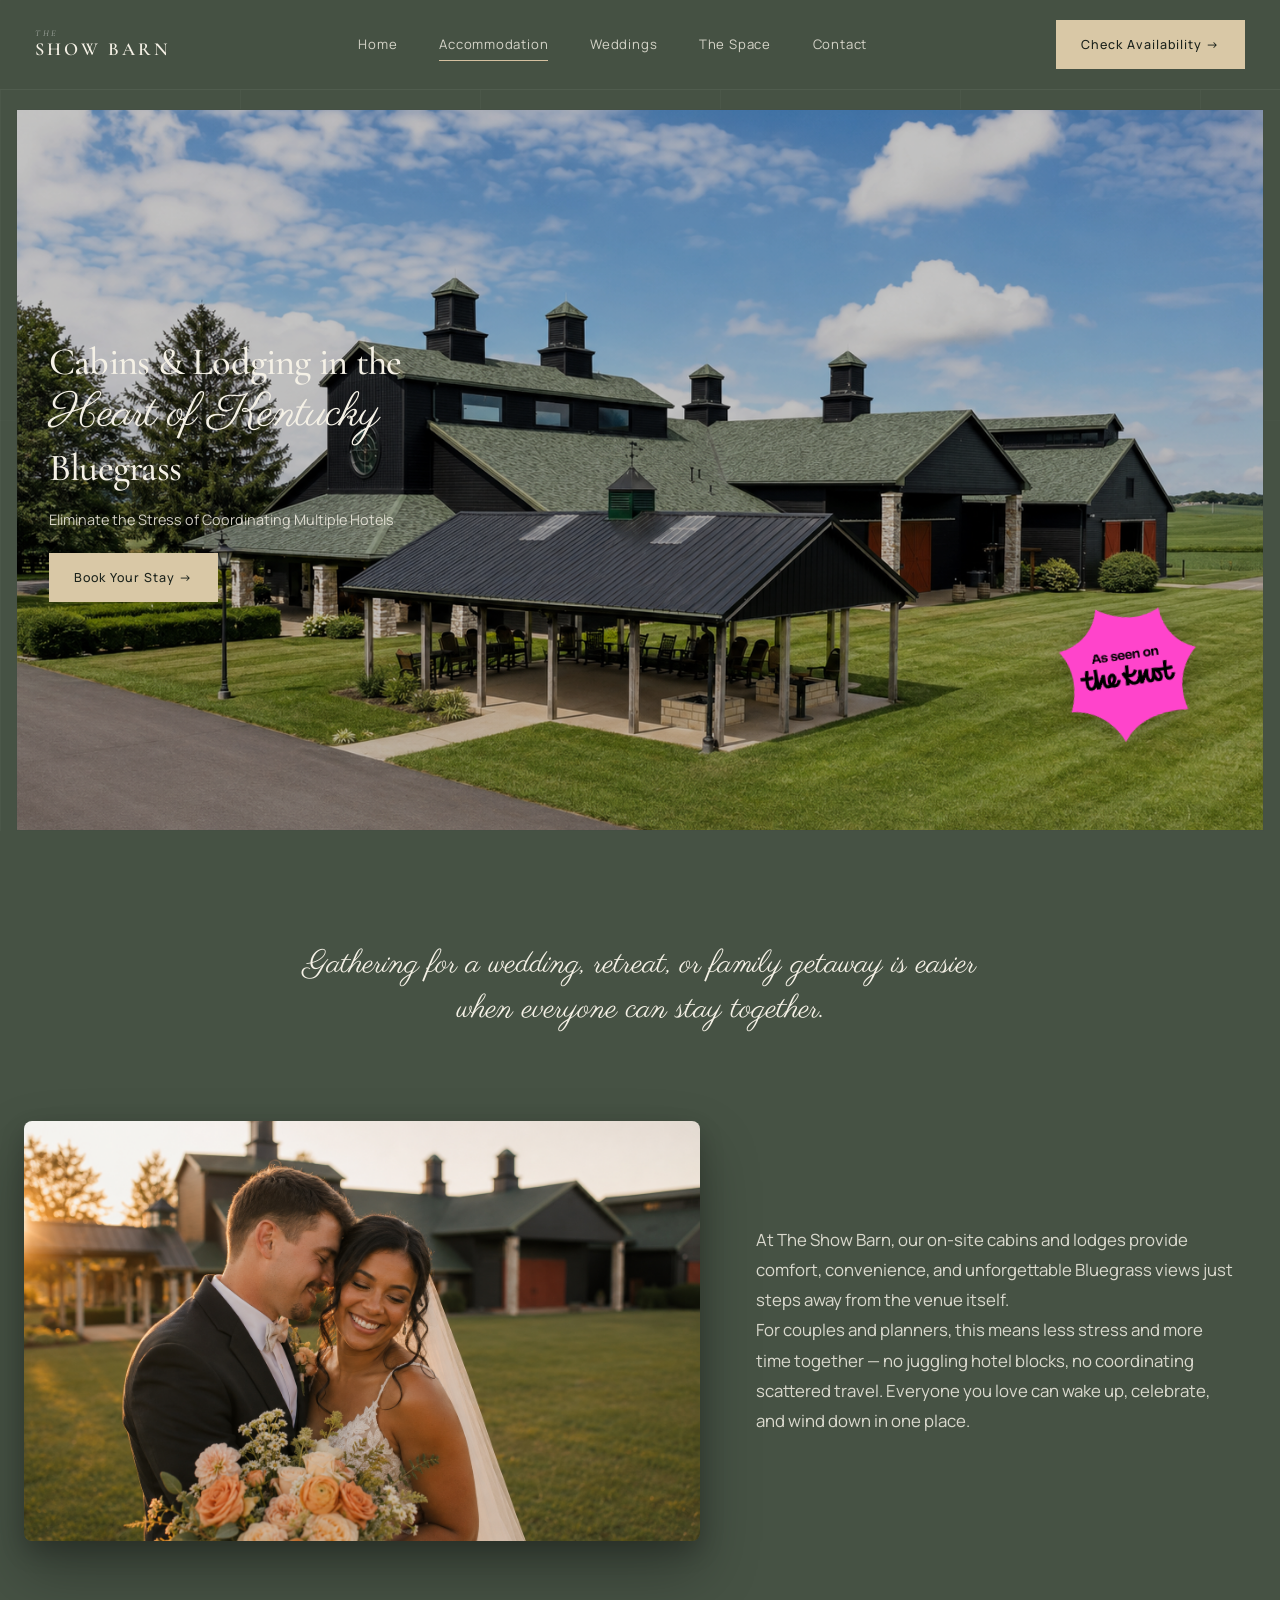
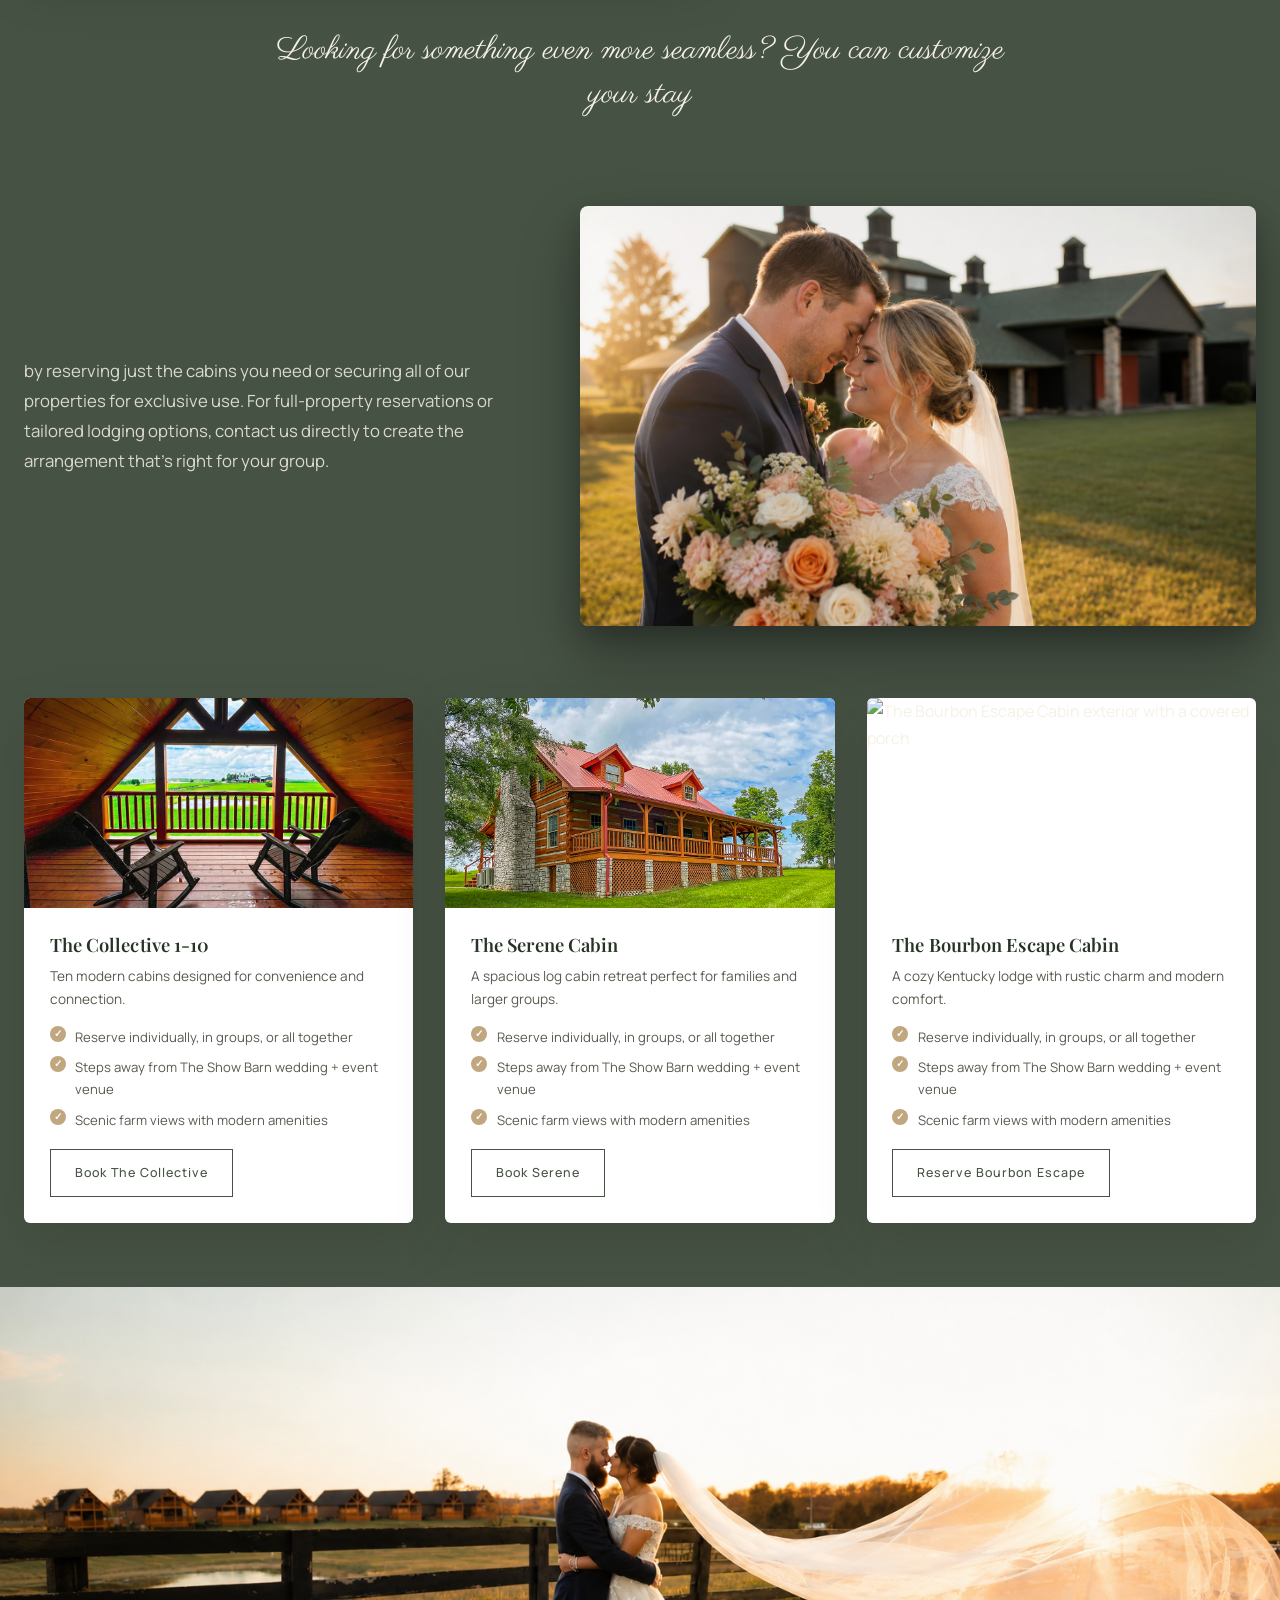
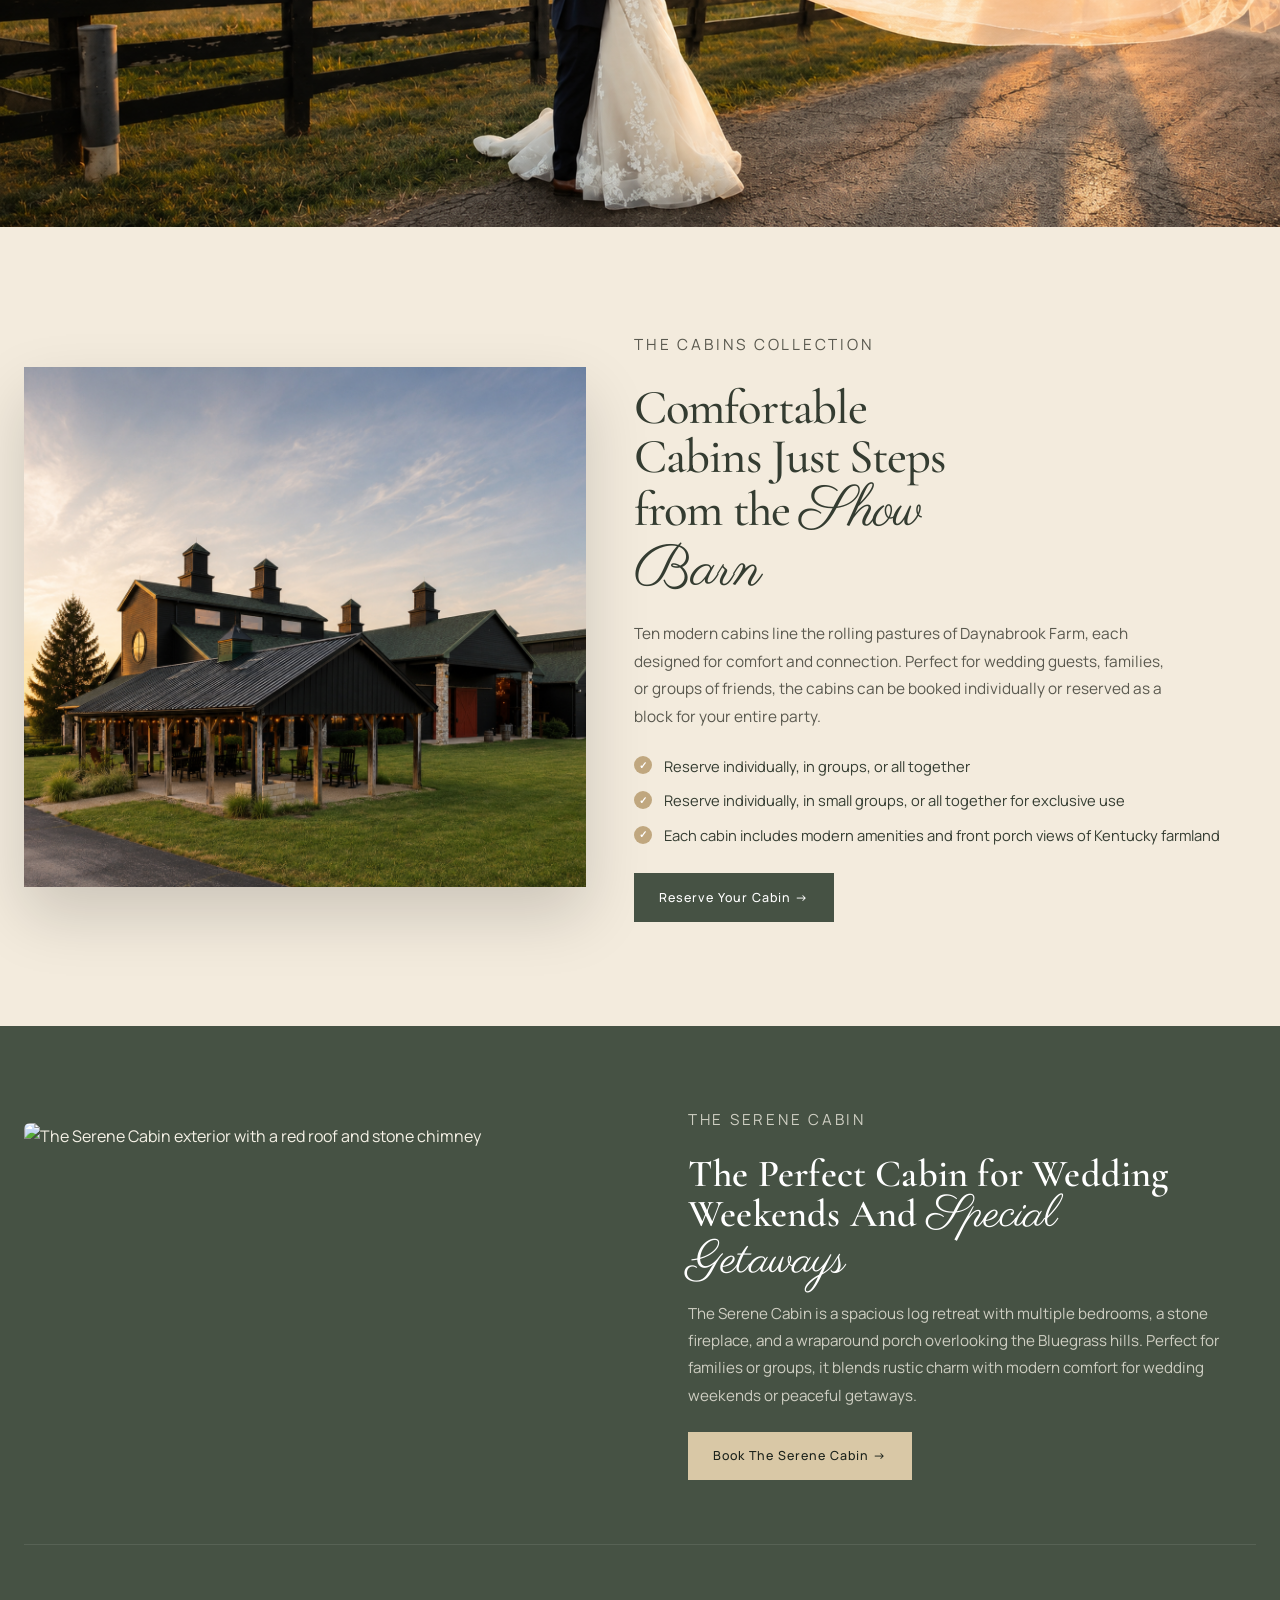
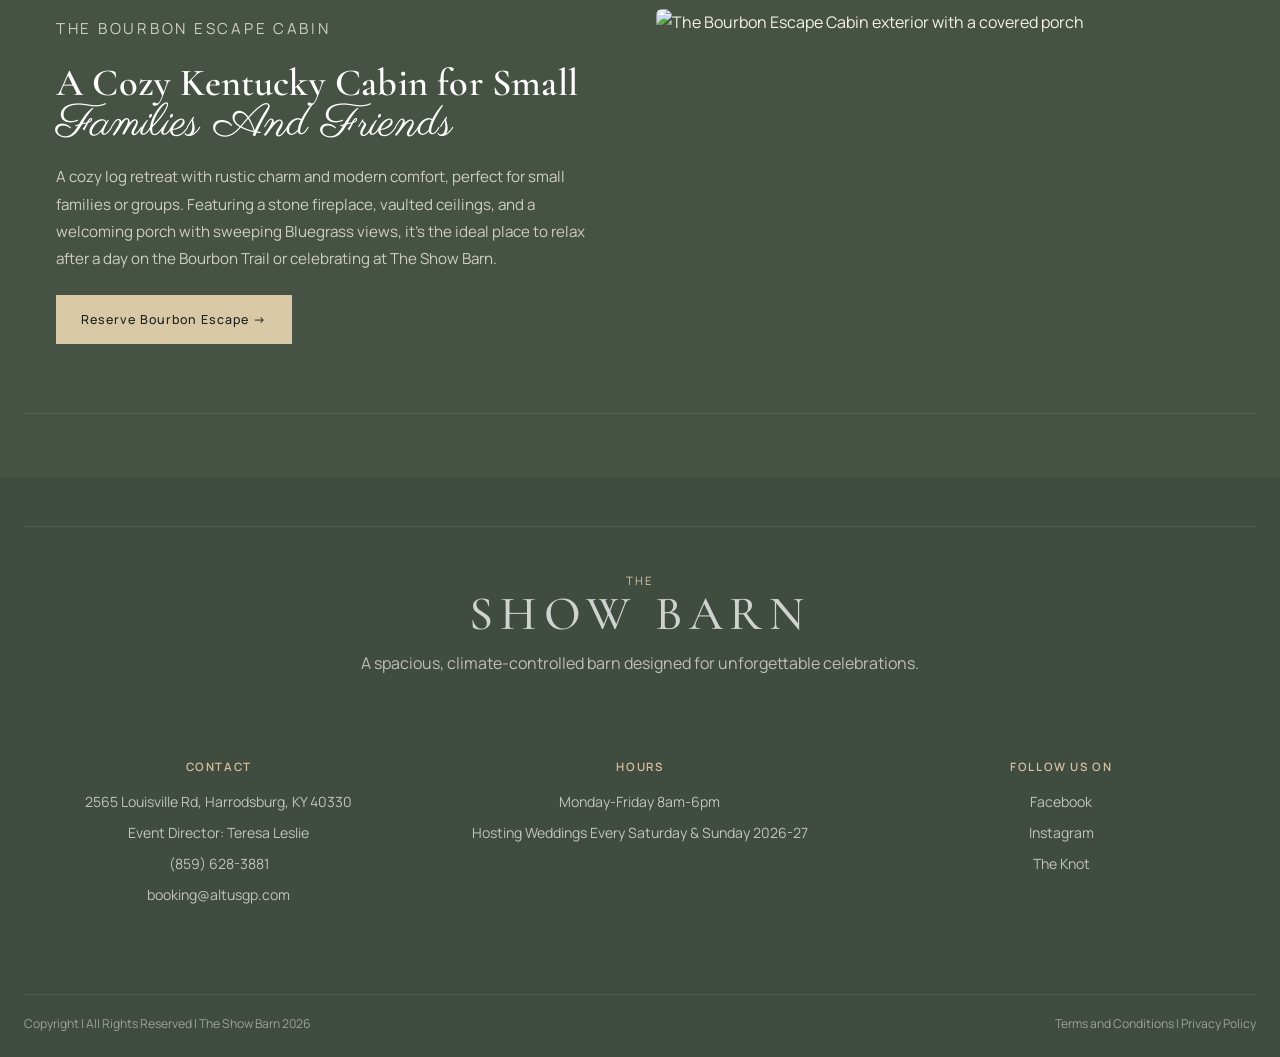
==== accommodation/index.html @ 7c01a834 "Merge PR #3: Add GTM to Accommodation page" ====
<!DOCTYPE html>
<html lang="en">
<head>
  <!-- Google Tag Manager -->
<script>(function(w,d,s,l,i){w[l]=w[l]||[];w[l].push({'gtm.start':
new Date().getTime(),event:'gtm.js'});var f=d.getElementsByTagName(s)[0],
j=d.createElement(s),dl=l!='dataLayer'?'&l='+l:'';j.async=true;j.src=
'https://www.googletagmanager.com/gtm.js?id='+i+dl;f.parentNode.insertBefore(j,f);
})(window,document,'script','dataLayer','GTM-NJSS52HJ');</script>
<!-- End Google Tag Manager -->
<meta charset="UTF-8">
<meta name="viewport" content="width=device-width, initial-scale=1.0">
<title>Accommodation | The Show Barn</title>
<meta name="description" content="On-site cabins and lodging at The Show Barn in Harrodsburg, Kentucky. Reserve the collective cabins, the Serene Cabin, or the Bourbon Escape for weddings and group getaways.">
<link rel="preconnect" href="https://fonts.googleapis.com">
<link rel="preconnect" href="https://fonts.gstatic.com" crossorigin>
<link href="https://fonts.googleapis.com/css2?family=Cormorant+Garamond:wght@400;500;600;700&family=Manrope:wght@300;400;500;600;700&family=Playfair+Display:ital,wght@0,500;0,600;0,700;1,600&family=Parisienne&display=swap" rel="stylesheet">
<link rel="stylesheet" href="../style.css">
<link rel="icon" type="image/svg+xml" href="data:image/svg+xml,%3Csvg xmlns='http://www.w3.org/2000/svg' viewBox='0 0 100 100'%3E%3Crect width='100' height='100' rx='16' fill='%23465244'/%3E%3Ctext x='50' y='68' font-family='Georgia,serif' font-size='58' font-style='italic' fill='%23f5f1e6' text-anchor='middle'%3ES%3C/text%3E%3C/svg%3E">
</head>
<body class="showbarn-page">
  <!-- Google Tag Manager (noscript) -->
<noscript><iframe src="https://www.googletagmanager.com/ns.html?id=GTM-NJSS52HJ"
height="0" width="0" style="display:none;visibility:hidden"></iframe></noscript>
<!-- End Google Tag Manager (noscript) -->
<div class="page-grid-lines" aria-hidden="true"></div>

<header class="site-nav showbarn-nav">
  <div class="nav-inner nav-inner-home">
    <a href="/" class="nav-logo nav-logo-home">
      <span class="nav-logo-text">
        <span class="nav-logo-eyebrow">The</span>
        <b>SHOW BARN</b>
      </span>
    </a>
    <nav class="nav-links showbarn-links">
      <a href="/">Home</a>
      <a href="/accommodation/" class="active">Accommodation</a>
      <a href="/weddings/">Weddings</a>
      <a href="/the-space/">The Space</a>
      <a href="/contact/#contact-form">Contact</a>
    </nav>
    <div class="nav-cta-wrap">
      <a href="/contact/#contact-form" class="btn btn-tan">Check Availability &rarr;</a>
      <button class="nav-toggle" aria-label="Menu"><span></span><span></span><span></span></button>
    </div>
  </div>
</header>

<main>
  <section class="hero-shell">
    <div class="hero-frame">
      <img class="hero-image" src="../assets/accommodation/Accomdation page/hero.png" alt="Aerial view of The Show Barn venue and covered pavilion">
      <div class="hero-overlay">
        <div class="hero-copy">
          <h1>Cabins &amp; Lodging in the <em>Heart of Kentucky</em> Bluegrass</h1>
          <p class="hero-text">Eliminate the Stress of Coordinating Multiple Hotels</p>
          <div class="hero-actions">
            <a class="btn btn-tan" href="https://bourboncountrycabins.lodgify.com/" target="_blank" rel="noreferrer">Book Your Stay &rarr;</a>
          </div>
        </div>
        <a class="knot-badge" href="https://www.theknot.com/" target="_blank" rel="noreferrer">
          <img src="../assets/badge-the-knot.png" alt="As seen on The Knot">
        </a>
      </div>
    </div>
  </section>

  <section class="intro-rows-band">
    <div class="section-shell">
      <p class="cabin-quote">Gathering for a wedding, retreat, or family getaway is easier when everyone can stay together.</p>

      <div class="intro-row intro-row-reverse">
        <div class="intro-row-image">
          <img src="../assets/accommodation/Accomdation page/1.png" alt="Bride and groom embracing on the lawn with The Show Barn behind them">
        </div>
        <div class="intro-row-copy">
          <p>
            At The Show Barn, our on-site cabins and lodges provide comfort, convenience, and
            unforgettable Bluegrass views just steps away from the venue itself.
          </p>
          <p>
            For couples and planners, this means less stress and more time together &mdash; no
            juggling hotel blocks, no coordinating scattered travel. Everyone you love can wake up,
            celebrate, and wind down in one place.
          </p>
        </div>
      </div>

      <p class="cabin-quote">Looking for something even more seamless? You can customize your stay</p>

      <div class="intro-row">
        <div class="intro-row-copy">
          <p>
            by reserving just the cabins you need or securing all of our properties for exclusive
            use. For full-property reservations or tailored lodging options, contact us directly to
            create the arrangement that's right for your group.
          </p>
        </div>
        <div class="intro-row-image">
          <img src="../assets/accommodation/Accomdation page/2.png" alt="Bride and groom smiling together at golden hour">
        </div>
      </div>
    </div>
  </section>

  <section class="dark-plans" id="cabins" aria-label="Accommodation options">
    <div class="section-shell">
      <div class="cabin-grid">
        <article class="cabin-card">
          <img src="../assets/accommodation/Accomdation page/3.png" alt="Covered porch seating overlooking the Bluegrass pastures">
          <div class="cabin-card-body">
            <h3>The Collective 1-10</h3>
            <p class="desc">Ten modern cabins designed for convenience and connection.</p>
            <ul>
              <li>Reserve individually, in groups, or all together</li>
              <li>Steps away from The Show Barn wedding + event venue</li>
              <li>Scenic farm views with modern amenities</li>
            </ul>
            <a class="btn btn-outline-forest" href="https://bourboncountrycabins.lodgify.com/" target="_blank" rel="noreferrer">Book The Collective</a>
          </div>
        </article>

        <article class="cabin-card">
          <img src="../assets/accommodation/Accomdation page/4.jpg" alt="The Serene Cabin exterior with a red roof and wraparound porch">
          <div class="cabin-card-body">
            <h3>The Serene Cabin</h3>
            <p class="desc">A spacious log cabin retreat perfect for families and larger groups.</p>
            <ul>
              <li>Reserve individually, in groups, or all together</li>
              <li>Steps away from The Show Barn wedding + event venue</li>
              <li>Scenic farm views with modern amenities</li>
            </ul>
            <a class="btn btn-outline-forest" href="https://bourboncountrycabins.lodgify.com/" target="_blank" rel="noreferrer">Book Serene</a>
          </div>
        </article>

        <article class="cabin-card">
          <img src="../assets/accommodation/Accomdation page/5.png" alt="The Bourbon Escape Cabin exterior with a covered porch">
          <div class="cabin-card-body">
            <h3>The Bourbon Escape Cabin</h3>
            <p class="desc">A cozy Kentucky lodge with rustic charm and modern comfort.</p>
            <ul>
              <li>Reserve individually, in groups, or all together</li>
              <li>Steps away from The Show Barn wedding + event venue</li>
              <li>Scenic farm views with modern amenities</li>
            </ul>
            <a class="btn btn-outline-forest" href="https://bourboncountrycabins.lodgify.com/" target="_blank" rel="noreferrer">Reserve Bourbon Escape</a>
          </div>
        </article>
      </div>
    </div>
  </section>

  <img class="full-photo" src="../assets/accommodation/Accomdation page/6.png" alt="Bride and groom embracing by the fence with the cabins in the distance">

  <section class="cream-band">
    <div class="section-shell feature-cream">
      <div class="feature-cream-image">
        <img src="../assets/accommodation/Accomdation page/7.png" alt="The Show Barn pavilion lit up at dusk">
      </div>
      <div class="feature-cream-copy">
        <p class="eyebrow">The Cabins Collection</p>
        <h2>Comfortable Cabins Just Steps from the <em>Show Barn</em></h2>
        <p>
          Ten modern cabins line the rolling pastures of Daynabrook Farm, each designed for comfort
          and connection. Perfect for wedding guests, families, or groups of friends, the cabins can
          be booked individually or reserved as a block for your entire party.
        </p>
        <ul class="check-list">
          <li>Reserve individually, in groups, or all together</li>
          <li>Reserve individually, in small groups, or all together for exclusive use</li>
          <li>Each cabin includes modern amenities and front porch views of Kentucky farmland</li>
        </ul>
        <a class="btn btn-forest" href="https://bourboncountrycabins.lodgify.com/" target="_blank" rel="noreferrer">Reserve Your Cabin &rarr;</a>
      </div>
    </div>
  </section>

  <section class="dark-plans">
    <div class="section-shell">
      <div class="plan-row">
        <img src="../assets/accommodation/Accomdation page/8.png" alt="The Serene Cabin exterior with a red roof and stone chimney">
        <div class="plan-copy">
          <p class="eyebrow">The Serene Cabin</p>
          <h3>The Perfect Cabin for Wedding Weekends And <em>Special Getaways</em></h3>
          <p>
            The Serene Cabin is a spacious log retreat with multiple bedrooms, a stone fireplace, and
            a wraparound porch overlooking the Bluegrass hills. Perfect for families or groups, it
            blends rustic charm with modern comfort for wedding weekends or peaceful getaways.
          </p>
          <a class="btn btn-tan" href="https://bourboncountrycabins.lodgify.com/" target="_blank" rel="noreferrer">Book The Serene Cabin &rarr;</a>
        </div>
      </div>

      <div class="plan-row plan-row-reverse">
        <img src="../assets/accommodation/Accomdation page/9.png" alt="The Bourbon Escape Cabin exterior with a covered porch">
        <div class="plan-copy">
          <p class="eyebrow">The Bourbon Escape Cabin</p>
          <h3>A Cozy Kentucky Cabin for Small <em>Families And Friends</em></h3>
          <p>
            A cozy log retreat with rustic charm and modern comfort, perfect for small families or
            groups. Featuring a stone fireplace, vaulted ceilings, and a welcoming porch with sweeping
            Bluegrass views, it's the ideal place to relax after a day on the Bourbon Trail or
            celebrating at The Show Barn.
          </p>
          <a class="btn btn-tan" href="https://bourboncountrycabins.lodgify.com/" target="_blank" rel="noreferrer">Reserve Bourbon Escape &rarr;</a>
        </div>
      </div>
    </div>
  </section>

  <footer class="showbarn-footer">
    <div class="section-shell footer-shell">
      <div class="footer-mark">
        <span class="eyebrow">The</span>
        <strong>SHOW BARN</strong>
        <p>A spacious, climate-controlled barn designed for unforgettable celebrations.</p>
      </div>
      <div class="footer-cols">
        <div>
          <h4>Contact</h4>
          <p>2565 Louisville Rd, Harrodsburg, KY 40330</p>
          <p>Event Director: Teresa Leslie</p>
          <a href="tel:8596283881">(859) 628-3881</a>
          <a href="mailto:booking@altusgp.com">booking@altusgp.com</a>
        </div>
        <div>
          <h4>Hours</h4>
          <p>Monday-Friday 8am-6pm</p>
          <p>Hosting Weddings Every Saturday &amp; Sunday 2026-27</p>
        </div>
        <div>
          <h4>Follow Us On</h4>
          <a href="https://www.facebook.com/theshowbarnatdaynabrook/" target="_blank" rel="noreferrer">Facebook</a>
          <a href="https://www.instagram.com/theshowbarnky/" target="_blank" rel="noreferrer">Instagram</a>
          <a href="https://www.theknot.com/marketplace/the-show-barn-at-daynabrook-farms-harrodsburg-ky-2036414" target="_blank" rel="noreferrer">The Knot</a>
        </div>
      </div>
      <div class="footer-bottom">
        <span>Copyright | All Rights Reserved | The Show Barn 2026</span>
        <span>Terms and Conditions | Privacy Policy</span>
      </div>
    </div>
  </footer>
</main>

<script src="../main.js"></script>
</body>
</html>
---- style.css ----
/* ===========================================================
   THE SHOW BARN — shared stylesheet
   =========================================================== */

:root{
  --forest: #333c2c;
  --forest-deep: #262d20;
  --cream: #f5f0e3;
  --cream-2: #ede6d3;
  --white: #ffffff;
  --tan: #cbb994;
  --tan-dark: #b89f70;
  --text: #2b2b22;
  --muted: #6d6d5e;
  --muted-light: rgba(255,255,255,.68);
  --border: #e2dbc6;
  --shadow: 0 20px 50px rgba(38,45,32,.18);
  --radius: 4px;
}

*{ box-sizing:border-box; margin:0; padding:0; }

html{ scroll-behavior:smooth; }

body{
  font-family:'Jost', sans-serif;
  color:var(--text);
  background:var(--cream);
  line-height:1.7;
  -webkit-font-smoothing:antialiased;
  overflow-x:hidden;
}

img{ max-width:100%; display:block; }
a{ text-decoration:none; color:inherit; }
ul{ list-style:none; }
button{ font-family:inherit; cursor:pointer; }

h1,h2,h3,h4{
  font-family:'Playfair Display', serif;
  font-weight:600;
  line-height:1.18;
  letter-spacing:.005em;
}
em, .script{
  font-style:italic;
  font-weight:400;
}

.wrap{ max-width:1200px; margin:0 auto; padding:0 3rem; }
@media(max-width:900px){ .wrap{ padding:0 1.4rem; } }

.section-label{
  display:block;
  font-size:.72rem;
  font-weight:600;
  letter-spacing:.16em;
  text-transform:uppercase;
  color:var(--tan-dark);
  margin-bottom:.9rem;
}
.section-title{
  font-size:clamp(1.7rem,3vw,2.5rem);
  margin-bottom:1rem;
}
.section-sub{
  color:var(--muted);
  max-width:640px;
  margin:0 auto 2rem;
  font-size:.98rem;
}
.center{ text-align:center; }

/* ---------- Buttons ---------- */
.btn{
  display:inline-flex;
  align-items:center;
  gap:.5rem;
  padding:.85rem 1.6rem;
  font-size:.82rem;
  font-weight:500;
  letter-spacing:.03em;
  border-radius:var(--radius);
  border:1px solid transparent;
  transition:all .25s ease;
  white-space:nowrap;
}
.btn-tan{ background:var(--tan); color:var(--forest-deep); }
.btn-tan:hover{ background:var(--tan-dark); }
.btn-outline-white{ border-color:rgba(255,255,255,.5); color:var(--white); }
.btn-outline-white:hover{ background:rgba(255,255,255,.12); border-color:var(--white); }
.btn-outline-forest{ border-color:var(--forest); color:var(--forest); }
.btn-outline-forest:hover{ background:var(--forest); color:var(--white); }
.btn-forest{ background:var(--forest); color:var(--white); }
.btn-forest:hover{ background:var(--forest-deep); }

/* ---------- Nav ---------- */
header.site-nav{
  position:sticky; top:0; z-index:200;
  background:var(--forest);
  border-bottom:1px solid rgba(255,255,255,.08);
}
.nav-inner{
  max-width:1300px; margin:0 auto;
  display:flex; align-items:center; justify-content:space-between;
  padding:1rem 2.5rem;
}
.nav-logo{
  display:flex; align-items:center; gap:.5rem;
  font-family:'Playfair Display', serif;
  color:var(--white);
  font-size:1.05rem;
  letter-spacing:.14em;
}
.nav-logo .the{
  display:block; font-size:.6rem; letter-spacing:.3em; color:var(--tan); text-align:center;
}
.nav-logo .mark{ font-size:1.4rem; color:var(--tan); }
.nav-logo-text{ display:flex; flex-direction:column; align-items:flex-start; line-height:1.1; }
.nav-logo-text b{ font-size:1.25rem; letter-spacing:.16em; font-weight:600; }
.nav-logo-text span{ font-size:.55rem; letter-spacing:.28em; color:rgba(255,255,255,.55); text-transform:uppercase; }
.nav-logo-eyebrow{ font-size:.6rem; letter-spacing:.32em; color:var(--tan); font-style:italic; }

.nav-links{ display:flex; align-items:center; gap:2.1rem; }
.nav-links a{
  color:rgba(255,255,255,.82);
  font-size:.86rem;
  letter-spacing:.03em;
  padding:.3rem 0;
  border-bottom:1px solid transparent;
  transition:color .2s;
}
.nav-links a:hover, .nav-links a.active{ color:var(--tan); border-color:var(--tan); }
.nav-cta-wrap{ display:flex; align-items:center; gap:1.6rem; }

.nav-toggle{ display:none; flex-direction:column; gap:5px; background:none; border:none; padding:.4rem; }
.nav-toggle span{ width:24px; height:2px; background:var(--white); display:block; }

@media(max-width:960px){
  .nav-links{
    position:fixed; top:64px; left:0; right:0; height:calc(100vh - 64px);
    background:var(--forest); overflow-y:auto;
    flex-direction:column; padding:2rem; gap:1.4rem;
    transform:translateY(-110%); transition:transform .3s ease; z-index:150;
  }
  .nav-links.open{ transform:translateY(0); }
  .nav-toggle{ display:flex; }
  .nav-cta-wrap .btn{ display:none; }
  .nav-cta-wrap{ gap:0; }
}

/* ---------- Hero ---------- */
.hero{
  position:relative;
  min-height:88vh;
  display:flex; align-items:flex-end;
  background:var(--forest);
  overflow:hidden;
}
.hero-small{ min-height:60vh; }
.hero-bg{
  position:absolute; inset:0; width:100%; height:100%;
  object-fit:cover;
}
.hero::after{
  content:''; position:absolute; inset:0;
  background:linear-gradient(0deg, rgba(30,36,24,.85) 5%, rgba(30,36,24,.28) 55%, rgba(30,36,24,.15) 100%);
}
.hero-content{
  position:relative; z-index:2;
  padding:3.5rem 3rem 4rem;
  max-width:640px;
}
.hero-content .section-label{ color:var(--tan); }
.hero-content h1{
  color:var(--white);
  font-size:clamp(2rem,4.4vw,3.1rem);
  margin-bottom:1rem;
}
.hero-content p{
  color:rgba(255,255,255,.78);
  font-size:.98rem;
  max-width:520px;
  margin-bottom:1.6rem;
}
.hero-ctas{ display:flex; gap:1rem; flex-wrap:wrap; }

.knot-badge{
  position:absolute; z-index:3; right:6%; top:20%;
  width:118px; height:118px;
  display:flex; align-items:center; justify-content:center;
  transform:rotate(-8deg);
}
.knot-badge img{
  width:100%; height:100%; object-fit:contain;
  filter:drop-shadow(0 6px 14px rgba(0,0,0,.28));
}
@media(max-width:700px){ .knot-badge{ width:88px; height:88px; right:4%; top:12%; } }

/* ---------- Sections ---------- */
.section{ padding:5.5rem 0; }
.section.tight{ padding:3.5rem 0; }
.section-dark{ background:var(--forest); color:var(--white); }
.section-dark .section-title{ color:var(--white); }
.section-dark p{ color:rgba(255,255,255,.72); }
.section-cream{ background:var(--cream); }
.section-cream2{ background:var(--cream-2); }

/* two column feature row */
.feature-row{
  display:grid; grid-template-columns:1fr 1fr; gap:3.5rem; align-items:center;
}
.feature-row.reverse .ft-img{ order:2; }
.feature-row.reverse .ft-text{ order:1; }
.ft-img img{ border-radius:6px; box-shadow:var(--shadow); width:100%; height:420px; object-fit:cover; }
.ft-text .section-label{ color:var(--tan); }
.ft-text h2{ font-size:clamp(1.5rem,2.6vw,2.1rem); margin-bottom:1rem; }
.section-dark .ft-text .section-label{ color:var(--tan); }
@media(max-width:900px){
  .feature-row{ grid-template-columns:1fr; gap:2rem; }
  .feature-row.reverse .ft-img, .feature-row.reverse .ft-text{ order:unset; }
  .ft-img img{ height:280px; }
}

/* full bleed image */
.full-photo{ width:100%; height:60vh; object-fit:cover; display:block; }
.full-photo.short{ height:38vh; }

/* Matterport tour */
.tour-embed-wrap{ position:relative; border-radius:6px; overflow:hidden; box-shadow:var(--shadow); }
.tour-embed{ position:relative; padding-top:56.25%; height:0; }
.tour-embed iframe{ position:absolute; inset:0; width:100%; height:100%; border:0; }
.tour-caption{ text-align:center; margin-top:1.5rem; font-family:'Playfair Display',serif; font-style:italic; color:var(--tan); }

/* Big italic statement w/ image overlay */
.statement{
  position:relative; text-align:center;
  padding:6rem 2rem;
}
.statement h2{
  font-size:clamp(2rem,5vw,3.4rem);
  font-style:italic;
  font-weight:500;
  color:var(--forest);
  max-width:820px; margin:0 auto;
}
.statement .stmt-img{
  width:220px; height:280px; object-fit:cover; border-radius:50%;
  margin:1.5rem auto; box-shadow:var(--shadow);
}
@media(max-width:700px){ .statement .stmt-img{ width:150px; height:190px; } }

/* Numbered plan blocks */
.plan-row{ display:grid; grid-template-columns:1fr 1fr; gap:3.5rem; align-items:center; padding:4rem 0; border-bottom:1px solid rgba(255,255,255,.1); }
.plan-row:last-child{ border-bottom:none; }
.plan-row .num{ font-size:.72rem; letter-spacing:.16em; text-transform:uppercase; color:var(--tan); display:block; margin-bottom:.6rem; }
.plan-row h3{ color:var(--white); font-size:clamp(1.4rem,2.4vw,1.9rem); margin-bottom:1rem; }
.plan-row img{ border-radius:6px; width:100%; height:380px; object-fit:cover; }
@media(max-width:900px){ .plan-row{ grid-template-columns:1fr; gap:1.6rem; padding:2.5rem 0; } .plan-row img{ height:250px; } }

/* Photo strip / gallery grid */
.photo-strip{ display:grid; grid-template-columns:repeat(4,1fr); gap:.6rem; }
.photo-strip img{ width:100%; height:220px; object-fit:cover; border-radius:4px; }
@media(max-width:900px){ .photo-strip{ grid-template-columns:repeat(2,1fr); } .photo-strip img{ height:170px; } }

.gallery-grid{ display:grid; grid-template-columns:repeat(4,1fr); gap:.9rem; }
.gallery-grid img{ width:100%; height:260px; object-fit:cover; border-radius:4px; transition:transform .4s ease, opacity .4s ease; cursor:pointer; }
.gallery-grid img:hover{ transform:scale(1.02); opacity:.92; }
.gallery-grid .g-hidden{ display:none; }
@media(max-width:900px){ .gallery-grid{ grid-template-columns:repeat(2,1fr); } .gallery-grid img{ height:200px; } }

/* Card overlay (retreat / events) */
.card-overlay-wrap{ position:relative; }
.card-overlay{
  position:relative; margin:-6rem auto 0; max-width:560px;
  background:var(--cream); padding:2.6rem 2.8rem; text-align:center;
  box-shadow:var(--shadow); z-index:5; border-radius:4px;
}
.card-overlay .section-label{ color:var(--tan-dark); }
.card-overlay h2{ font-size:clamp(1.5rem,3vw,2.1rem); margin-bottom:1.2rem; }
.card-overlay p{ color:var(--muted); margin-bottom:1.4rem; font-size:.92rem; }
@media(max-width:700px){ .card-overlay{ margin-top:-3.5rem; padding:2rem 1.4rem; } }

/* FAQ accordion */
.faq{ max-width:820px; margin:0 auto; }
.faq-item{ border-bottom:1px solid rgba(255,255,255,.18); }
.faq-q{
  width:100%; text-align:left; background:none; border:none; color:var(--white);
  font-family:'Jost',sans-serif; font-size:1rem; font-weight:500;
  padding:1.4rem 0; display:flex; justify-content:space-between; align-items:center;
}
.faq-q .icon{ font-size:1.3rem; color:var(--tan); transition:transform .3s; }
.faq-item.open .faq-q .icon{ transform:rotate(180deg); }
.faq-a{ max-height:0; overflow:hidden; transition:max-height .35s ease; }
.faq-item.open .faq-a{ max-height:400px; }
.faq-a p{ padding-bottom:1.4rem; color:rgba(255,255,255,.68); font-size:.92rem; max-width:680px; }

/* Cabin / accommodation cards */
.cabin-grid{ display:grid; grid-template-columns:repeat(3,1fr); gap:2rem; }
.cabin-card{ background:var(--white); border-radius:6px; overflow:hidden; box-shadow:var(--shadow); }
.cabin-card img{ width:100%; height:210px; object-fit:cover; }
.cabin-card-body{ padding:1.6rem; }
.cabin-card-body p.desc{ font-size:.85rem; color:var(--muted); margin-bottom:.9rem; }
.cabin-card-body ul{ margin-bottom:1.1rem; }
.cabin-card-body li{ font-size:.82rem; color:var(--muted); padding-left:1.6rem; position:relative; margin-bottom:.5rem; }
.cabin-card-body li::before{
  content:'\2713'; color:#fff; font-size:.6rem; font-weight:700;
  width:16px; height:16px; border-radius:50%; background:var(--tan-dark);
  display:flex; align-items:center; justify-content:center;
  position:absolute; left:0; top:.05em;
}
.cabin-card-body h3{ font-size:1.15rem; margin-bottom:.6rem; }
@media(max-width:900px){ .cabin-grid{ grid-template-columns:1fr; } }

/* Contact page */
.contact-hero{ background:var(--forest); }
.contact-grid{ display:grid; grid-template-columns:.9fr 1.3fr; gap:4rem; align-items:start; }
.contact-info h2{ font-size:1.5rem; margin-bottom:1.6rem; }
.info-block{ margin-bottom:1.5rem; }
.info-block h4{ font-size:.68rem; font-weight:700; letter-spacing:.1em; text-transform:uppercase; color:var(--tan-dark); margin-bottom:.35rem; }
.info-block p, .info-block a{ font-size:.9rem; color:var(--muted); }
.info-block a:hover{ color:var(--forest); }
.social-links{ display:flex; gap:1rem; }
.social-links a{ font-size:.85rem; color:var(--forest); border-bottom:1px solid var(--tan); padding-bottom:2px; }

.form-card{ background:var(--white); border-radius:6px; padding:2.2rem; box-shadow:var(--shadow); border:1px solid var(--border); }
.form-row{ display:grid; grid-template-columns:1fr 1fr; gap:1rem; margin-bottom:1rem; }
.form-row.full{ grid-template-columns:1fr; }
.form-group label{ display:block; font-size:.78rem; color:var(--muted); margin-bottom:.4rem; }
.form-group input, .form-group select, .form-group textarea{
  width:100%; padding:.8rem .95rem; border:1px solid var(--border); border-radius:4px;
  font-family:'Jost',sans-serif; font-size:.92rem; background:var(--cream); color:var(--text);
}
.form-group textarea{ min-height:120px; resize:vertical; }
.form-group input:focus, .form-group select:focus, .form-group textarea:focus{ outline:2px solid var(--tan); background:var(--white); }
.form-success, .form-error{ display:none; border-radius:4px; padding:1rem 1.2rem; font-size:.88rem; margin-top:1rem; }
.form-success{ background:#e7f0e2; border:1px solid #bcd8ab; color:#33532a; }
.form-error{ background:#f5e5e2; border:1px solid #dcb0a6; color:#7a3323; }
@media(max-width:900px){ .contact-grid{ grid-template-columns:1fr; gap:2.5rem; } .form-row{ grid-template-columns:1fr; } }

/* Footer */
footer{ background:var(--forest-deep); color:rgba(255,255,255,.75); padding:4.5rem 0 0; }
.footer-brand{ text-align:center; padding-bottom:2.5rem; border-bottom:1px solid rgba(255,255,255,.09); }
.footer-brand .nav-logo{ justify-content:center; margin-bottom:1.1rem; }
.footer-brand p{ max-width:420px; margin:0 auto; font-size:.9rem; color:rgba(255,255,255,.55); }
.footer-cols{ display:grid; grid-template-columns:repeat(3,1fr); gap:2rem; padding:3rem 0; text-align:center; }
.footer-cols h4{ font-family:'Jost',sans-serif; font-size:.72rem; letter-spacing:.12em; text-transform:uppercase; color:var(--tan); margin-bottom:1rem; font-weight:600; }
.footer-cols p, .footer-cols a{ font-size:.86rem; color:rgba(255,255,255,.62); display:block; margin-bottom:.5rem; }
.footer-cols a:hover{ color:var(--tan); }
.footer-bottom{
  border-top:1px solid rgba(255,255,255,.09);
  padding:1.4rem 3rem; display:flex; justify-content:space-between; flex-wrap:wrap; gap:.6rem;
  font-size:.76rem; color:rgba(255,255,255,.4);
}
@media(max-width:800px){ .footer-cols{ grid-template-columns:1fr; text-align:center; } .footer-bottom{ justify-content:center; text-align:center; } }

/* Contact page redesign */
.showbarn-page.contact-page .contact-hero{
  padding: 1.5rem 0 0;
  background: var(--forest);
}

.showbarn-page.contact-page .contact-hero-frame{
  width: min(1800px, calc(100% - 2rem));
  margin: 0 auto;
}

.showbarn-page.contact-page .contact-hero-image{
  width: 100%;
  height: 540px;
  object-fit: cover;
  display: block;
  filter: brightness(.82);
}

.showbarn-page.contact-page .contact-panel-band{
  background: #f6f1e5;
  padding: 4.3rem 0 5.2rem;
}

.showbarn-page.contact-page .contact-panel-shell{
  width: min(1280px, calc(100% - 2rem));
  margin: 0 auto;
  display: grid;
  grid-template-columns: .95fr 1.05fr;
  gap: 3.4rem;
  background: var(--white);
  border-left: 1px solid #ddd7c8;
  border-right: 1px solid #ddd7c8;
  padding: 4rem 4rem 4.4rem;
  box-shadow: 0 24px 70px rgba(0,0,0,.08);
}

.showbarn-page.contact-page .contact-panel-copy{
  padding: 2rem 0;
}

.showbarn-page.contact-page .contact-panel-copy h1{
  font-size: clamp(2.6rem, 4vw, 4.8rem);
  line-height: .95;
  color: #364036;
  margin: 0 0 1rem;
}

.showbarn-page.contact-page .contact-panel-copy p{
  color: #596055;
  font-size: .96rem;
  line-height: 1.78;
  margin-bottom: 1.15rem;
  max-width: 32rem;
}

.showbarn-page.contact-page .contact-list{
  display: grid;
  gap: 1rem;
  margin-top: 1.75rem;
  max-width: 33rem;
}

.showbarn-page.contact-page .contact-list div{
  padding-top: 1rem;
  border-top: 1px solid #eae3d4;
}

.showbarn-page.contact-page .contact-list span{
  display: block;
  font-size: .72rem;
  text-transform: uppercase;
  letter-spacing: .14em;
  color: var(--tan-dark);
  margin-bottom: .35rem;
}

.showbarn-page.contact-page .contact-list p{
  margin: 0;
  font-size: .9rem;
}

.showbarn-page.contact-page .contact-panel-form{
  display: flex;
  align-items: center;
}

.showbarn-page.contact-page .contact-form{
  width: 100%;
  background: var(--white);
  border: 1px solid #eee6d7;
  padding: 1.4rem;
}

.showbarn-page.contact-page .contact-form .form-row{
  gap: .75rem;
}

.showbarn-page.contact-page .contact-form .form-group label{
  color: #6e6b62;
}

.showbarn-page.contact-page .contact-form input,
.showbarn-page.contact-page .contact-form select,
.showbarn-page.contact-page .contact-form textarea{
  background: #f7f7f4;
  border: 1px solid #ece6d8;
  border-radius: 0;
  color: #384137;
}

.showbarn-page.contact-page .contact-form textarea{
  min-height: 130px;
}

.showbarn-page.contact-page .contact-submit{
  width: 100%;
  justify-content: center;
  margin-top: .4rem;
  padding: .92rem 1rem;
}

.showbarn-page.contact-page .form-success,
.showbarn-page.contact-page .form-error{
  margin-top: 1rem;
}

@media (max-width: 900px){
  .showbarn-page.contact-page .contact-panel-shell{
    grid-template-columns: 1fr;
    padding: 2rem 1.4rem 2.4rem;
  }

  .showbarn-page.contact-page .contact-panel-copy{
    padding: 0;
  }

  .showbarn-page.contact-page .contact-hero-image{
    height: 340px;
  }
}

@media (max-width: 700px){
  .showbarn-page.contact-page .contact-hero-frame{
    width: calc(100% - 1rem);
  }

  .showbarn-page.contact-page .contact-hero-image{
    height: 280px;
  }
}

/* Utility */
.mt-2{ margin-top:2rem; }
.load-more-wrap{ text-align:center; margin-top:2.4rem; }

/* ===========================================================
   SHOW BARN HOME REDESIGN
   =========================================================== */

.showbarn-page{
  --forest: #465244;
  --forest-deep: #364036;
  --cream: #f3ead9;
  --cream-2: #e7ddc9;
  --tan: #d5c1a0;
  --tan-dark: #c0a77f;
  --text: #f5f1e6;
  --muted: #d6d0c0;
  background: var(--forest);
  color: var(--text);
  font-family: 'Manrope', sans-serif;
}

.showbarn-page .page-grid-lines{
  position: fixed;
  inset: 0;
  pointer-events: none;
  z-index: 0;
  opacity: .18;
  background-image:
    linear-gradient(to right, rgba(255,255,255,.18) 1px, transparent 1px),
    linear-gradient(to bottom, rgba(255,255,255,.08) 1px, transparent 1px);
  background-size: 240px 100%, 100% 420px;
}

.showbarn-page .site-nav{
  position: sticky;
  top: 0;
  background: rgba(70,82,68,.92);
  backdrop-filter: blur(10px);
  border-bottom: 1px solid rgba(255,255,255,.06);
}

.showbarn-page .nav-inner-home{
  max-width: 1700px;
  padding: 1.25rem 2.2rem;
}

.showbarn-page .nav-logo-home{
  color: var(--text);
}

.showbarn-page .nav-logo-home .nav-logo-eyebrow{
  font-family: 'Cormorant Garamond', serif;
}

.showbarn-page .nav-logo-home b{
  font-family: 'Cormorant Garamond', serif;
  font-size: 1.15rem;
}

.showbarn-page .showbarn-links{
  gap: 2.6rem;
}

.showbarn-page .showbarn-links a{
  color: rgba(245,241,230,.82);
  text-transform: none;
  font-size: .82rem;
  letter-spacing: .06em;
}

.showbarn-page .btn{
  border-radius: 0;
  padding: .8rem 1.5rem;
  font-size: .78rem;
  letter-spacing: .08em;
  text-transform: none;
}

.showbarn-page .btn-tan{
  background: #d9c8a6;
  color: #1b221b;
}

.showbarn-page .btn-outline-white{
  border-color: rgba(255,255,255,.35);
  background: rgba(255,255,255,.03);
}

.showbarn-page main,
.showbarn-page footer{
  position: relative;
  z-index: 1;
}

.showbarn-page .section-shell{
  width: min(1500px, calc(100% - 3rem));
  margin: 0 auto;
}

.showbarn-page .hero-shell{
  padding: 1.2rem 0 0;
}

.showbarn-page .hero-frame{
  width: min(1840px, calc(100% - 2rem));
  margin: 0 auto;
  position: relative;
  border: 1px solid rgba(255,255,255,.06);
  background: #394538;
}

.showbarn-page .hero-image{
  width: 100%;
  height: 720px;
  object-fit: cover;
  display: block;
  filter: brightness(.78);
}

.showbarn-page .hero-overlay{
  position: absolute;
  inset: 0;
  display: flex;
  align-items: center;
  justify-content: space-between;
  gap: 2rem;
  --shell-inset: calc((100vw - min(1500px, calc(100vw - 3rem))) / 2);
  --frame-inset: calc((100vw - min(1840px, calc(100vw - 2rem))) / 2);
  padding: 2.5rem 4rem 2.5rem max(2rem, calc(var(--shell-inset) - var(--frame-inset)));
}

.showbarn-page .hero-copy{
  width: min(520px, 46%);
}

.showbarn-page .eyebrow{
  margin: 0 0 .9rem;
  font-size: .72rem;
  letter-spacing: .18em;
  text-transform: uppercase;
  color: #d8c8a4;
}

.showbarn-page .eyebrow.dark{
  color: #7a7158;
}

.showbarn-page .hero-copy h1,
.showbarn-page .feature-cream-copy h2,
.showbarn-page .banner-overlay-card h2{
  font-family: 'Cormorant Garamond', serif;
  font-weight: 500;
  letter-spacing: -.02em;
}

.showbarn-page .hero-copy h1{
  font-size: clamp(2.1rem, 3vw, 3.4rem);
  line-height: 1.25;
  max-width: 20ch;
  margin: 0 0 1rem;
}

.showbarn-page .hero-text{
  max-width: 28rem;
  font-size: .9rem;
  line-height: 1.6;
  color: rgba(245,241,230,.84);
  margin: 0 0 1.4rem;
}

.showbarn-page .hero-actions{
  display: flex;
  gap: .9rem;
  flex-wrap: wrap;
}

.showbarn-page .knot-badge{
  position: relative;
  right: auto;
  top: auto;
  width: 138px;
  height: 138px;
  align-self: flex-end;
  margin-bottom: 3rem;
}

.showbarn-page .intro-rows-band{
  background: var(--forest);
  padding: 4rem 0 1rem;
}

.showbarn-page .intro-row{
  display: grid;
  grid-template-columns: .85fr 1.15fr;
  gap: 3.5rem;
  align-items: center;
  padding: 2.5rem 0;
}

.showbarn-page .intro-row-reverse{
  grid-template-columns: 1.15fr .85fr;
}

.showbarn-page .intro-row-reverse .intro-row-image{
  order: 1;
  align-self: end;
}

.showbarn-page .intro-row-reverse .intro-row-copy{
  order: 2;
}

.showbarn-page .intro-row:not(.intro-row-reverse) .intro-row-image{
  align-self: start;
}

.showbarn-page .intro-row-copy p{
  max-width: 30rem;
  color: rgba(245,241,230,.85);
  font-size: 1.05rem;
  line-height: 1.8;
}

.showbarn-page .intro-row-copy .hero-actions{
  margin-top: 1.6rem;
}

.showbarn-page .intro-row-image img{
  width: 100%;
  height: 420px;
  object-fit: cover;
  border-radius: 8px;
  box-shadow: 0 30px 60px rgba(0,0,0,.3), 0 10px 24px rgba(0,0,0,.2);
}

.showbarn-page .tour-band{
  padding: 2rem 0 4rem;
}

.showbarn-page .section-kicker{
  text-align: center;
  font-size: .72rem;
  letter-spacing: .2em;
  text-transform: uppercase;
  color: #c8ba91;
  margin-bottom: 1.2rem;
}

.showbarn-page .tour-intro{
  max-width: 42rem;
  margin: 0 auto 2rem;
  text-align: center;
  color: rgba(245,241,230,.8);
  font-family: 'Cormorant Garamond', serif;
  font-size: 1.45rem;
  font-style: italic;
  line-height: 1.35;
}

.showbarn-page .tour-card{
  display: block;
  position: relative;
  overflow: hidden;
  width: min(1100px, 100%);
  margin: 0 auto;
  border: 1px solid rgba(255,255,255,.1);
  border-radius: 10px;
  box-shadow: 0 30px 70px rgba(0,0,0,.35);
}

.showbarn-page .tour-card img{
  width: 100%;
  height: 360px;
  object-fit: cover;
  display: block;
  filter: saturate(.9) brightness(.82);
}

.showbarn-page .tour-play{
  position: absolute;
  inset: 50% auto auto 50%;
  transform: translate(-50%, -50%);
  width: 88px;
  height: 88px;
  border-radius: 50%;
  background: rgba(255,255,255,.18);
  border: 1px solid rgba(255,255,255,.28);
  backdrop-filter: blur(6px);
  display: grid;
  place-items: center;
  pointer-events: none;
}

.showbarn-page .tour-play span{
  width: 0;
  height: 0;
  border-top: 12px solid transparent;
  border-bottom: 12px solid transparent;
  border-left: 18px solid #f5f1e6;
  margin-left: 5px;
}

.showbarn-page .tour-caption{
  text-align: center;
  margin: 1.4rem 0 0;
  color: #c8ba91;
  font-family: 'Cormorant Garamond', serif;
  font-style: italic;
  font-size: 1.25rem;
  letter-spacing: .02em;
}

.showbarn-page .cream-band{
  background: #f3ebdd;
  color: #343c31;
  padding: 4.5rem 0;
}

.showbarn-page .feature-cream{
  display: grid;
  grid-template-columns: .95fr 1.05fr;
  gap: 3rem;
  align-items: center;
}

.showbarn-page .feature-cream-copy{
  padding: 2rem 0;
}

.showbarn-page .feature-cream-copy h2{
  font-size: clamp(2.3rem, 3.8vw, 4.2rem);
  line-height: 1.02;
  margin: 0 0 1.2rem;
  max-width: 16ch;
}

.showbarn-page .feature-cream-copy p{
  max-width: 34rem;
  color: #5a594f;
  font-size: .96rem;
  line-height: 1.8;
  margin-bottom: 1.5rem;
}

.showbarn-page .feature-cream-image img{
  width: 100%;
  height: 520px;
  object-fit: cover;
  box-shadow: 0 28px 60px rgba(0,0,0,.16);
}

.showbarn-page .dark-plans{
  background: var(--forest);
  padding: 1rem 0 4rem;
}

.showbarn-page .plan-row{
  display: grid;
  grid-template-columns: 1fr 1fr;
  gap: 2rem;
  align-items: center;
  padding: 4rem 0;
  border-bottom: 1px solid rgba(255,255,255,.09);
}

.showbarn-page .plan-row-reverse img{
  order: 2;
}

.showbarn-page .plan-row-reverse .plan-copy{
  order: 1;
}

.showbarn-page .plan-row img{
  width: 100%;
  height: 340px;
  object-fit: cover;
}

.showbarn-page .plan-copy{
  padding: 0 2rem;
}

.showbarn-page .plan-copy h3{
  font-family: 'Cormorant Garamond', serif;
  font-size: clamp(2rem, 3vw, 3rem);
  line-height: .98;
  margin: 0 0 1rem;
}

.showbarn-page .plan-copy p{
  color: rgba(245,241,230,.78);
  font-size: .95rem;
  line-height: 1.8;
  margin-bottom: 1.4rem;
}

.showbarn-page .cabin-card-body h3{
  color: #263426;
}

.showbarn-page .cabin-card-body p.desc,
.showbarn-page .cabin-card-body li{
  color: #5a594f;
}

/* Accommodation page — centered cursive quote line between intro rows */
.showbarn-page .cabin-quote{
  text-align: center;
  font-family: 'Parisienne', cursive;
  font-weight: 400;
  font-size: clamp(1.4rem, 2.6vw, 2rem);
  line-height: 1.4;
  color: #f5f1e6;
  max-width: 46rem;
  margin: 3rem auto;
}

/* Accommodation page — checkmark bullet list (Cabins Collection band) */
.showbarn-page .check-list{
  list-style: none;
  margin: 0 0 1.6rem;
  padding: 0;
}

.showbarn-page .check-list li{
  display: flex;
  align-items: flex-start;
  gap: .7rem;
  font-size: .92rem;
  line-height: 1.6;
  margin-bottom: .7rem;
}

.showbarn-page .check-list li::before{
  content: '\2713';
  flex: none;
  width: 18px;
  height: 18px;
  border-radius: 50%;
  background: var(--tan-dark);
  color: #fff;
  font-size: .65rem;
  font-weight: 700;
  display: flex;
  align-items: center;
  justify-content: center;
  margin-top: .15em;
}

.showbarn-page .cabin-card-body li::before{
  background: var(--tan-dark);
  color: #fff;
}

.showbarn-page .banner-overlay-band{
  background-color: #f3ebdd;
  background-image: url("data:image/svg+xml,%3Csvg xmlns='http://www.w3.org/2000/svg' width='120' height='120'%3E%3Cg fill='none' stroke='%23c9b892' stroke-width='1' opacity='0.4'%3E%3Ccircle cx='60' cy='60' r='40'/%3E%3Ccircle cx='60' cy='60' r='26'/%3E%3Ccircle cx='0' cy='0' r='40'/%3E%3Ccircle cx='120' cy='0' r='40'/%3E%3Ccircle cx='0' cy='120' r='40'/%3E%3Ccircle cx='120' cy='120' r='40'/%3E%3C/g%3E%3C/svg%3E");
  background-size: 120px 120px;
  padding: 1rem 0 3rem;
}

.showbarn-page .banner-overlay-wrap{
  width: min(1500px, calc(100% - 2rem));
  margin: 0 auto;
  position: relative;
}

.showbarn-page .banner-overlay-img{
  width: 100%;
  height: 480px;
  object-fit: cover;
  display: block;
  filter: brightness(.88);
}

.showbarn-page .banner-overlay-card{
  width: min(680px, calc(100% - 2rem));
  margin: -7rem auto 0;
  position: relative;
  background: #f5efe5;
  color: #374037;
  padding: 2.6rem 2.8rem;
  text-align: center;
  box-shadow: 0 30px 80px rgba(0,0,0,.22);
}

.showbarn-page .banner-overlay-card h2{
  font-family: 'Cormorant Garamond', serif;
  font-weight: 500;
  font-size: clamp(1.7rem, 3vw, 2.4rem);
  letter-spacing: .04em;
  line-height: 1.2;
  margin: 0 0 1.1rem;
  text-transform: uppercase;
}

.showbarn-page .banner-overlay-card h2 em{
  display: block;
  text-transform: none;
  letter-spacing: 0;
  font-size: 1.5em;
  margin-top: .15em;
}

.showbarn-page .hero-copy h1 em,
.showbarn-page .feature-cream-copy h2 em,
.showbarn-page .plan-copy h3 em,
.showbarn-page .banner-overlay-card h2 em{
  font-family: 'Parisienne', cursive;
  font-style: normal;
  font-weight: 400;
}

.showbarn-page .hero-copy h1 em{
  font-size: 1.2em;
  white-space: nowrap;
}

.showbarn-page .feature-cream-copy h2 em,
.showbarn-page .plan-copy h3 em{
  font-size: 1.2em;
}

.showbarn-page .banner-overlay-card p{
  color: #605d51;
  font-size: .92rem;
  line-height: 1.8;
  max-width: 34rem;
  margin: 0 auto 1.2rem;
}

/* The Space page — gold cursive tour quote */
.showbarn-page .space-tour-quote{
  max-width: 46rem;
  margin: 0 auto 2rem;
  text-align: center;
  font-family: 'Parisienne', cursive;
  font-weight: 400;
  font-size: clamp(1.3rem, 2.4vw, 1.7rem);
  line-height: 1.5;
  color: var(--tan);
}

/* Weddings page — intro heading row */
.showbarn-page .intro-heading-row{
  padding: 0 0 1rem;
  text-align: left;
}

.showbarn-page .intro-heading{
  font-family: 'Cormorant Garamond', serif;
  font-weight: 500;
  letter-spacing: -.02em;
  font-size: clamp(2rem, 3.4vw, 3rem);
  line-height: 1.25;
  max-width: 32ch;
  margin: 0;
  color: #f5f1e6;
}

.showbarn-page .intro-heading em{
  font-family: 'Parisienne', cursive;
  font-style: normal;
  font-weight: 400;
  font-size: 1.2em;
}

/* Weddings page — circular stamp badge between intro rows */
.showbarn-page .stamp-row{
  display: flex;
  justify-content: center;
  position: relative;
  z-index: 3;
  margin: -5rem 0;
}

.showbarn-page .stamp-badge{
  width: 172px;
  height: 172px;
  object-fit: cover;
  border-radius: 50%;
  filter: drop-shadow(0 16px 32px rgba(0,0,0,.4));
}

.showbarn-page .stamp-badge text{
  font-family: 'Cormorant Garamond', serif;
  text-transform: uppercase;
}

/* Weddings page — "Fulfilling your dreams" stacked heading with overlapping photo */
.showbarn-page .dreams-band{
  background: #f3ebdd;
  padding: 6rem 0 5rem;
  position: relative;
  overflow: hidden;
}

.showbarn-page .dreams-shell{
  position: relative;
  width: min(720px, calc(100% - 2rem));
  margin: 0 auto;
  text-align: center;
}

.showbarn-page .dreams-eyebrow{
  text-align: center;
  color: #7a7158;
}

.showbarn-page .dreams-heading{
  font-family: 'Cormorant Garamond', serif;
  font-weight: 500;
  letter-spacing: .01em;
  text-transform: uppercase;
  font-size: clamp(2.3rem, 4.6vw, 4rem);
  line-height: 1.22;
  color: #343c31;
  margin: 0;
}

.showbarn-page .dreams-heading em{
  font-family: 'Parisienne', cursive;
  font-style: normal;
  font-weight: 400;
  text-transform: none;
  font-size: 1.2em;
}

.showbarn-page .dreams-heading em.dreams-em-lg{
  font-size: 1.5em;
  display: inline-block;
  line-height: 1;
}

.showbarn-page .dreams-photo{
  position: absolute;
  top: 41%;
  left: 50%;
  transform: translate(-50%, -50%);
  width: min(300px, 60%);
  border-radius: 4px;
  box-shadow: 0 24px 44px rgba(0,0,0,.4);
  z-index: 2;
}

/* Weddings page — CTA band with contact form */
.showbarn-page .banner-overlay-img.tall{
  height: 620px;
}

.showbarn-page .cta-card{
  width: min(600px, calc(100% - 2rem));
}

.showbarn-page .cta-card .contact-form{
  margin-top: 1.6rem;
  text-align: left;
}

.showbarn-page .cta-card .form-group{
  border: 1px solid #e4ddc9;
  background: #f7f7f4;
  padding: .55rem .9rem .5rem;
}

.showbarn-page .cta-card .form-group label{
  display: flex;
  align-items: center;
  gap: .4rem;
  color: #8a8677;
  margin-bottom: .2rem;
}

.showbarn-page .cta-card .field-icon{
  width: 14px;
  height: 14px;
  flex-shrink: 0;
  color: #a39c86;
}

.showbarn-page .cta-card input,
.showbarn-page .cta-card select,
.showbarn-page .cta-card textarea{
  width: 100%;
  background: transparent;
  border: none;
  border-radius: 0;
  padding: 0;
  color: #384137;
}

.showbarn-page .cta-card input:focus,
.showbarn-page .cta-card select:focus,
.showbarn-page .cta-card textarea:focus{
  outline: none;
  background: transparent;
}

.showbarn-page .cta-card textarea{
  min-height: 70px;
  resize: vertical;
}

.showbarn-page .cta-card .contact-submit{
  width: 100%;
  justify-content: center;
  margin-top: .4rem;
  padding: .92rem 1rem;
}

.showbarn-page .gallery-strip-band{
  background-color: #f3ebdd;
  background-image: url("data:image/svg+xml,%3Csvg xmlns='http://www.w3.org/2000/svg' width='120' height='120'%3E%3Cg fill='none' stroke='%23c9b892' stroke-width='1' opacity='0.4'%3E%3Ccircle cx='60' cy='60' r='40'/%3E%3Ccircle cx='60' cy='60' r='26'/%3E%3Ccircle cx='0' cy='0' r='40'/%3E%3Ccircle cx='120' cy='0' r='40'/%3E%3Ccircle cx='0' cy='120' r='40'/%3E%3Ccircle cx='120' cy='120' r='40'/%3E%3C/g%3E%3C/svg%3E");
  background-size: 120px 120px;
  padding: 0 0 2.5rem;
}

.showbarn-page .gallery-strip{
  width: min(1500px, calc(100% - 2rem));
  margin: 0 auto;
  display: grid;
  grid-template-columns: repeat(5, 1fr);
  gap: .7rem;
}

.showbarn-page .gallery-strip img{
  width: 100%;
  height: 190px;
  object-fit: cover;
}

.showbarn-page .faq-band{
  background: var(--forest);
  padding: 5.5rem 0;
}

.showbarn-page .faq-shell-center{
  max-width: 52rem;
  margin: 0 auto;
  text-align: center;
}

.showbarn-page .faq-caps-title{
  font-family: 'Manrope', sans-serif;
  font-weight: 600;
  font-size: clamp(1.1rem, 2vw, 1.4rem);
  letter-spacing: .1em;
  text-transform: uppercase;
  color: var(--text);
  margin: 0 0 2.6rem;
}

.showbarn-page .faq-center{
  text-align: left;
}

.showbarn-page .faq-center .faq-item{
  background: rgba(255,255,255,.05);
  border-bottom: none;
  border-radius: 4px;
  margin-bottom: .7rem;
  padding: 0 1.5rem;
}

.showbarn-page .faq-center .faq-q{
  padding: 1.1rem 0;
}

.showbarn-page .faq-center .faq-a p{
  padding-bottom: 1.3rem;
}

.showbarn-page .faq-q span:first-child{
  padding-right: 1rem;
}

.showbarn-page .showbarn-footer{
  background: #404c3f;
  padding: 3rem 0 0;
}

.showbarn-page .footer-shell{
  border-top: 1px solid rgba(255,255,255,.09);
  padding-top: 2.4rem;
}

.showbarn-page .footer-mark{
  text-align: center;
  max-width: 36rem;
  margin: 0 auto 2.2rem;
}

.showbarn-page .footer-mark strong{
  display: block;
  font-family: 'Cormorant Garamond', serif;
  font-size: 3rem;
  letter-spacing: .14em;
  font-weight: 500;
  line-height: .9;
}

.showbarn-page .footer-mark p{
  color: rgba(245,241,230,.7);
  margin-top: .8rem;
  line-height: 1.75;
}

.showbarn-page .footer-cols{
  display: grid;
  grid-template-columns: repeat(3, 1fr);
  gap: 2rem;
  text-align: center;
  margin-bottom: 2rem;
}

.showbarn-page .footer-cols h4{
  font-family: 'Manrope', sans-serif;
  text-transform: uppercase;
  letter-spacing: .14em;
  font-size: .72rem;
  color: #d5c1a0;
  margin-bottom: 1rem;
}

.showbarn-page .footer-cols p,
.showbarn-page .footer-cols a{
  color: rgba(245,241,230,.72);
  margin-bottom: .45rem;
  font-size: .88rem;
}

.showbarn-page .footer-bottom{
  display: flex;
  justify-content: space-between;
  gap: 1rem;
  flex-wrap: wrap;
  border-top: 1px solid rgba(255,255,255,.09);
  color: rgba(245,241,230,.52);
  padding: 1.2rem 0 1.4rem;
  font-size: .76rem;
}

@media (max-width: 1100px){
  .showbarn-page .nav-inner-home{
    padding: 1rem 1.2rem;
  }

  .showbarn-page .hero-overlay{
    padding: 2rem;
  }

  .showbarn-page .hero-copy{
    width: 58%;
  }

  .showbarn-page .hero-image{
    height: 680px;
  }

  .showbarn-page .intro-row,
  .showbarn-page .intro-row-reverse,
  .showbarn-page .feature-cream,
  .showbarn-page .plan-row{
    grid-template-columns: 1fr;
  }

  .showbarn-page .stamp-row{
    margin: -2.9rem 0;
  }

  .showbarn-page .intro-row-reverse .intro-row-image,
  .showbarn-page .intro-row-reverse .intro-row-copy{
    order: initial;
  }

  .showbarn-page .plan-row-reverse img,
  .showbarn-page .plan-row-reverse .plan-copy{
    order: initial;
  }

  .showbarn-page .gallery-strip{
    grid-template-columns: repeat(3, 1fr);
    gap: .6rem;
  }

  .showbarn-page .footer-cols{
    grid-template-columns: 1fr;
  }
}

@media (max-width: 760px){
  .showbarn-page .showbarn-links{
    gap: 1.2rem;
  }

  .showbarn-page .hero-frame,
  .showbarn-page .banner-overlay-wrap{
    width: calc(100% - 1rem);
  }

  .showbarn-page .hero-overlay{
    position: relative;
    display: block;
    padding: 1.2rem 1rem 1.8rem;
  }

  .showbarn-page .hero-image{
    height: 520px;
  }

  .showbarn-page .hero-copy{
    width: 100%;
    padding-top: 0;
  }

  .showbarn-page .knot-badge{
    margin: 1.2rem 0 0 auto;
  }

  .showbarn-page .intro-rows-band{
    padding: 2rem 0 0;
  }

  .showbarn-page .intro-row{
    padding: 1.6rem 0;
    gap: 1.4rem;
  }

  .showbarn-page .intro-row-image img{
    height: 220px;
  }

  .showbarn-page .tour-card img,
  .showbarn-page .feature-cream-image img,
  .showbarn-page .plan-row img{
    height: 260px;
  }

  .showbarn-page .banner-overlay-band{
    padding: 1rem 0 4rem;
  }

  .showbarn-page .banner-overlay-img{
    height: 220px;
  }

  .showbarn-page .banner-overlay-card{
    margin-top: -3.5rem;
    padding: 2rem 1.4rem;
  }

  .showbarn-page .gallery-strip{
    grid-template-columns: repeat(2, 1fr);
  }

  .showbarn-page .faq-band{
    padding: 3.5rem 0;
  }

  .showbarn-page .stamp-badge{
    width: 92px;
    height: 92px;
  }

  .showbarn-page .stamp-row{
    margin: -1.8rem 0;
  }

  .showbarn-page .dreams-band{
    padding: 3rem 0 2.5rem;
  }

  .showbarn-page .banner-overlay-img.tall{
    height: 320px;
  }
}
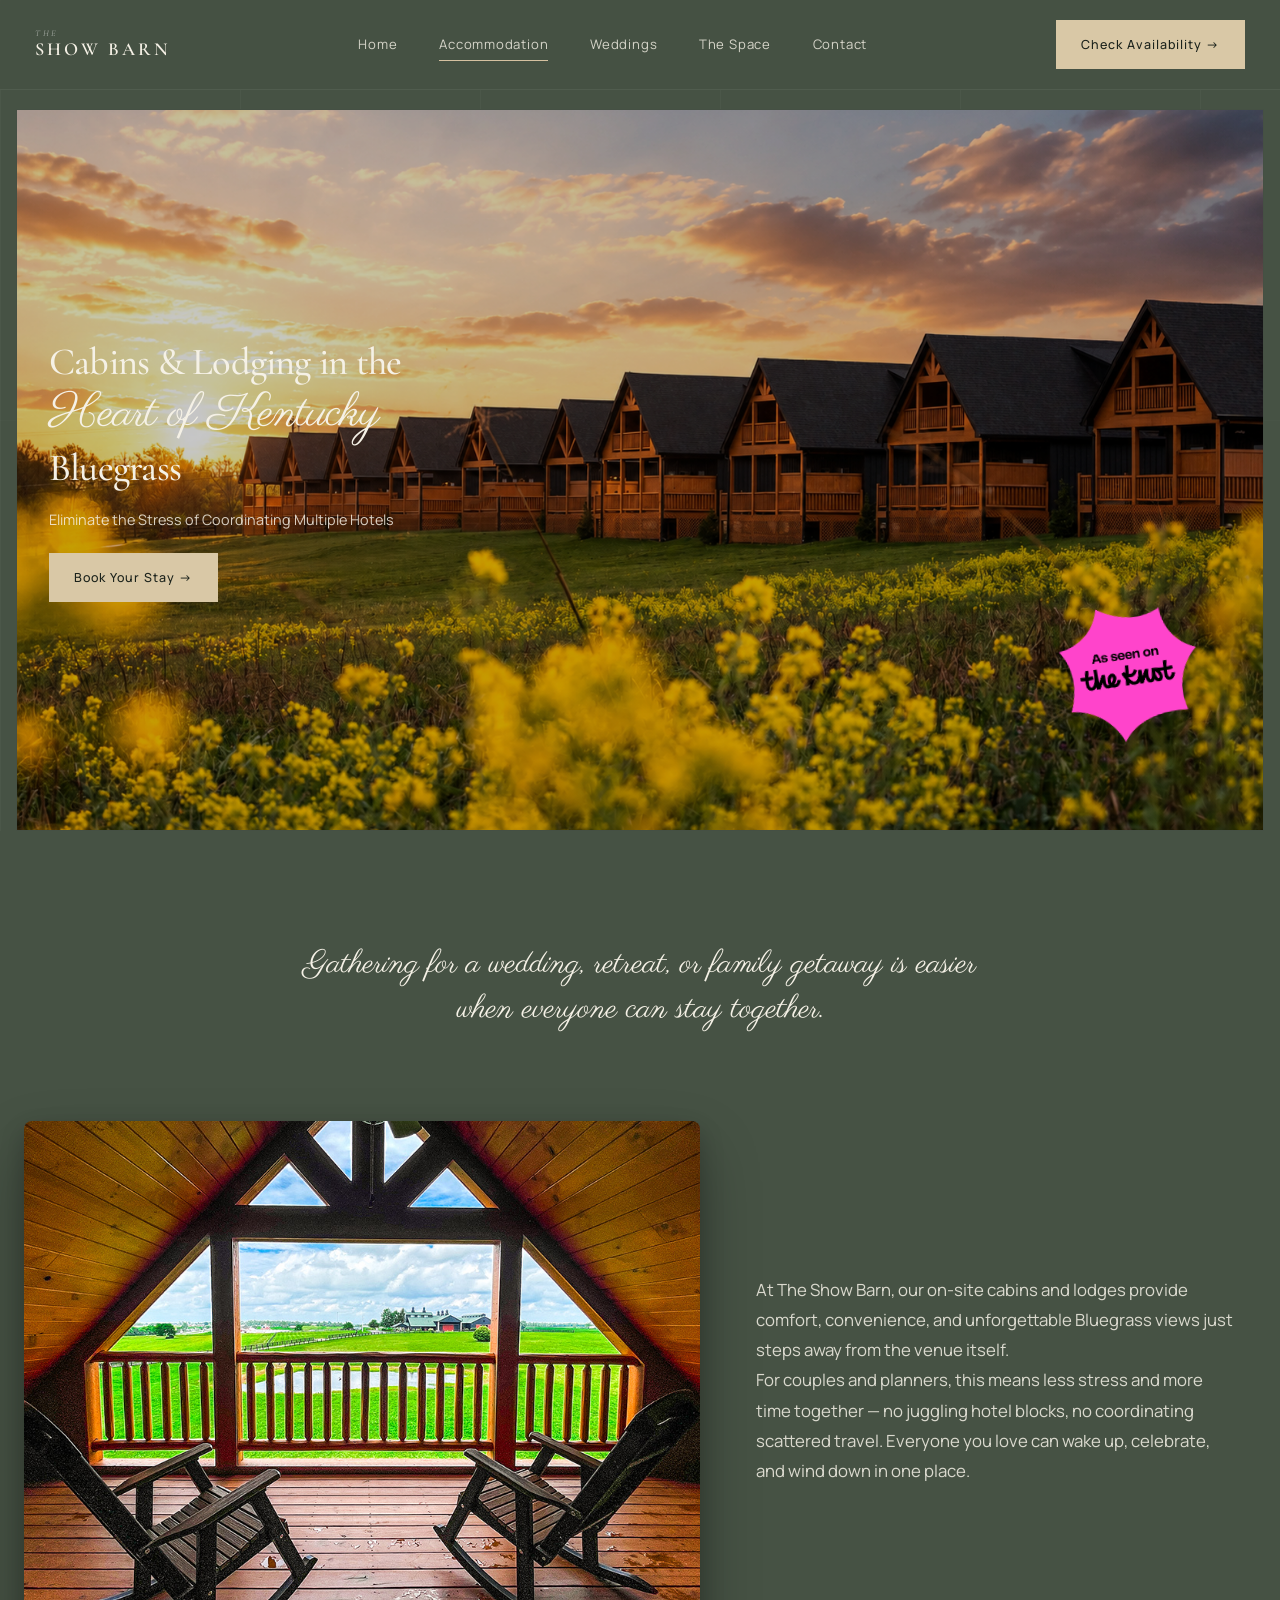
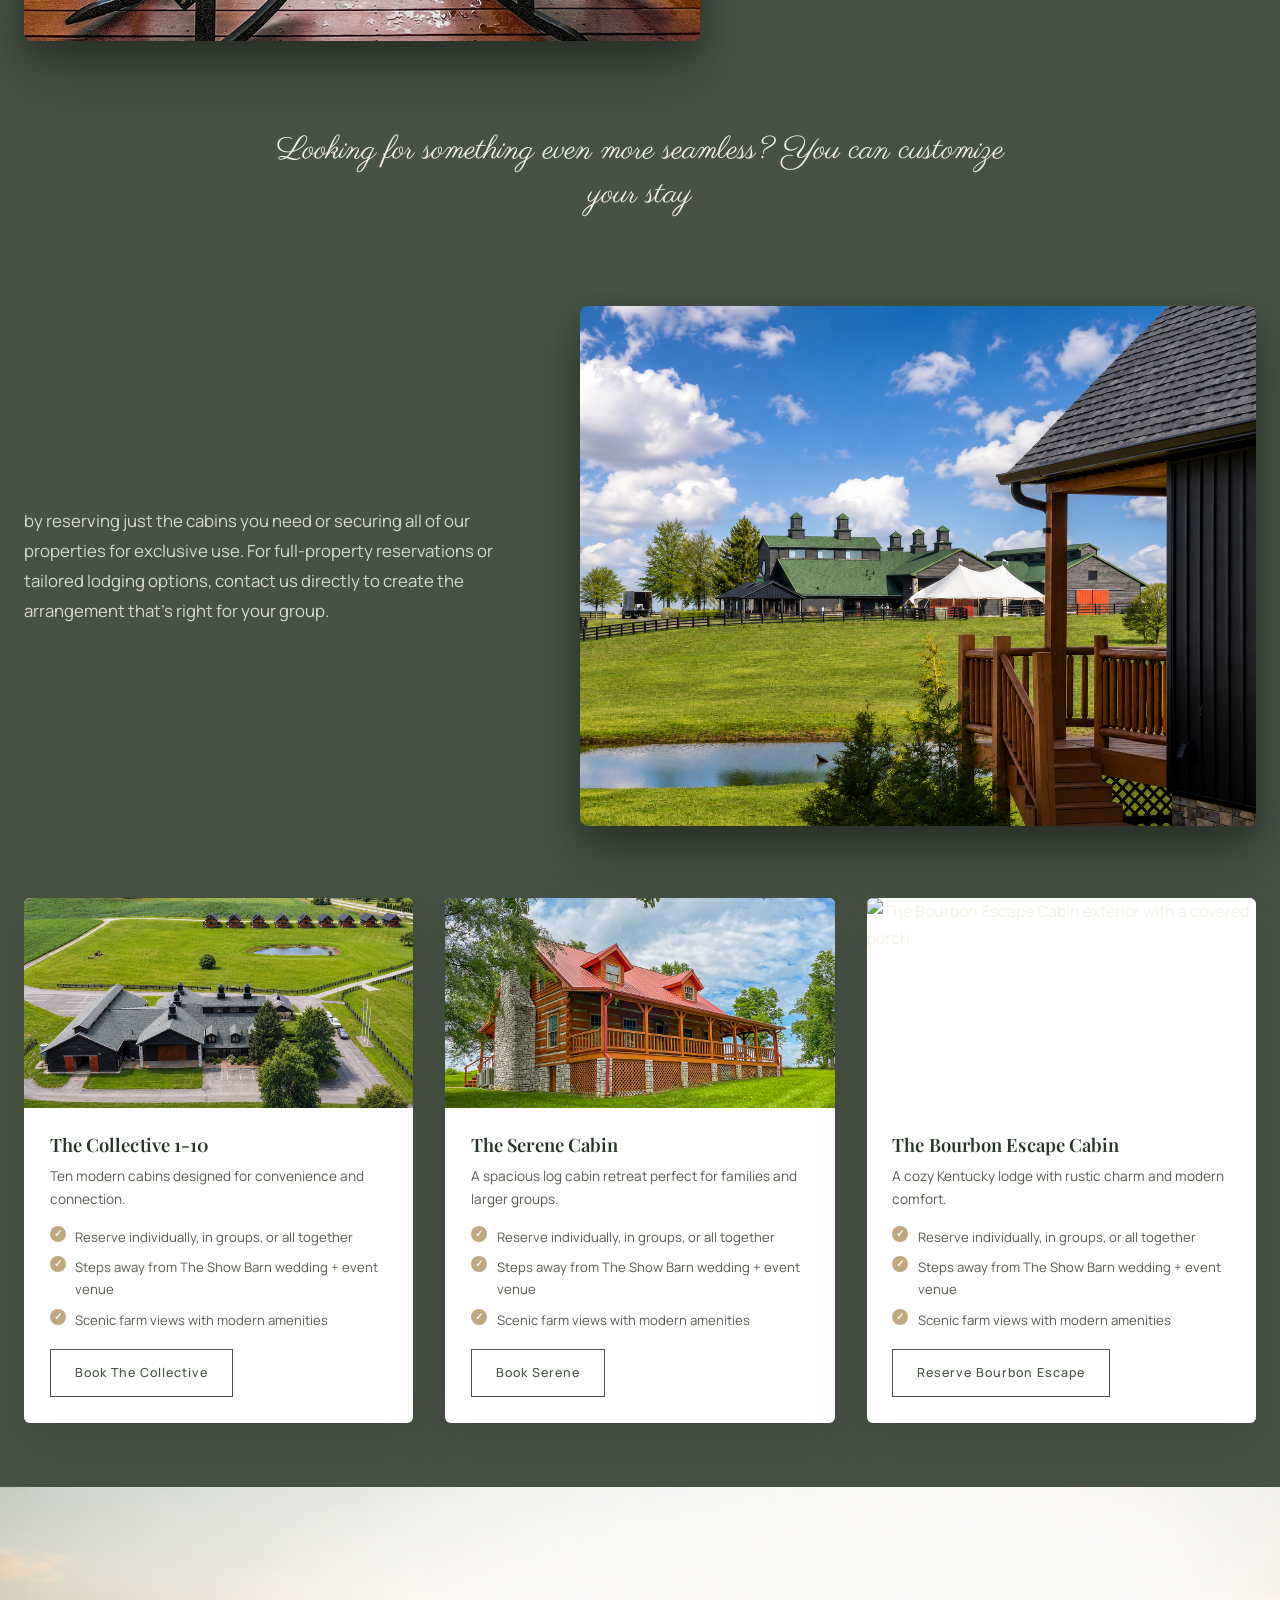
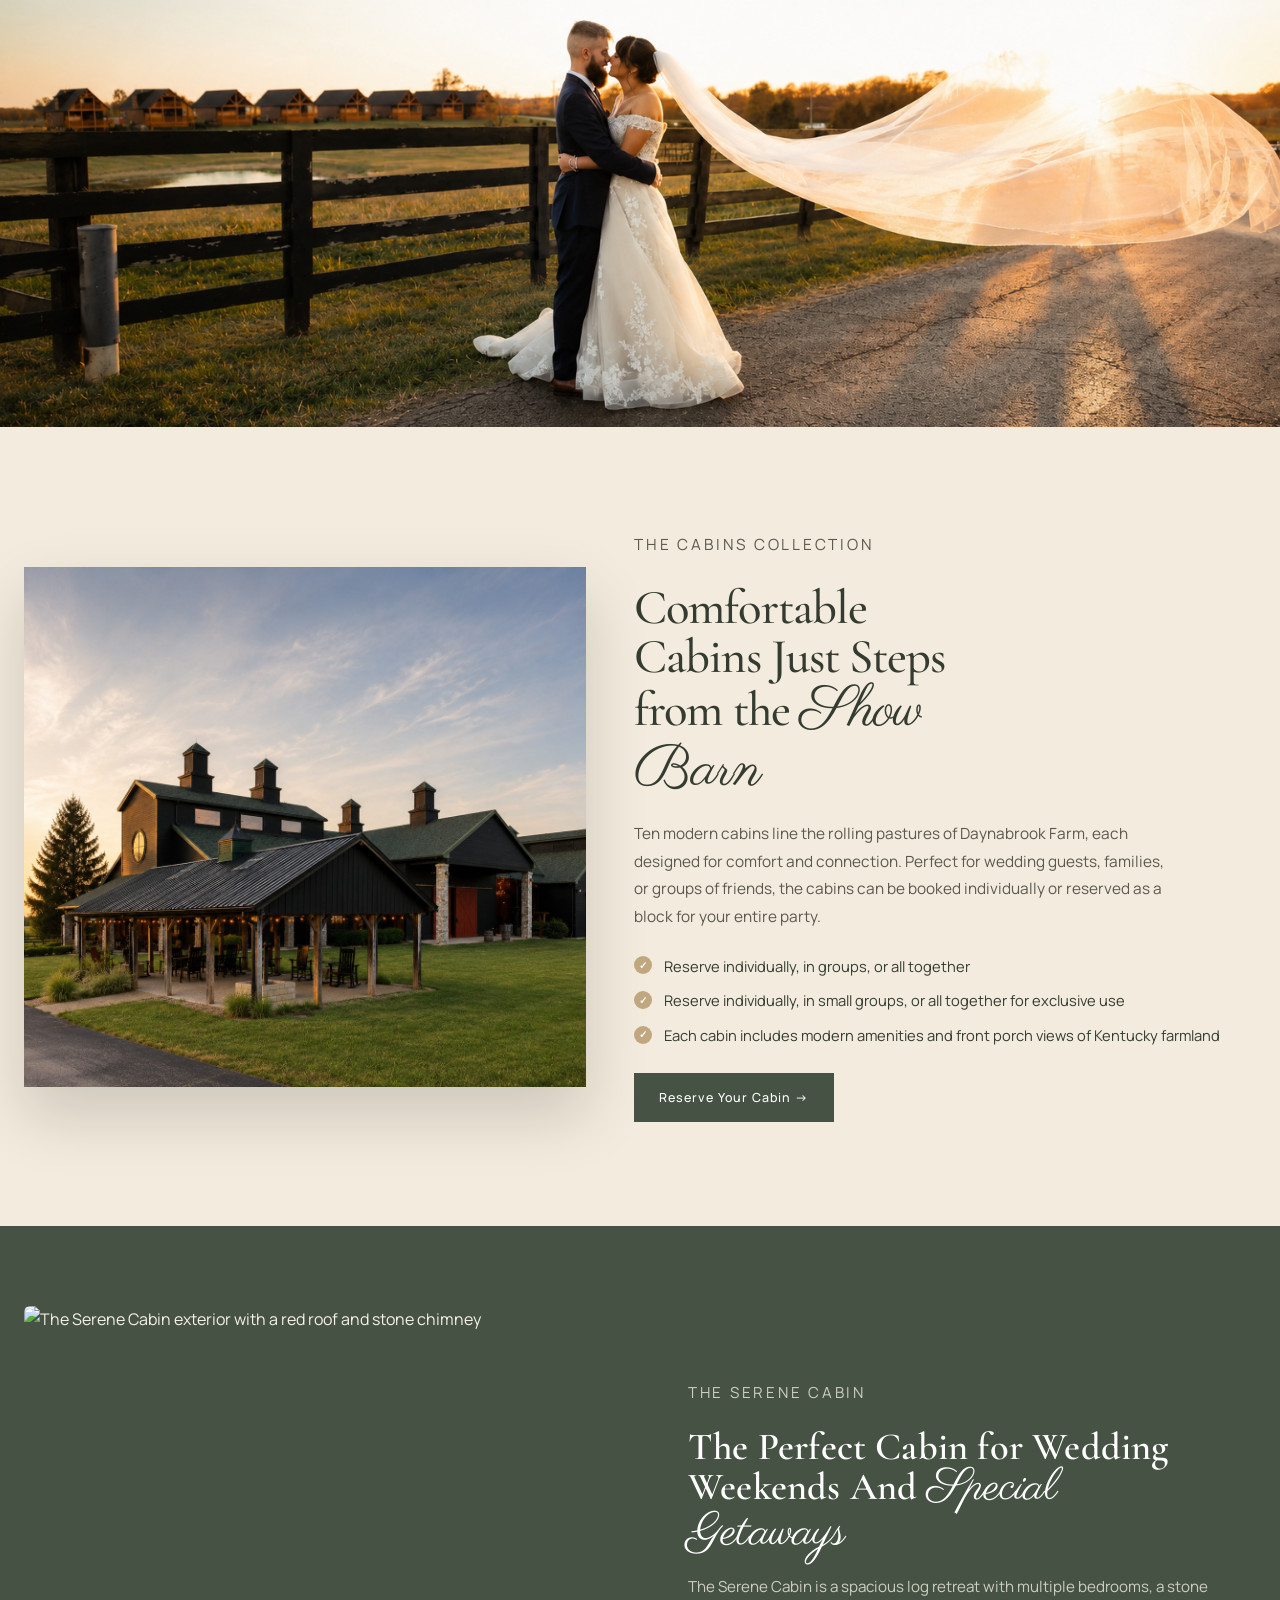
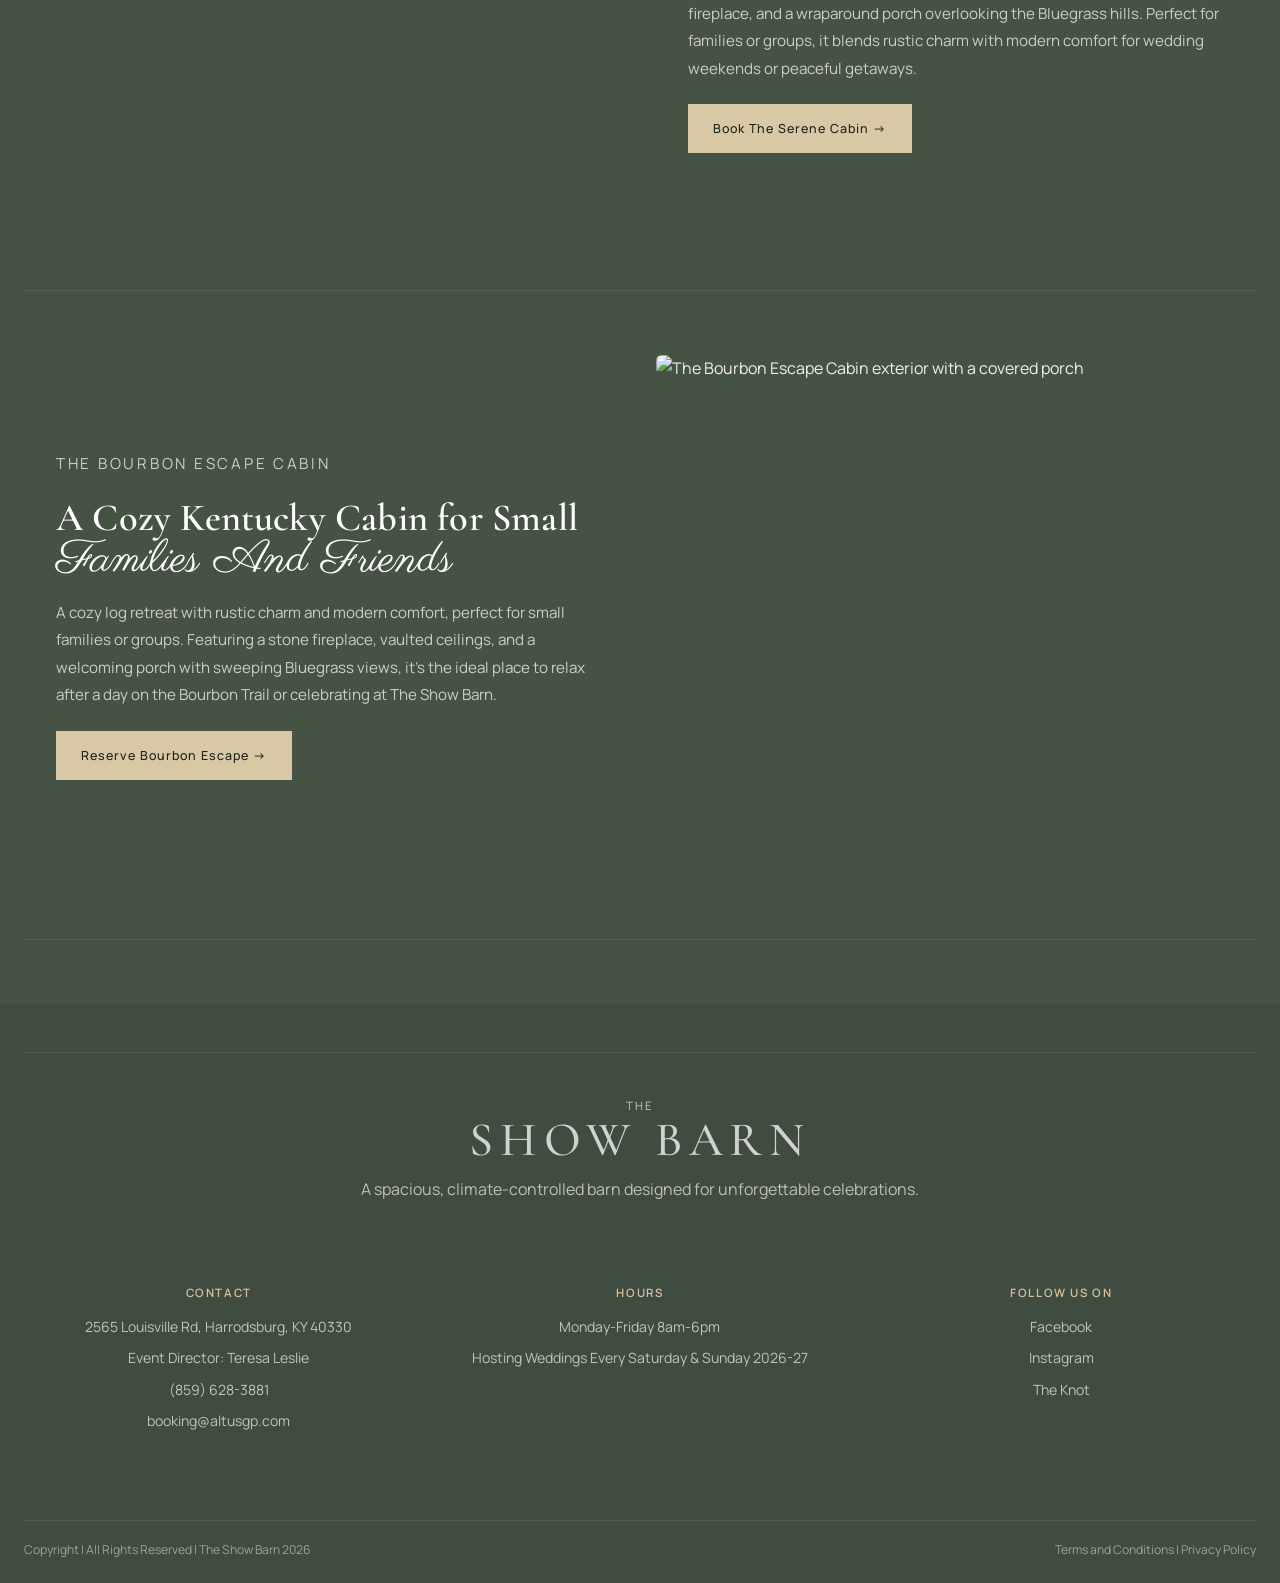
==== commit 260e70f5: "Update accommodation page hero and cabin images" ====
--- a/accommodation/index.html
+++ b/accommodation/index.html
@@ -72,7 +72,7 @@
 
       <div class="intro-row intro-row-reverse">
         <div class="intro-row-image">
-          <img src="../assets/accommodation/Accomdation page/1.png" alt="Bride and groom embracing on the lawn with The Show Barn behind them">
+          <img src="../assets/accommodation/Accomdation page/1.jpg" alt="View from The Show Barn cabin patio">
         </div>
         <div class="intro-row-copy">
           <p>
@@ -98,7 +98,7 @@
           </p>
         </div>
         <div class="intro-row-image">
-          <img src="../assets/accommodation/Accomdation page/2.png" alt="Bride and groom smiling together at golden hour">
+          <img src="../assets/accommodation/Accomdation page/2.png" alt="View from the cabin toward The Show Barn">
         </div>
       </div>
     </div>
@@ -108,7 +108,7 @@
     <div class="section-shell">
       <div class="cabin-grid">
         <article class="cabin-card">
-          <img src="../assets/accommodation/Accomdation page/3.png" alt="Covered porch seating overlooking the Bluegrass pastures">
+          <img src="../assets/accommodation/Accomdation page/3.jpg" alt="The Cabin Collective at The Show Barn">
           <div class="cabin-card-body">
             <h3>The Collective 1-10</h3>
             <p class="desc">Ten modern cabins designed for convenience and connection.</p>
--- a/style.css
+++ b/style.css
@@ -736,7 +736,7 @@
 
 .showbarn-page .intro-row-image img{
   width: 100%;
-  height: 420px;
+  height: 520px;
   object-fit: cover;
   border-radius: 8px;
   box-shadow: 0 30px 60px rgba(0,0,0,.3), 0 10px 24px rgba(0,0,0,.2);
@@ -882,7 +882,7 @@
 
 .showbarn-page .plan-row img{
   width: 100%;
-  height: 340px;
+  height: 520px;
   object-fit: cover;
 }
 
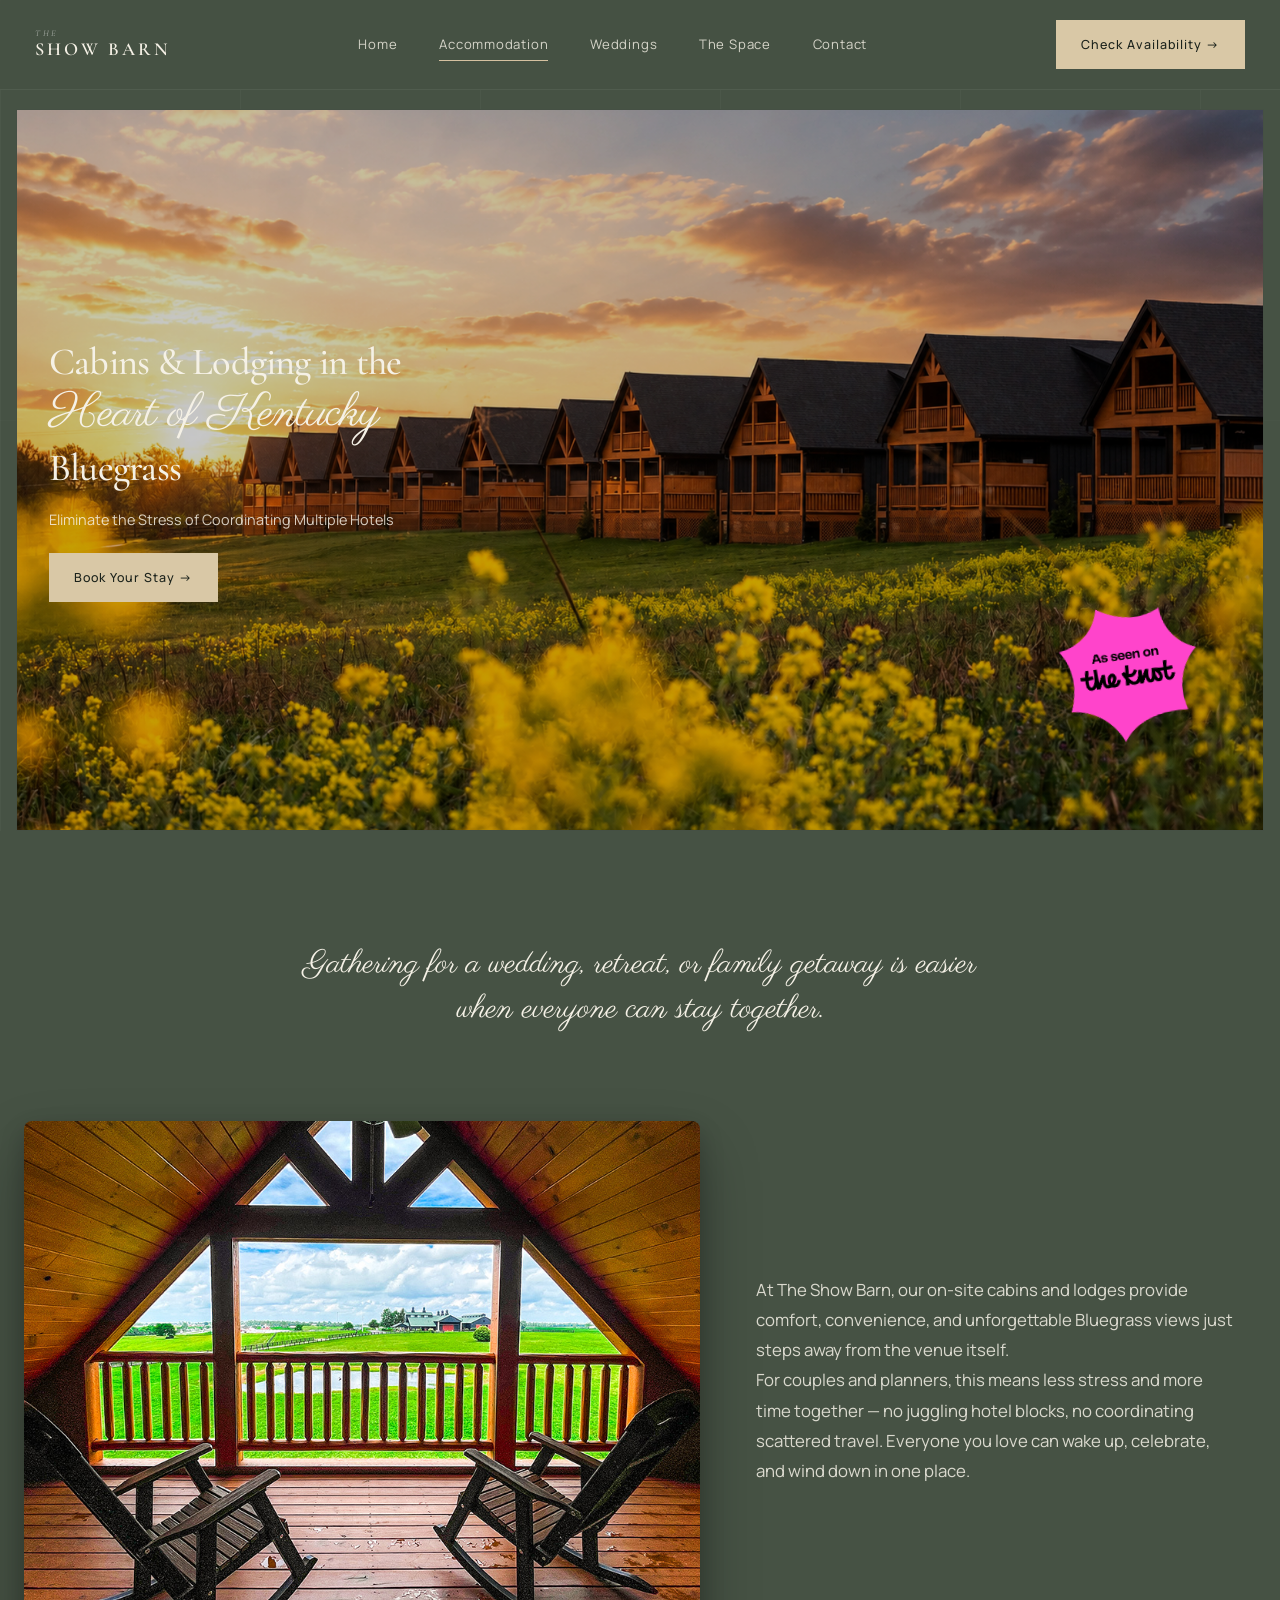
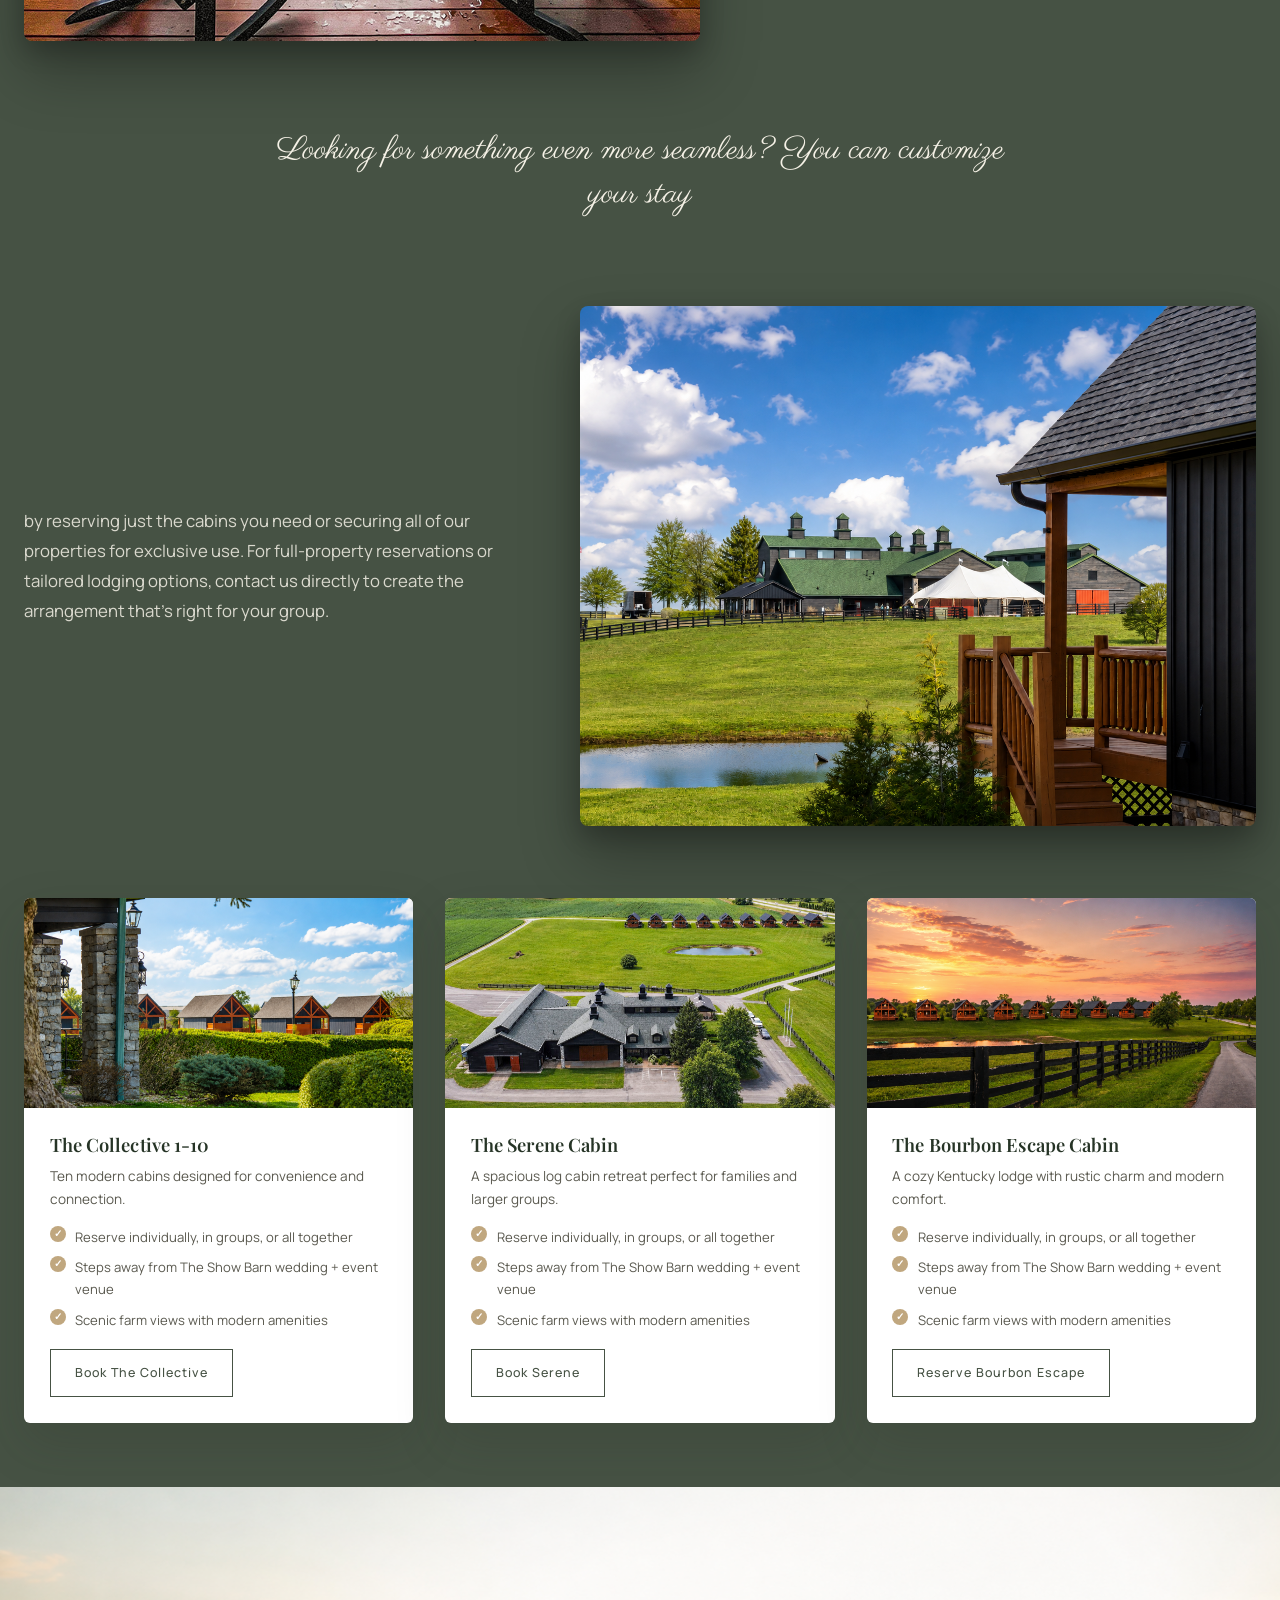
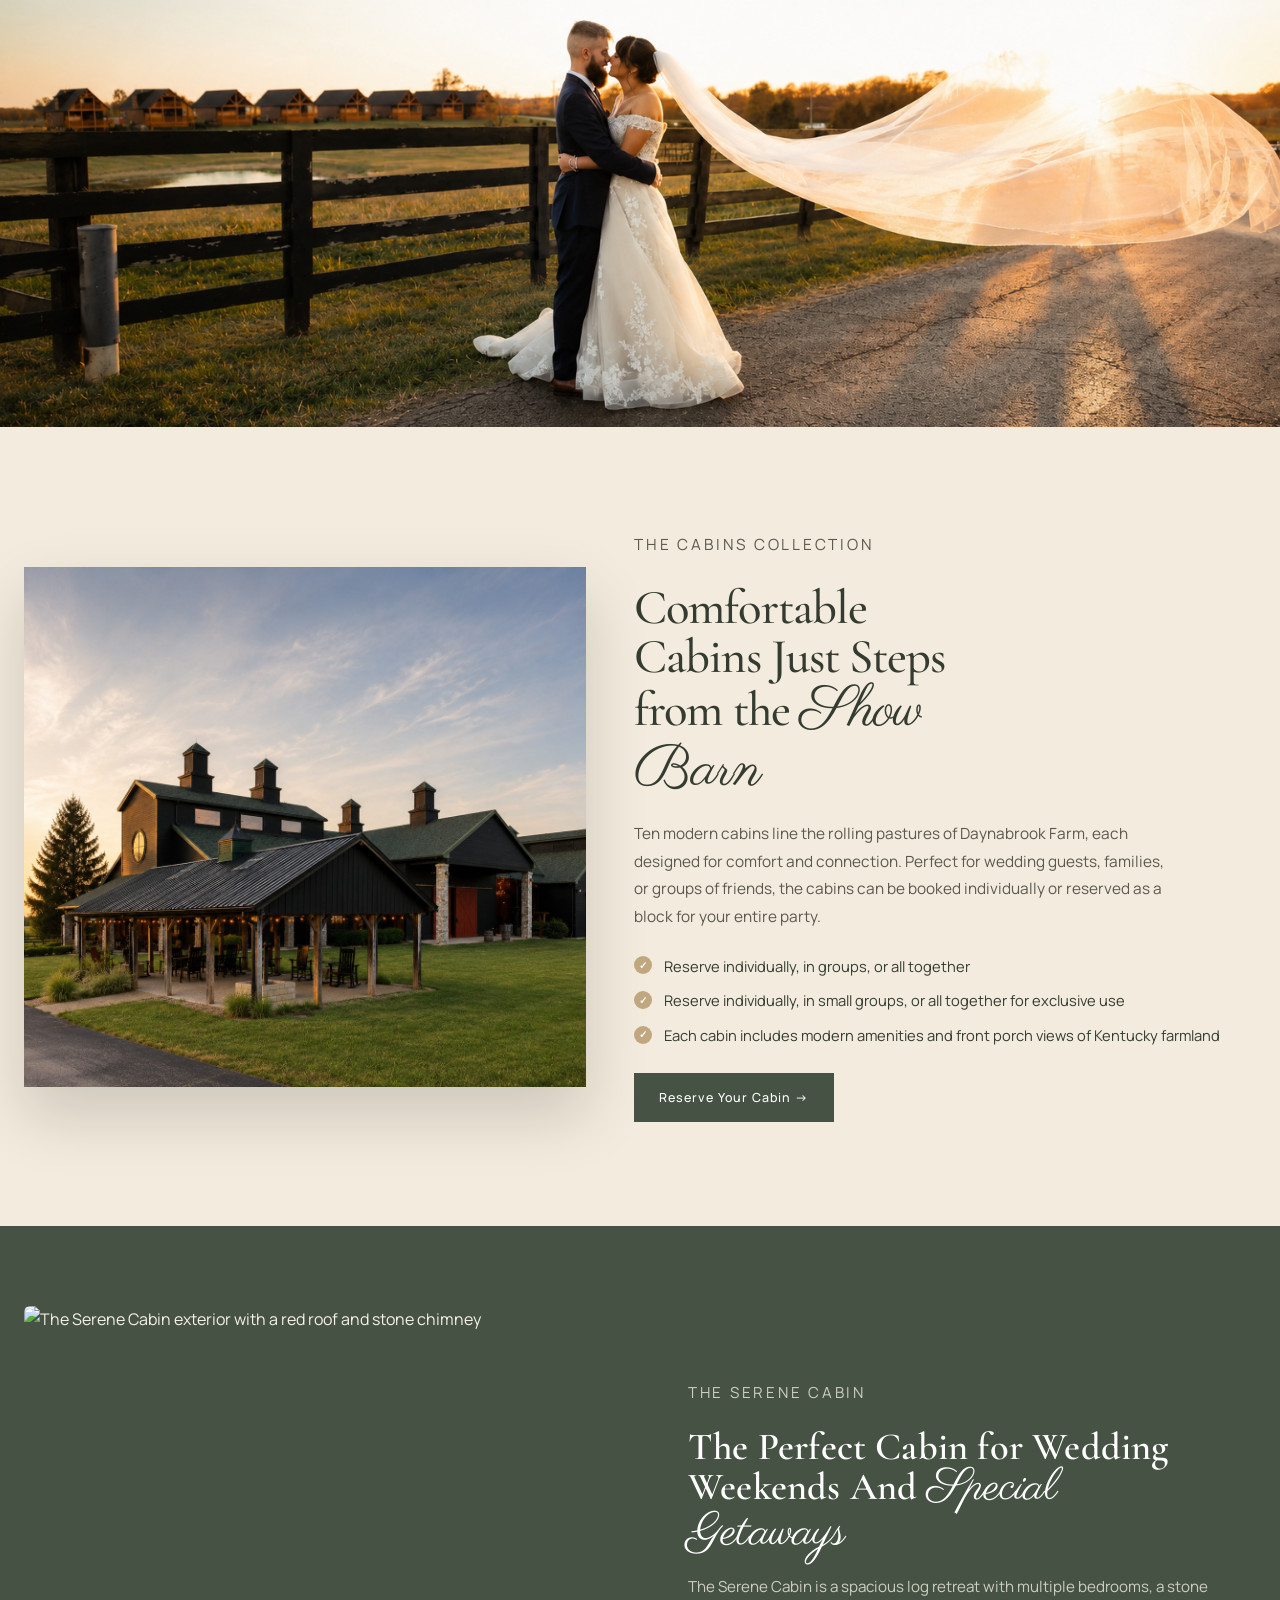
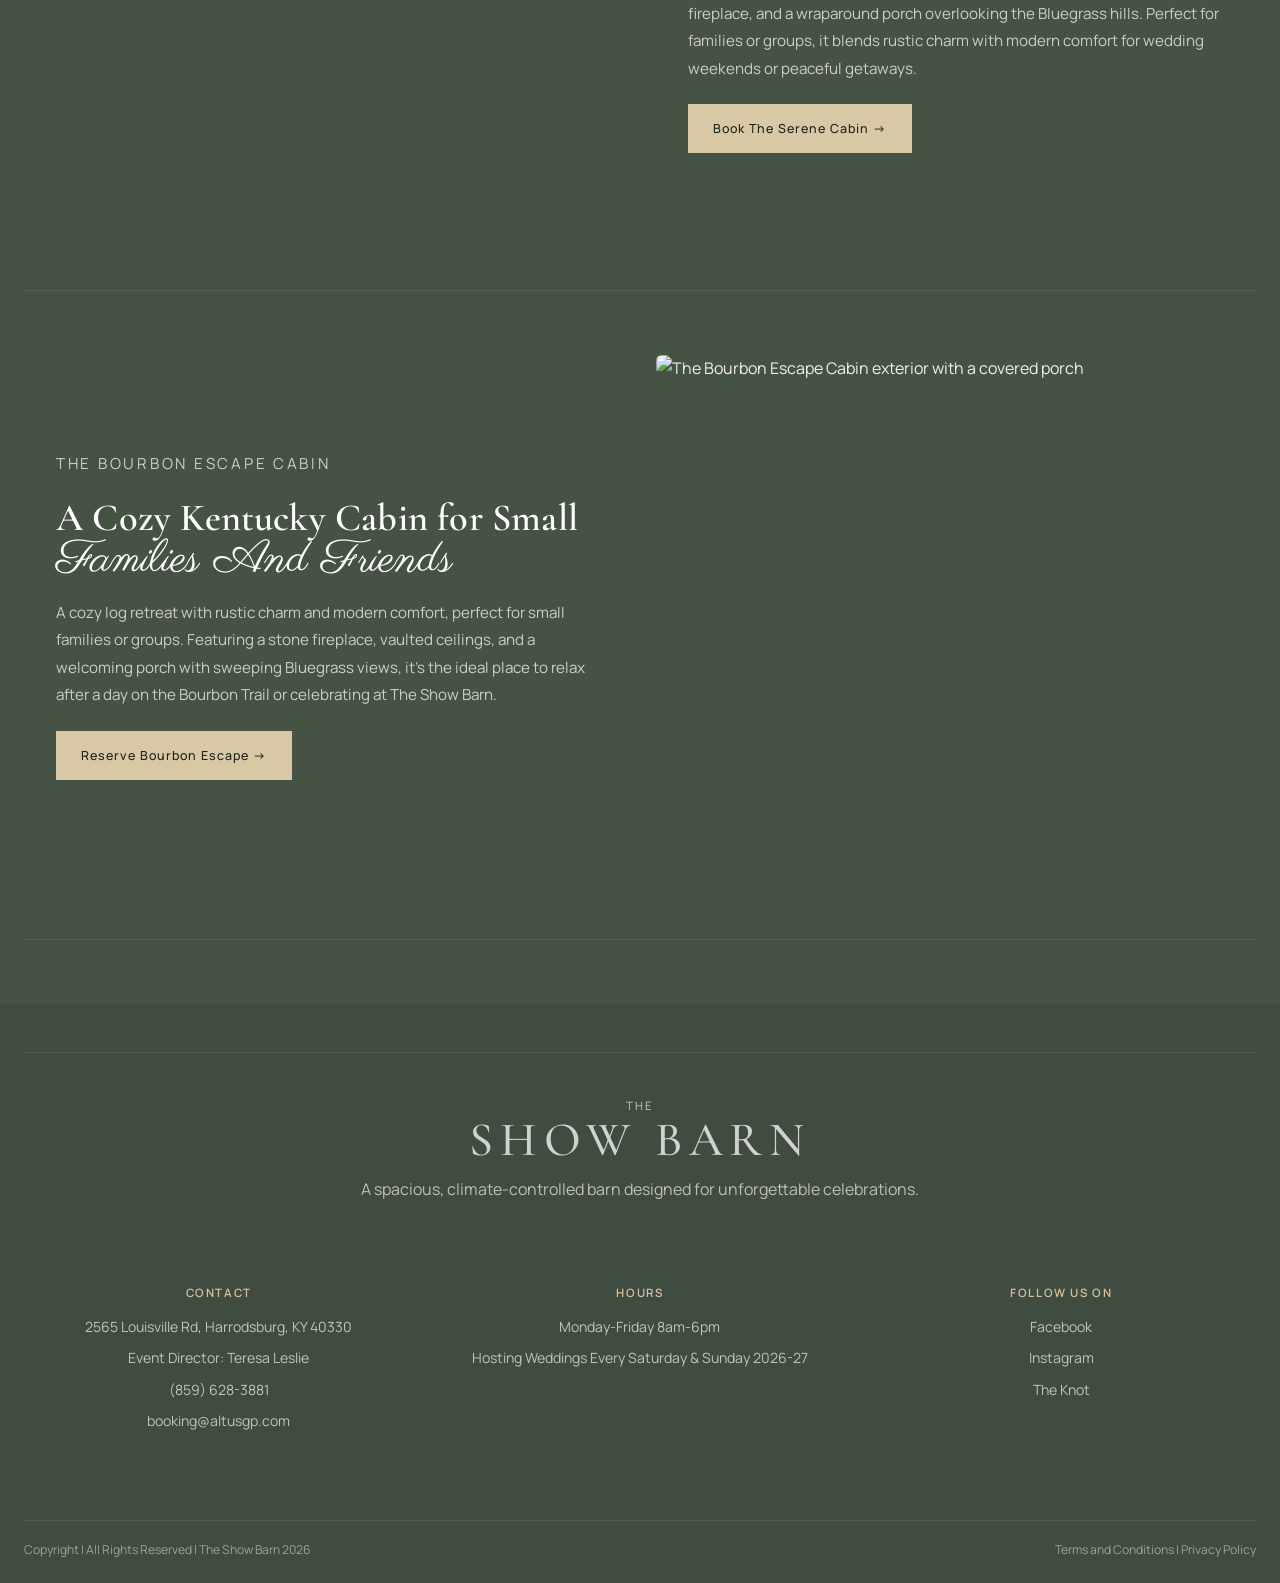
==== commit bfbc08a3: "Use Cabin Collective option photos across the three cabin cards" ====
--- a/accommodation/index.html
+++ b/accommodation/index.html
@@ -108,7 +108,7 @@
     <div class="section-shell">
       <div class="cabin-grid">
         <article class="cabin-card">
-          <img src="../assets/accommodation/Accomdation page/3.jpg" alt="The Cabin Collective at The Show Barn">
+          <img src="../assets/accommodation/Accomdation page/3.jpg" alt="Aerial view of The Cabin Collective at The Show Barn">
           <div class="cabin-card-body">
             <h3>The Collective 1-10</h3>
             <p class="desc">Ten modern cabins designed for convenience and connection.</p>
@@ -122,7 +122,7 @@
         </article>
 
         <article class="cabin-card">
-          <img src="../assets/accommodation/Accomdation page/4.jpg" alt="The Serene Cabin exterior with a red roof and wraparound porch">
+          <img src="../assets/accommodation/Accomdation page/4.jpg" alt="Ground-level view of The Cabin Collective at The Show Barn">
           <div class="cabin-card-body">
             <h3>The Serene Cabin</h3>
             <p class="desc">A spacious log cabin retreat perfect for families and larger groups.</p>
@@ -136,7 +136,7 @@
         </article>
 
         <article class="cabin-card">
-          <img src="../assets/accommodation/Accomdation page/5.png" alt="The Bourbon Escape Cabin exterior with a covered porch">
+          <img src="../assets/accommodation/Accomdation page/5.jpg" alt="The Cabin Collective at The Show Barn at sunset">
           <div class="cabin-card-body">
             <h3>The Bourbon Escape Cabin</h3>
             <p class="desc">A cozy Kentucky lodge with rustic charm and modern comfort.</p>
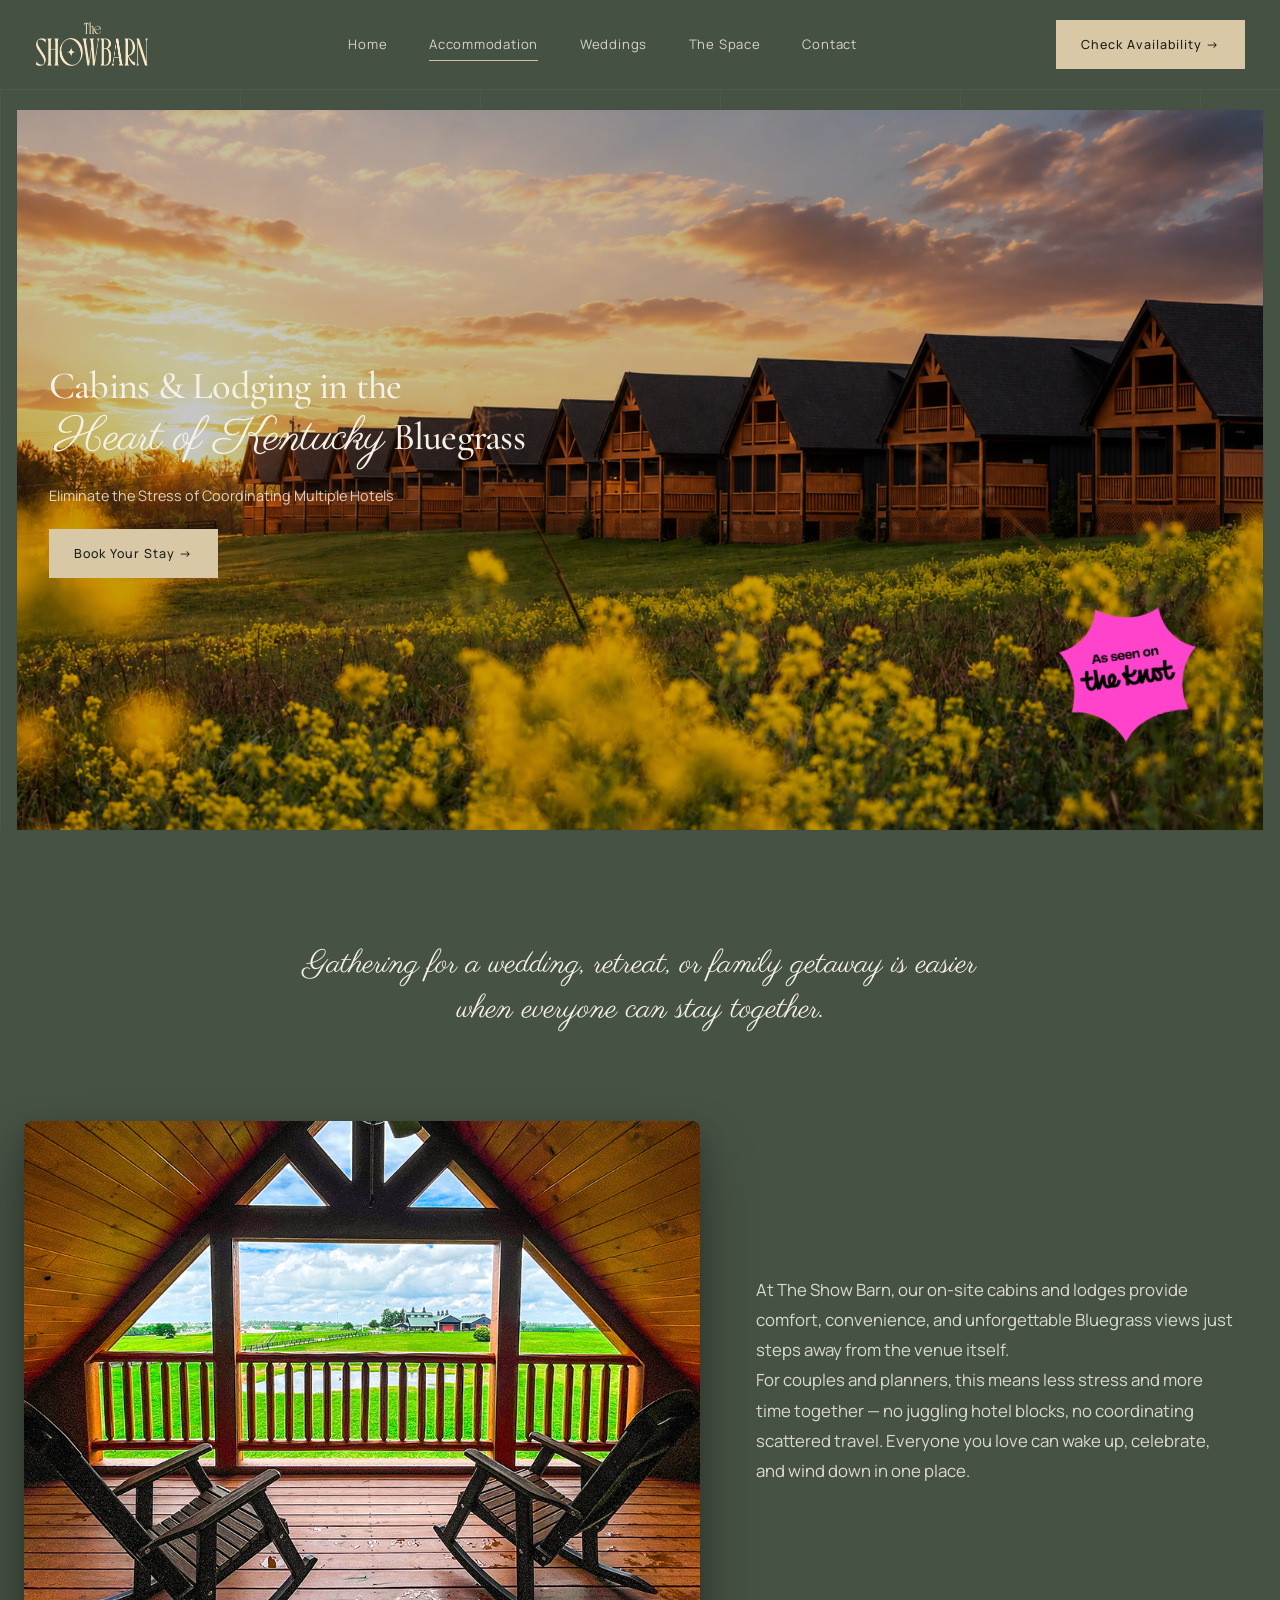
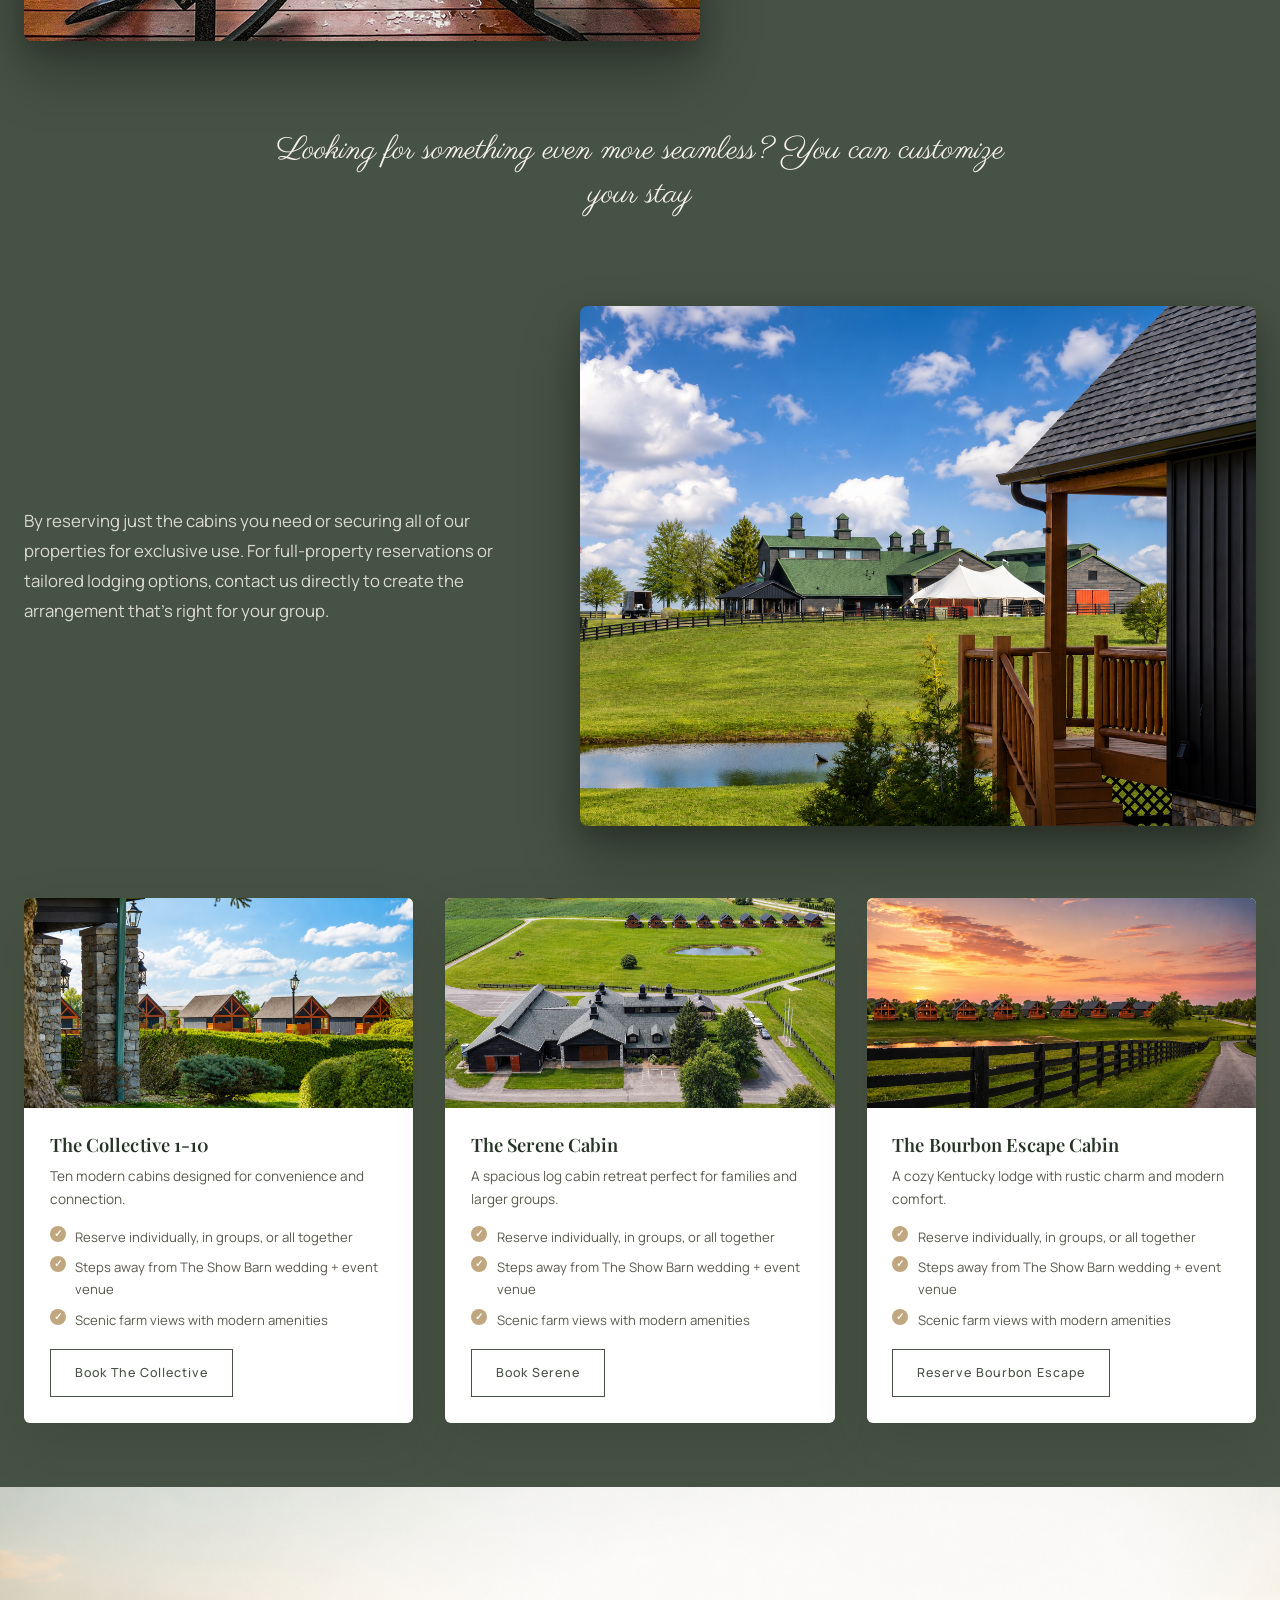
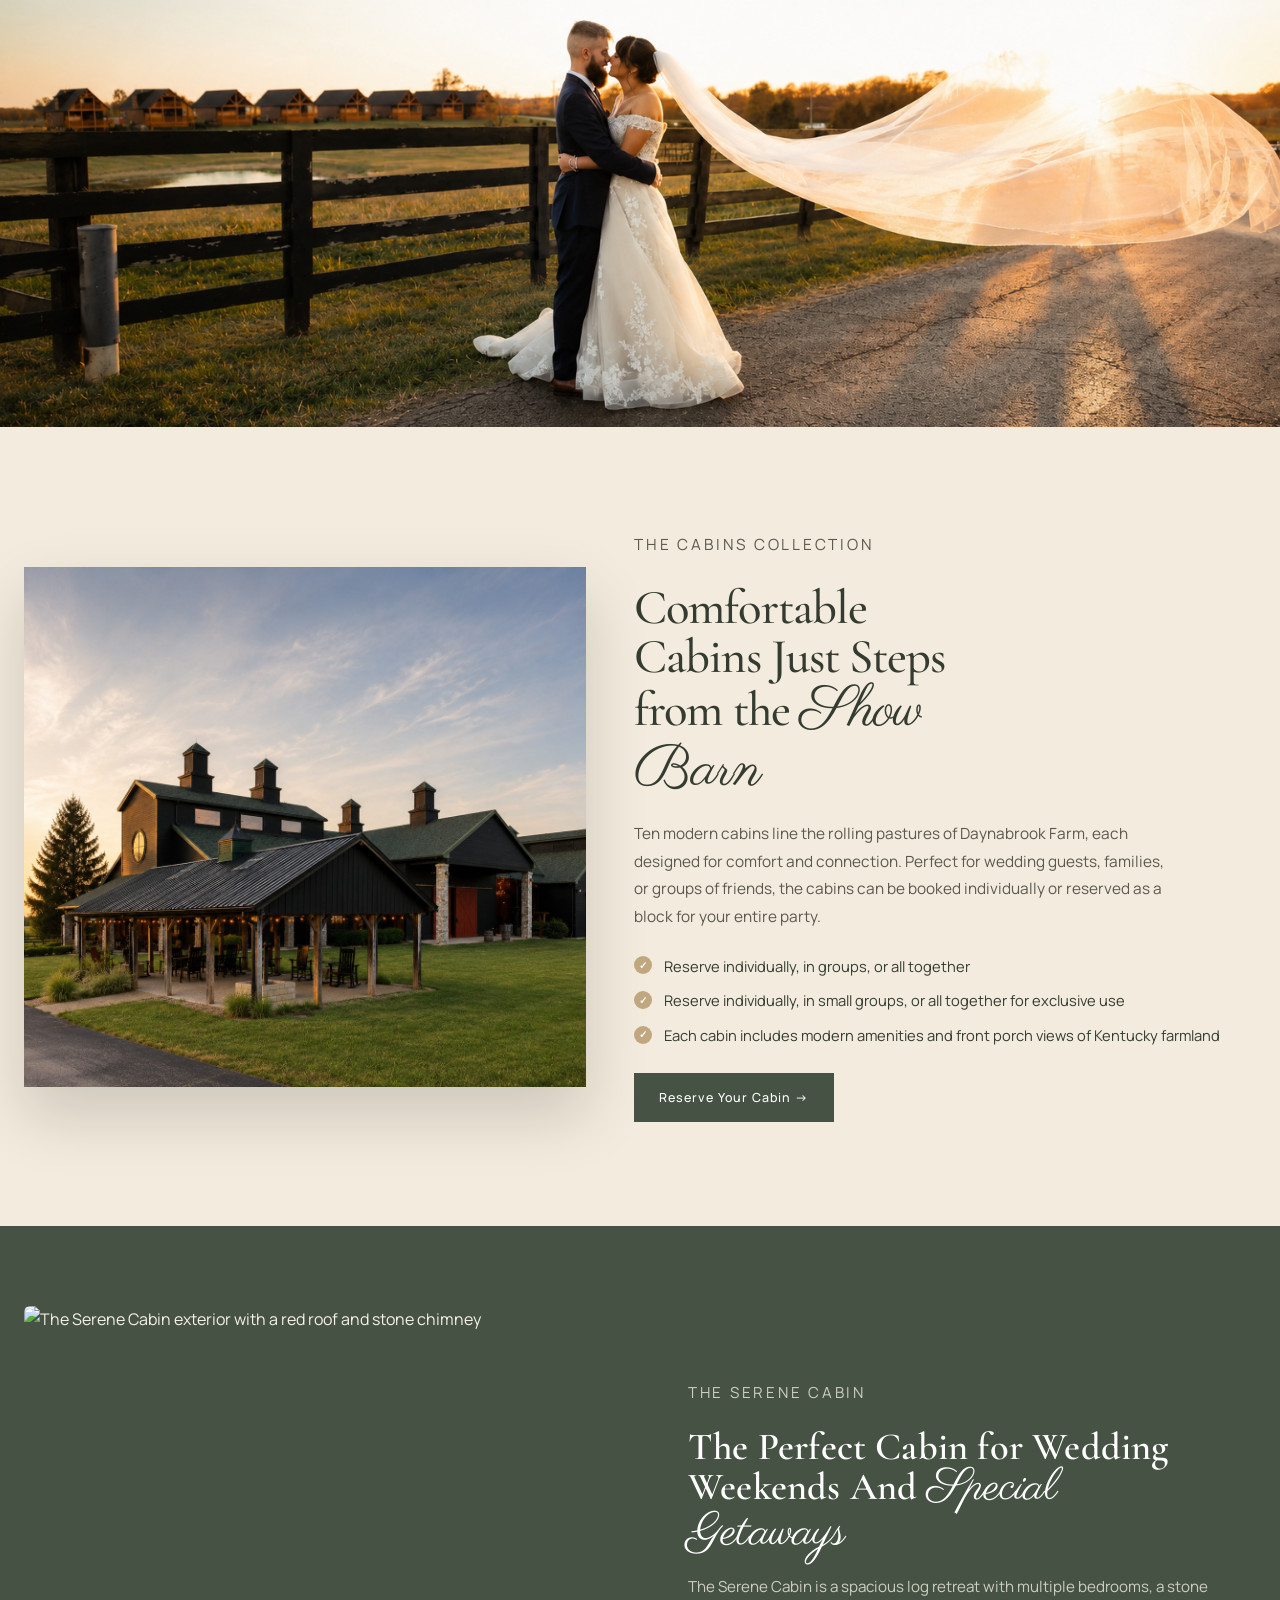
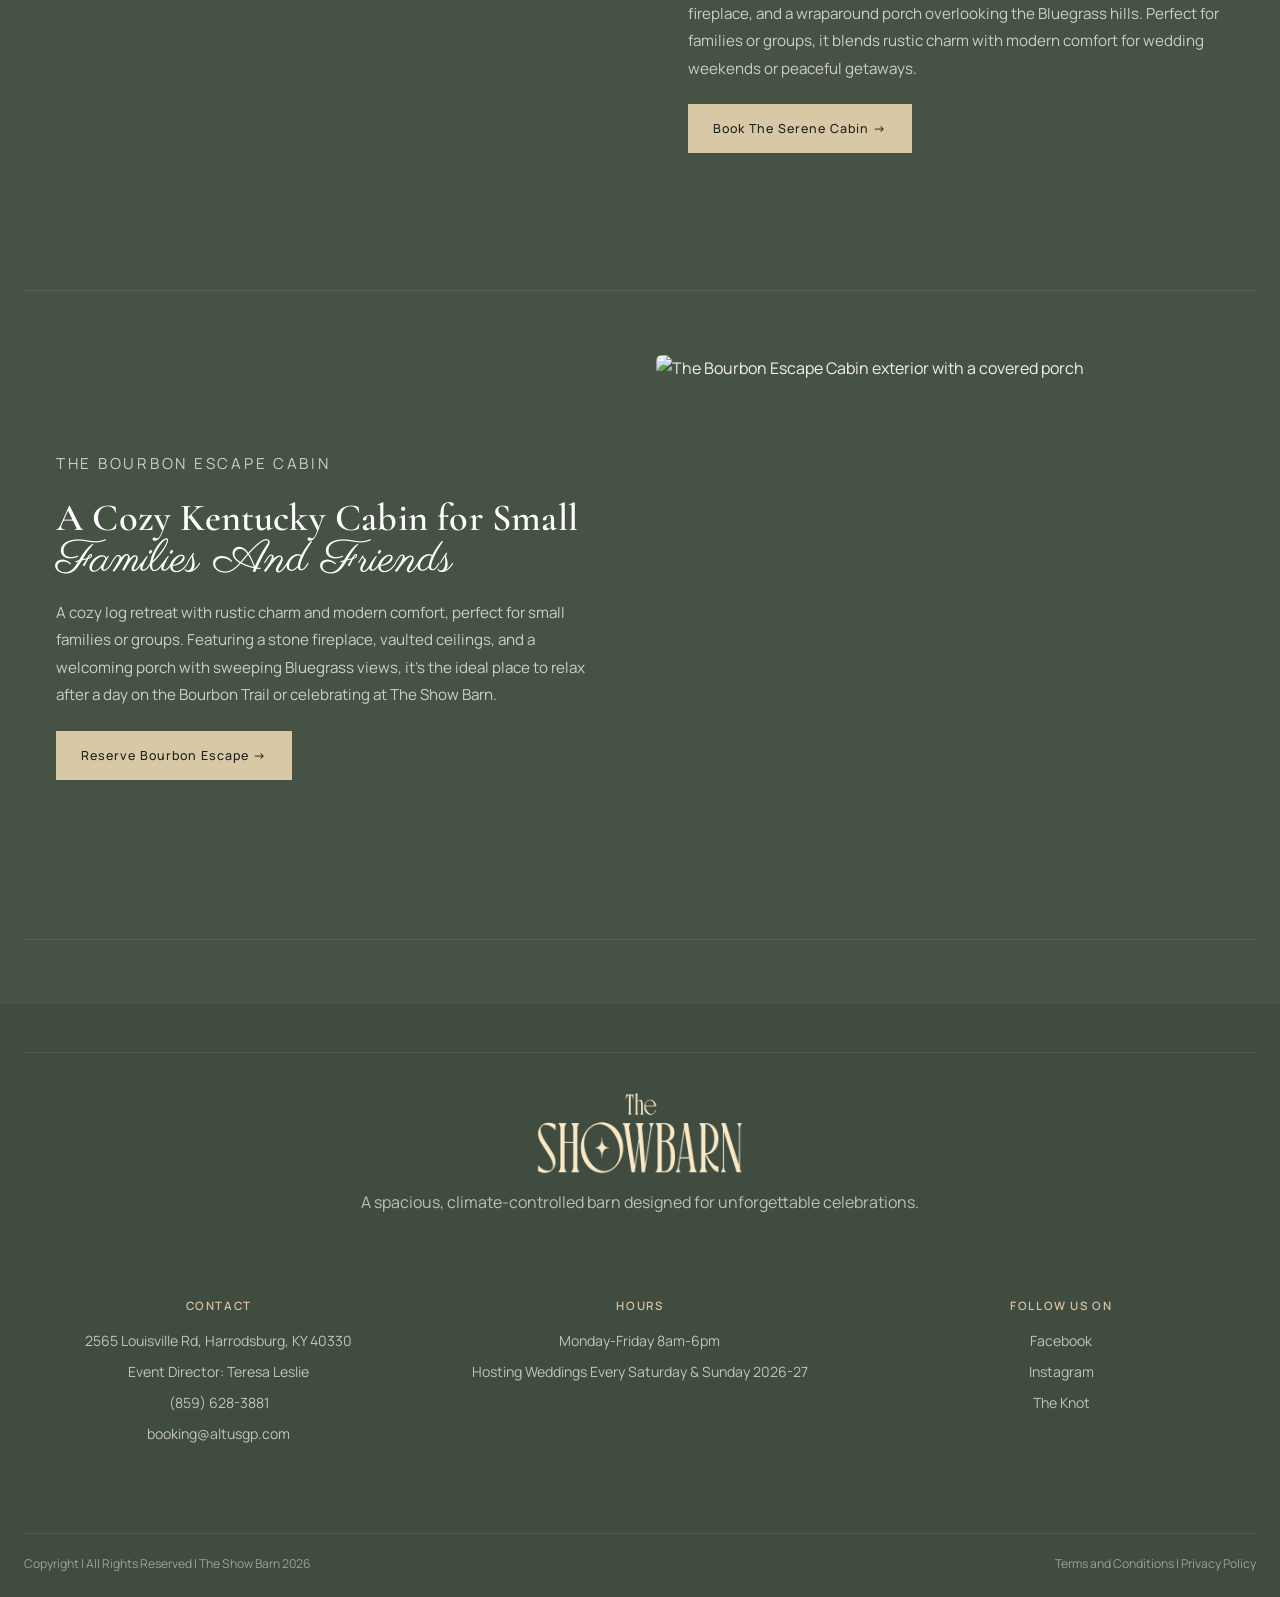
==== commit 8dc9be8d: "Update Showbarn site pages and assets" ====
--- a/accommodation/index.html
+++ b/accommodation/index.html
@@ -28,10 +28,7 @@
 <header class="site-nav showbarn-nav">
   <div class="nav-inner nav-inner-home">
     <a href="/" class="nav-logo nav-logo-home">
-      <span class="nav-logo-text">
-        <span class="nav-logo-eyebrow">The</span>
-        <b>SHOW BARN</b>
-      </span>
+      <img class="nav-logo-img" src="../assets/logo-showbarn.png" alt="The Show Barn">
     </a>
     <nav class="nav-links showbarn-links">
       <a href="/">Home</a>
@@ -48,12 +45,12 @@
 </header>
 
 <main>
-  <section class="hero-shell">
+  <section class="hero-shell accommodation-hero">
     <div class="hero-frame">
       <img class="hero-image" src="../assets/accommodation/Accomdation page/hero.png" alt="Aerial view of The Show Barn venue and covered pavilion">
       <div class="hero-overlay">
         <div class="hero-copy">
-          <h1>Cabins &amp; Lodging in the <em>Heart of Kentucky</em> Bluegrass</h1>
+          <h1>Cabins &amp; Lodging in the<br><em>Heart of Kentucky</em> Bluegrass</h1>
           <p class="hero-text">Eliminate the Stress of Coordinating Multiple Hotels</p>
           <div class="hero-actions">
             <a class="btn btn-tan" href="https://bourboncountrycabins.lodgify.com/" target="_blank" rel="noreferrer">Book Your Stay &rarr;</a>
@@ -92,7 +89,7 @@
       <div class="intro-row">
         <div class="intro-row-copy">
           <p>
-            by reserving just the cabins you need or securing all of our properties for exclusive
+            By reserving just the cabins you need or securing all of our properties for exclusive
             use. For full-property reservations or tailored lodging options, contact us directly to
             create the arrangement that's right for your group.
           </p>
@@ -213,8 +210,7 @@
   <footer class="showbarn-footer">
     <div class="section-shell footer-shell">
       <div class="footer-mark">
-        <span class="eyebrow">The</span>
-        <strong>SHOW BARN</strong>
+        <img src="../assets/logo-showbarn.png" alt="The Show Barn">
         <p>A spacious, climate-controlled barn designed for unforgettable celebrations.</p>
       </div>
       <div class="footer-cols">
--- a/style.css
+++ b/style.css
@@ -120,6 +120,7 @@
 .nav-logo-text b{ font-size:1.25rem; letter-spacing:.16em; font-weight:600; }
 .nav-logo-text span{ font-size:.55rem; letter-spacing:.28em; color:rgba(255,255,255,.55); text-transform:uppercase; }
 .nav-logo-eyebrow{ font-size:.6rem; letter-spacing:.32em; color:var(--tan); font-style:italic; }
+.nav-logo-img{ height:46px; width:auto; display:block; }
 
 .nav-links{ display:flex; align-items:center; gap:2.1rem; }
 .nav-links a{
@@ -626,6 +627,28 @@
   filter: brightness(.78);
 }
 
+.showbarn-page .hero-slideshow{
+  width: 100%;
+  height: 720px;
+  position: relative;
+  overflow: hidden;
+  filter: brightness(.78);
+}
+
+.showbarn-page .hero-slide{
+  position: absolute;
+  inset: 0;
+  width: 100%;
+  height: 100%;
+  object-fit: cover;
+  opacity: 0;
+  transition: opacity 1.2s ease;
+}
+
+.showbarn-page .hero-slide.is-active{
+  opacity: 1;
+}
+
 .showbarn-page .hero-overlay{
   position: absolute;
   inset: 0;
@@ -669,12 +692,47 @@
   margin: 0 0 1rem;
 }
 
+.showbarn-page .hero-shell.wedding-hero .hero-copy{
+  width: min(760px, 62%);
+}
+
+.showbarn-page .hero-shell.wedding-hero .hero-copy h1{
+  font-size: clamp(1.9rem, 2.6vw, 2.6rem);
+  max-width: 38ch;
+}
+
+.showbarn-page .hero-shell.home-hero .hero-copy{
+  width: min(620px, 52%);
+}
+
+.showbarn-page .hero-shell.home-hero .hero-copy h1{
+  max-width: none;
+}
+
+.showbarn-page .hero-shell.space-hero .hero-copy{
+  width: min(600px, 50%);
+}
+
+.showbarn-page .hero-shell.space-hero .hero-copy h1{
+  max-width: none;
+}
+
+.showbarn-page .hero-shell.accommodation-hero .hero-copy{
+  width: min(600px, 50%);
+}
+
+.showbarn-page .hero-shell.accommodation-hero .hero-copy h1{
+  max-width: none;
+}
+
 .showbarn-page .hero-text{
   max-width: 28rem;
   font-size: .9rem;
   line-height: 1.6;
   color: rgba(245,241,230,.84);
   margin: 0 0 1.4rem;
+  text-align: justify;
+  text-align-last: left;
 }
 
 .showbarn-page .hero-actions{
@@ -1024,6 +1082,7 @@
 .showbarn-page .hero-copy h1 em{
   font-size: 1.2em;
   white-space: nowrap;
+  margin-left: .12em;
 }
 
 .showbarn-page .feature-cream-copy h2 em,
@@ -1309,6 +1368,12 @@
   line-height: .9;
 }
 
+.showbarn-page .footer-mark img{
+  height: 84px;
+  width: auto;
+  margin: 0 auto;
+}
+
 .showbarn-page .footer-mark p{
   color: rgba(245,241,230,.7);
   margin-top: .8rem;
@@ -1363,7 +1428,22 @@
     width: 58%;
   }
 
-  .showbarn-page .hero-image{
+  .showbarn-page .hero-shell.wedding-hero .hero-copy{
+    width: 78%;
+  }
+
+  .showbarn-page .hero-shell.wedding-hero .hero-copy h1{
+    font-size: clamp(1.7rem, 3.6vw, 2.3rem);
+  }
+
+  .showbarn-page .hero-shell.home-hero .hero-copy,
+  .showbarn-page .hero-shell.space-hero .hero-copy,
+  .showbarn-page .hero-shell.accommodation-hero .hero-copy{
+    width: 58%;
+  }
+
+  .showbarn-page .hero-image,
+  .showbarn-page .hero-slideshow{
     height: 680px;
   }
 
@@ -1414,13 +1494,28 @@
     padding: 1.2rem 1rem 1.8rem;
   }
 
-  .showbarn-page .hero-image{
+  .showbarn-page .hero-image,
+  .showbarn-page .hero-slideshow{
     height: 520px;
   }
 
   .showbarn-page .hero-copy{
     width: 100%;
     padding-top: 0;
+  }
+
+  .showbarn-page .hero-shell.wedding-hero .hero-copy{
+    width: 100%;
+  }
+
+  .showbarn-page .hero-shell.wedding-hero .hero-copy h1{
+    font-size: clamp(1.6rem, 6vw, 2rem);
+  }
+
+  .showbarn-page .hero-shell.home-hero .hero-copy,
+  .showbarn-page .hero-shell.space-hero .hero-copy,
+  .showbarn-page .hero-shell.accommodation-hero .hero-copy{
+    width: 100%;
   }
 
   .showbarn-page .knot-badge{
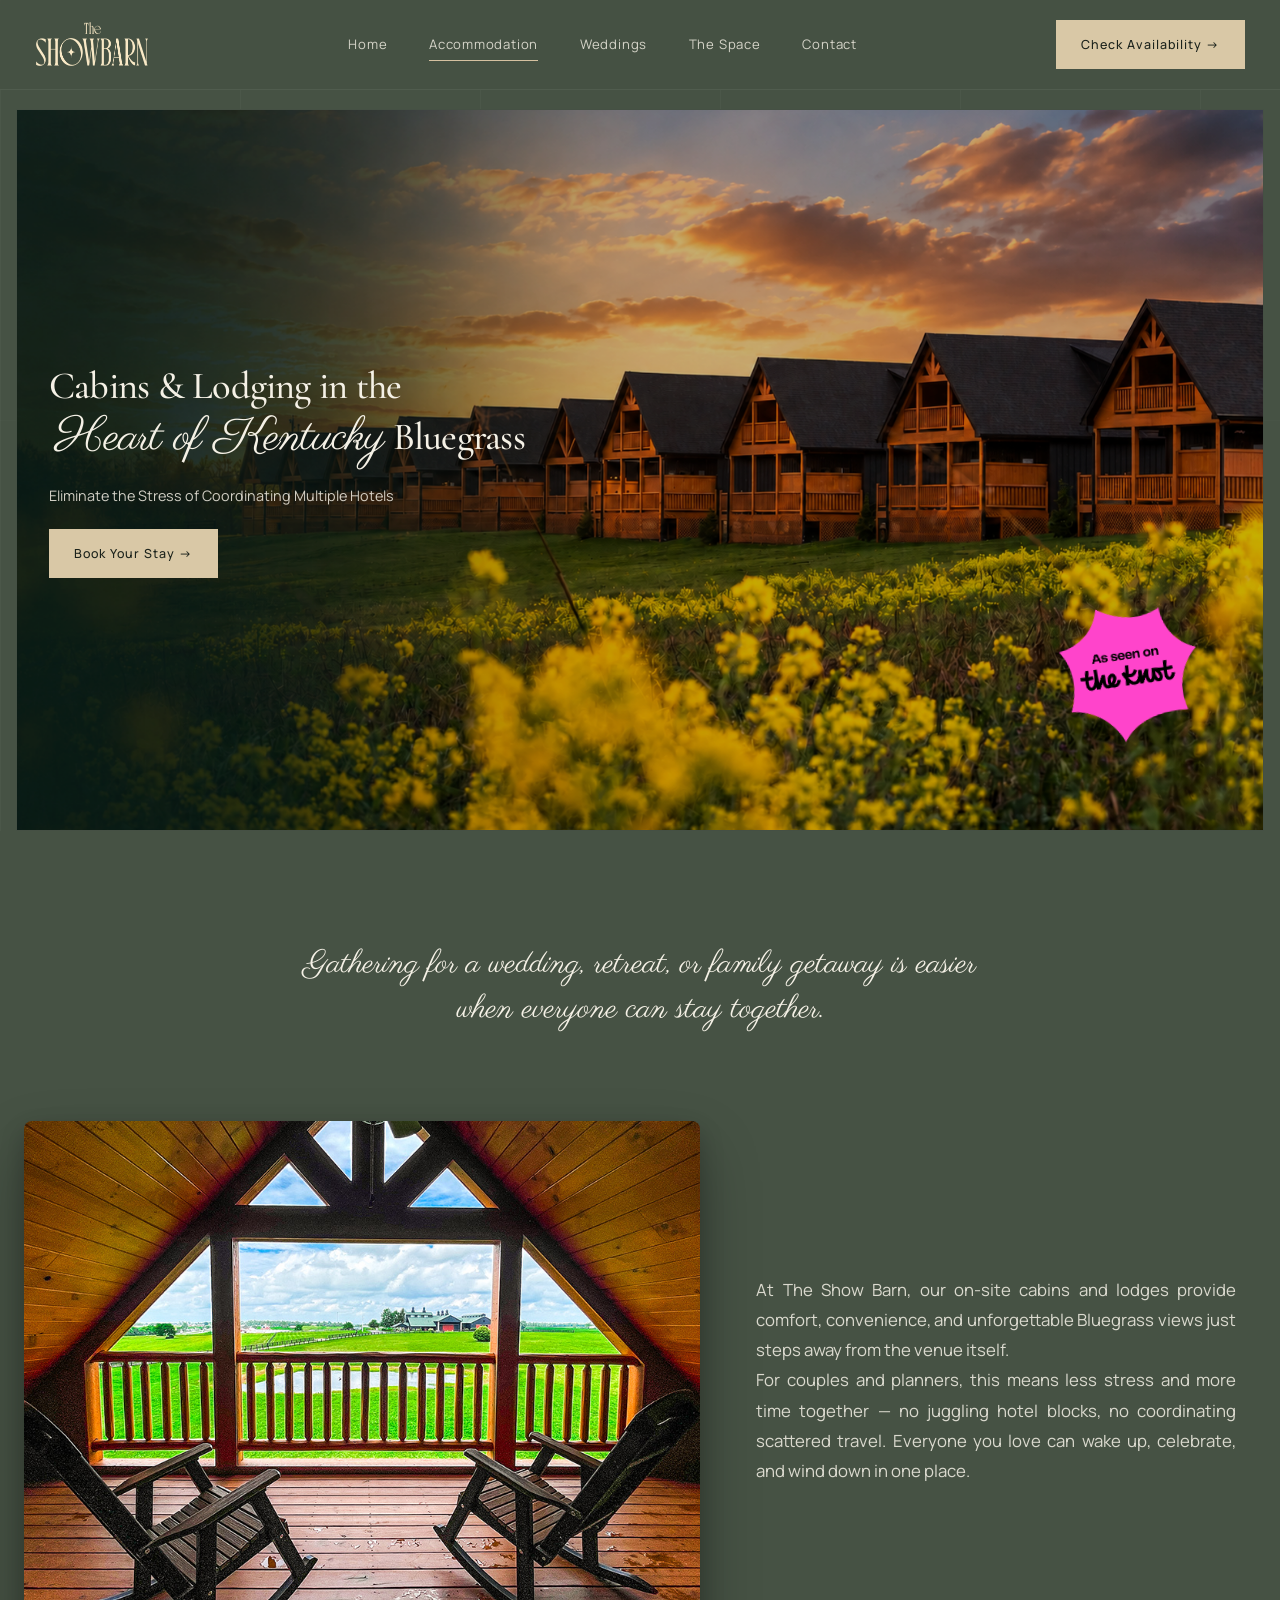
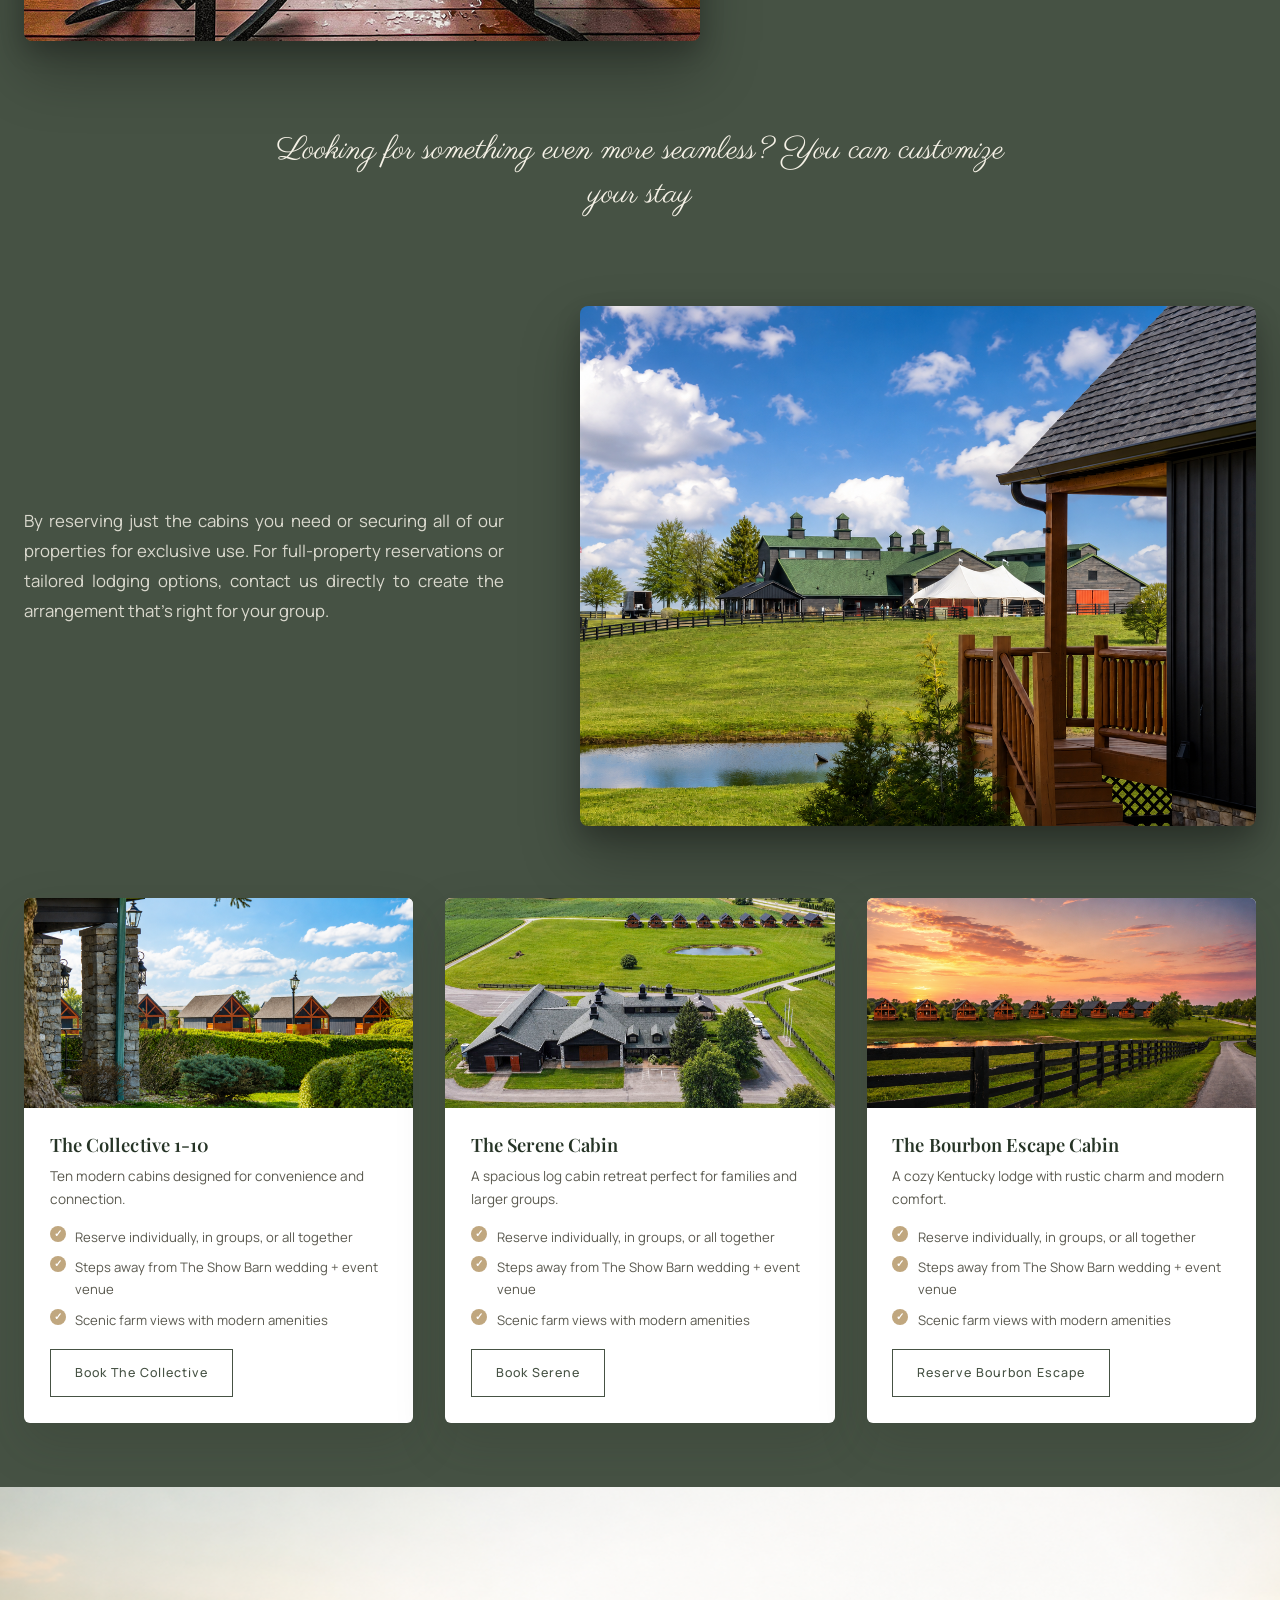
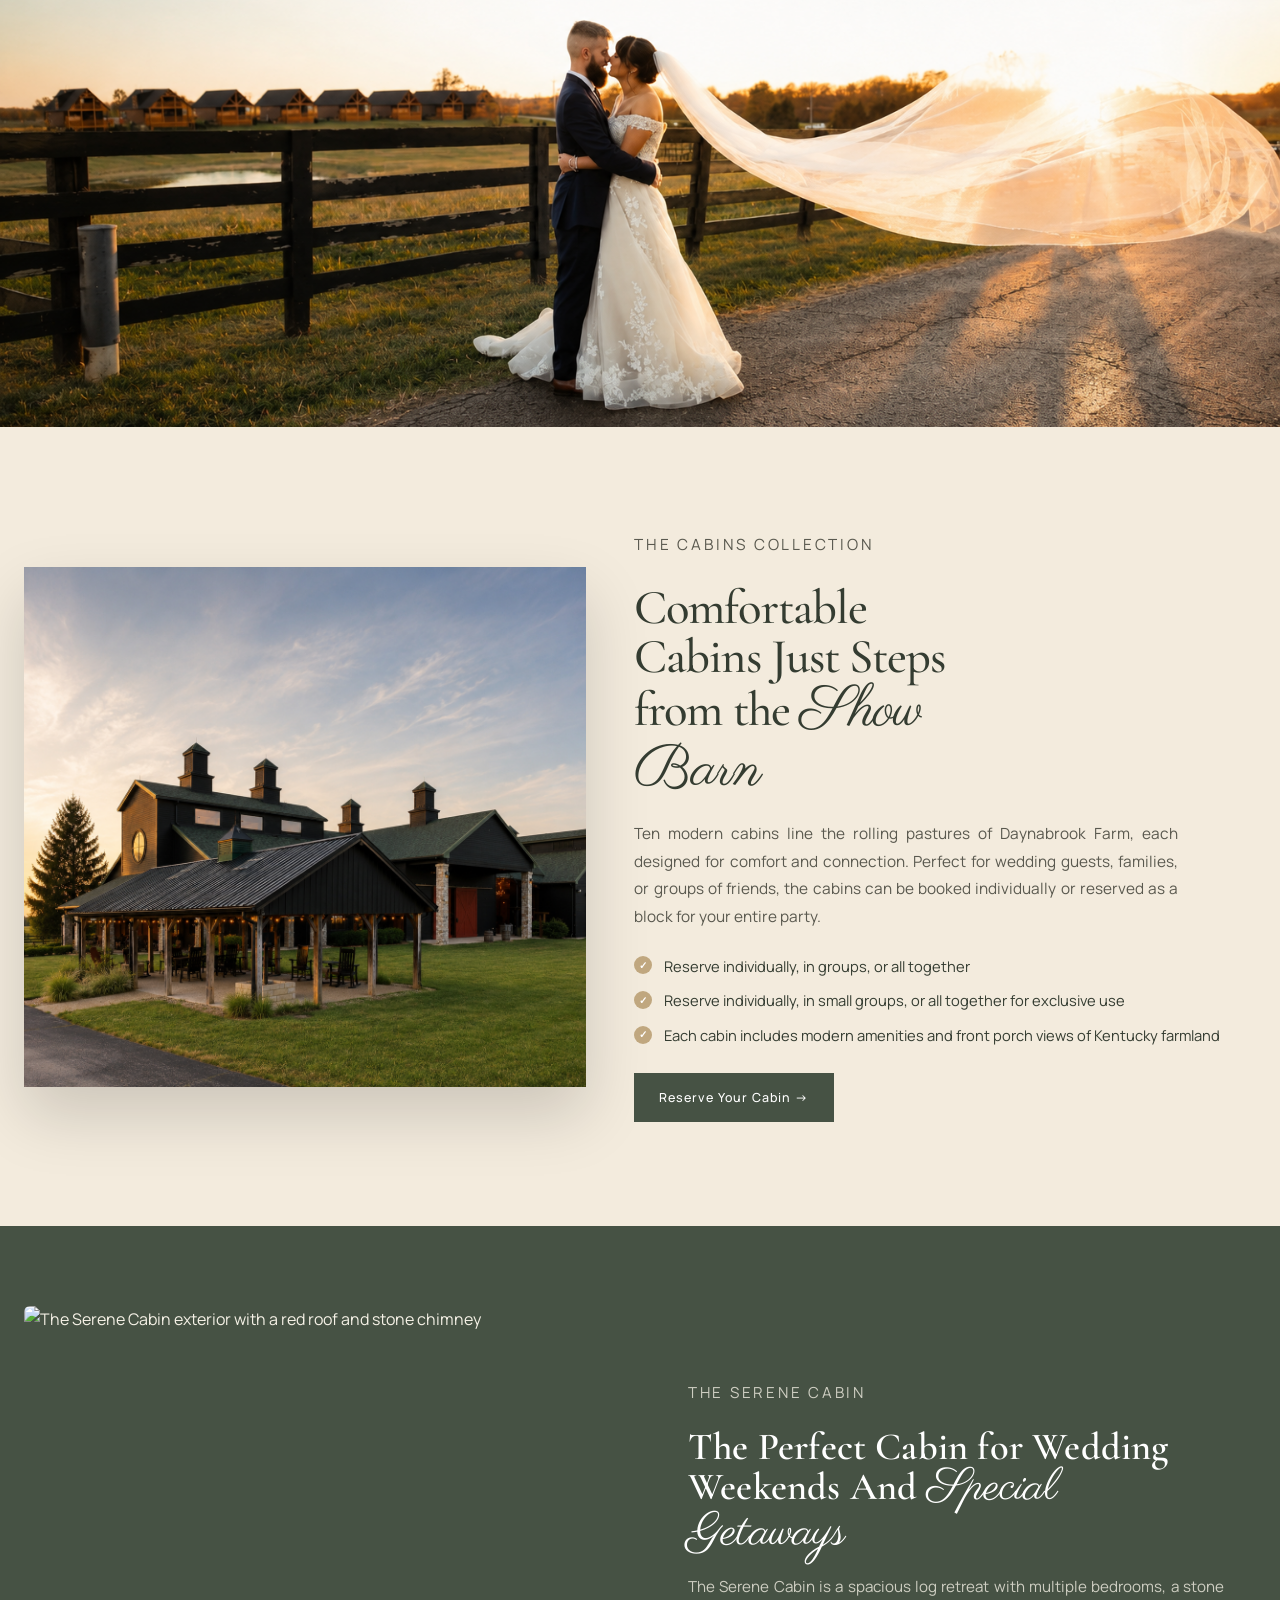
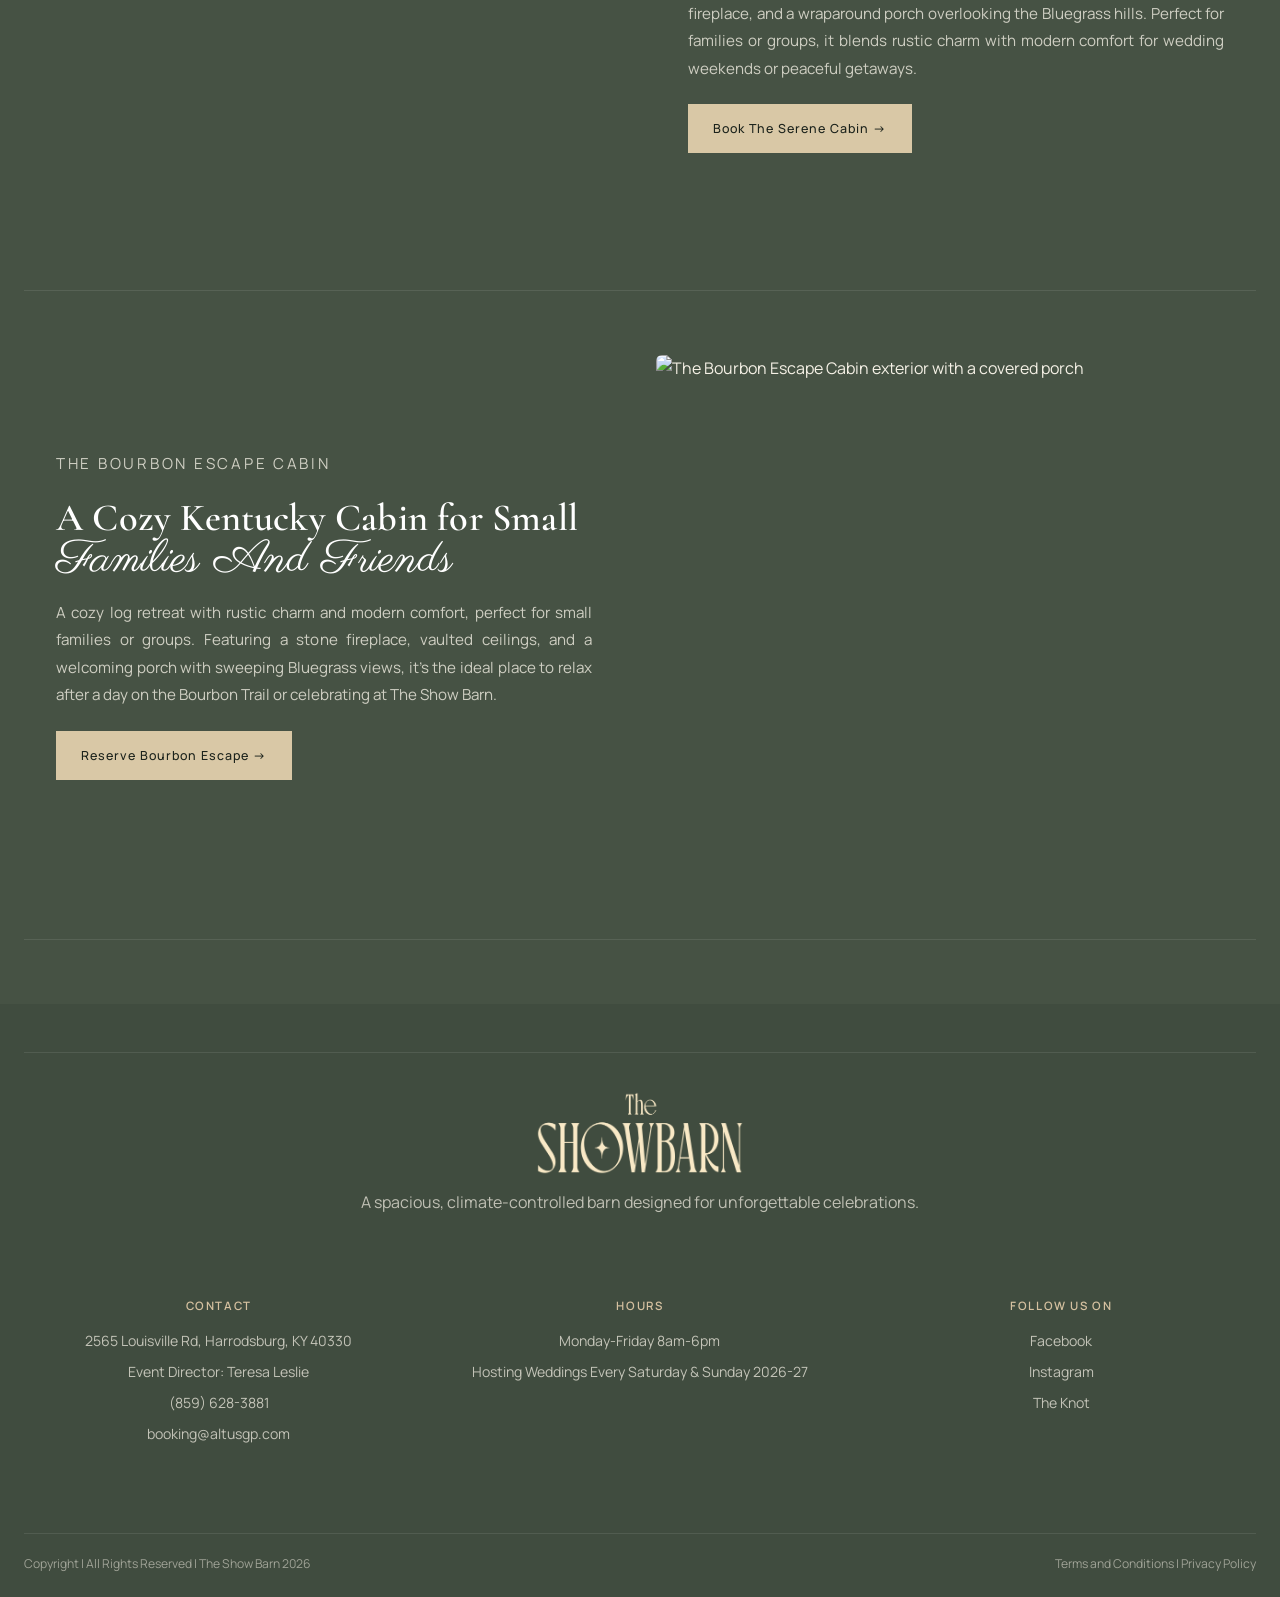
==== commit 6f07bb1a: "Update accommodation hero content" ====
--- a/accommodation/index.html
+++ b/accommodation/index.html
@@ -47,7 +47,7 @@
 <main>
   <section class="hero-shell accommodation-hero">
     <div class="hero-frame">
-      <img class="hero-image" src="../assets/accommodation/Accomdation page/hero.png" alt="Aerial view of The Show Barn venue and covered pavilion">
+      <img class="hero-image" src="../assets/accommodation-clean/hero-sunset.png" alt="Wooden cabins at sunset overlooking a field of yellow wildflowers">
       <div class="hero-overlay">
         <div class="hero-copy">
           <h1>Cabins &amp; Lodging in the<br><em>Heart of Kentucky</em> Bluegrass</h1>
--- a/style.css
+++ b/style.css
@@ -397,7 +397,7 @@
 }
 
 .showbarn-page.contact-page .contact-panel-copy h1{
-  font-size: clamp(2.6rem, 4vw, 4.8rem);
+  font-size: clamp(2.6rem, 4vw, 4rem);
   line-height: .95;
   color: #364036;
   margin: 0 0 1rem;
@@ -409,6 +409,8 @@
   line-height: 1.78;
   margin-bottom: 1.15rem;
   max-width: 32rem;
+  text-align: justify;
+  text-align-last: left;
 }
 
 .showbarn-page.contact-page .contact-list{
@@ -786,6 +788,8 @@
   color: rgba(245,241,230,.85);
   font-size: 1.05rem;
   line-height: 1.8;
+  text-align: justify;
+  text-align-last: left;
 }
 
 .showbarn-page .intro-row-copy .hero-actions{
@@ -907,6 +911,8 @@
   font-size: .96rem;
   line-height: 1.8;
   margin-bottom: 1.5rem;
+  text-align: justify;
+  text-align-last: left;
 }
 
 .showbarn-page .feature-cream-image img{
@@ -960,6 +966,8 @@
   font-size: .95rem;
   line-height: 1.8;
   margin-bottom: 1.4rem;
+  text-align: justify;
+  text-align-last: left;
 }
 
 .showbarn-page .cabin-card-body h3{
@@ -1157,58 +1165,95 @@
 }
 
 /* Weddings page — "Fulfilling your dreams" stacked heading with overlapping photo */
+@font-face{
+  font-family: 'Dreams Serif';
+  src: url('assets/fonts/cormorant-garamond-regular.ttf') format('truetype');
+  font-style: normal;
+  font-weight: 400;
+  font-display: swap;
+}
+
+@font-face{
+  font-family: 'Dreams Script';
+  src: url('assets/fonts/parisienne-regular.ttf') format('truetype');
+  font-style: normal;
+  font-weight: 400;
+  font-display: swap;
+}
+
 .showbarn-page .dreams-band{
-  background: #f3ebdd;
-  padding: 6rem 0 5rem;
+  background: #f3efdf;
+  padding: clamp(2rem, 3.3vw, 3.1rem) 0 clamp(2rem, 3.8vw, 3.6rem);
   position: relative;
   overflow: hidden;
 }
 
 .showbarn-page .dreams-shell{
   position: relative;
-  width: min(720px, calc(100% - 2rem));
+  width: min(1100px, calc(100% - 2rem));
+  container-type: inline-size;
   margin: 0 auto;
   text-align: center;
 }
 
 .showbarn-page .dreams-eyebrow{
   text-align: center;
-  color: #7a7158;
+  color: #969789;
+  font-size: clamp(.6rem, 1vw, .9rem);
+  font-weight: 600;
+  margin-bottom: 1.6em;
 }
 
 .showbarn-page .dreams-heading{
-  font-family: 'Cormorant Garamond', serif;
-  font-weight: 500;
-  letter-spacing: .01em;
+  font-family: 'Dreams Serif', 'Cormorant Garamond', serif;
+  font-weight: 400;
+  letter-spacing: -.025em;
   text-transform: uppercase;
-  font-size: clamp(2.3rem, 4.6vw, 4rem);
-  line-height: 1.22;
-  color: #343c31;
+  font-size: clamp(1.5rem, 8.5vw, 5.75rem);
+  font-size: 8.4cqi;
+  line-height: 1.28;
+  color: #343f34;
   margin: 0;
 }
 
 .showbarn-page .dreams-heading em{
-  font-family: 'Parisienne', cursive;
+  font-family: 'Dreams Script', 'Parisienne', cursive;
   font-style: normal;
   font-weight: 400;
   text-transform: none;
-  font-size: 1.2em;
+  font-size: 1.4em;
+  line-height: .8;
+}
+
+.showbarn-page .dreams-line{
+  display: block;
+  white-space: nowrap;
+}
+
+.showbarn-page .dreams-offer{
+  font-size: .75em;
+  line-height: 1.55;
+}
+
+.showbarn-page .dreams-last{
+  margin-top: .25em;
 }
 
 .showbarn-page .dreams-heading em.dreams-em-lg{
-  font-size: 1.5em;
+  font-size: 1.52em;
   display: inline-block;
   line-height: 1;
 }
 
 .showbarn-page .dreams-photo{
   position: absolute;
-  top: 41%;
-  left: 50%;
-  transform: translate(-50%, -50%);
-  width: min(300px, 60%);
-  border-radius: 4px;
-  box-shadow: 0 24px 44px rgba(0,0,0,.4);
+  top: calc(1rem + 10cqi);
+  left: 29.5%;
+  width: 62%;
+  height: auto;
+  overflow: visible;
+  filter: drop-shadow(-8px 16px 16px rgba(46, 48, 36, .27));
+  pointer-events: none;
   z-index: 2;
 }
 
@@ -1337,6 +1382,8 @@
 
 .showbarn-page .faq-center .faq-a p{
   padding-bottom: 1.3rem;
+  text-align: justify;
+  text-align-last: left;
 }
 
 .showbarn-page .faq-q span:first-child{
@@ -1572,7 +1619,12 @@
   }
 
   .showbarn-page .dreams-band{
-    padding: 3rem 0 2.5rem;
+    padding: 2rem 0 2.5rem;
+  }
+
+  .showbarn-page .dreams-photo{
+    top: calc(1.3rem + 10cqi);
+    filter: drop-shadow(-3px 7px 8px rgba(46, 48, 36, .24));
   }
 
   .showbarn-page .banner-overlay-img.tall{
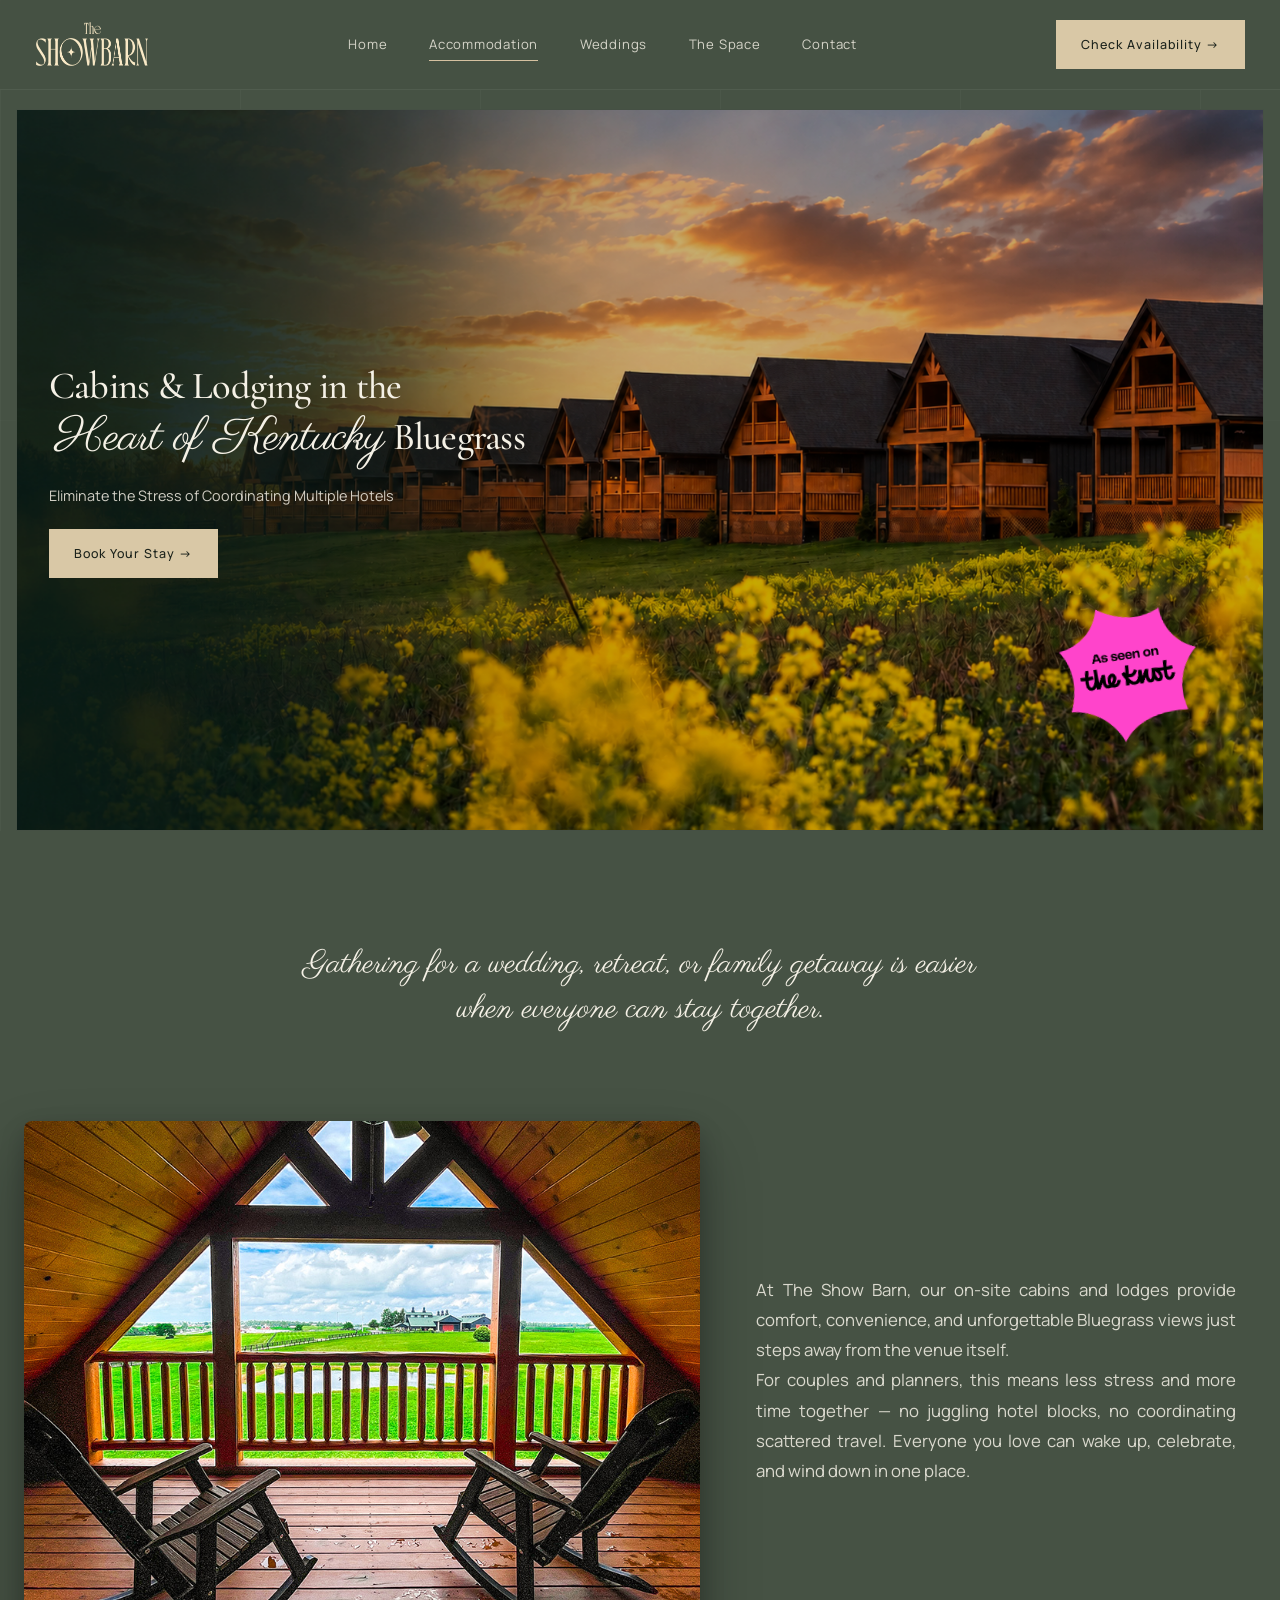
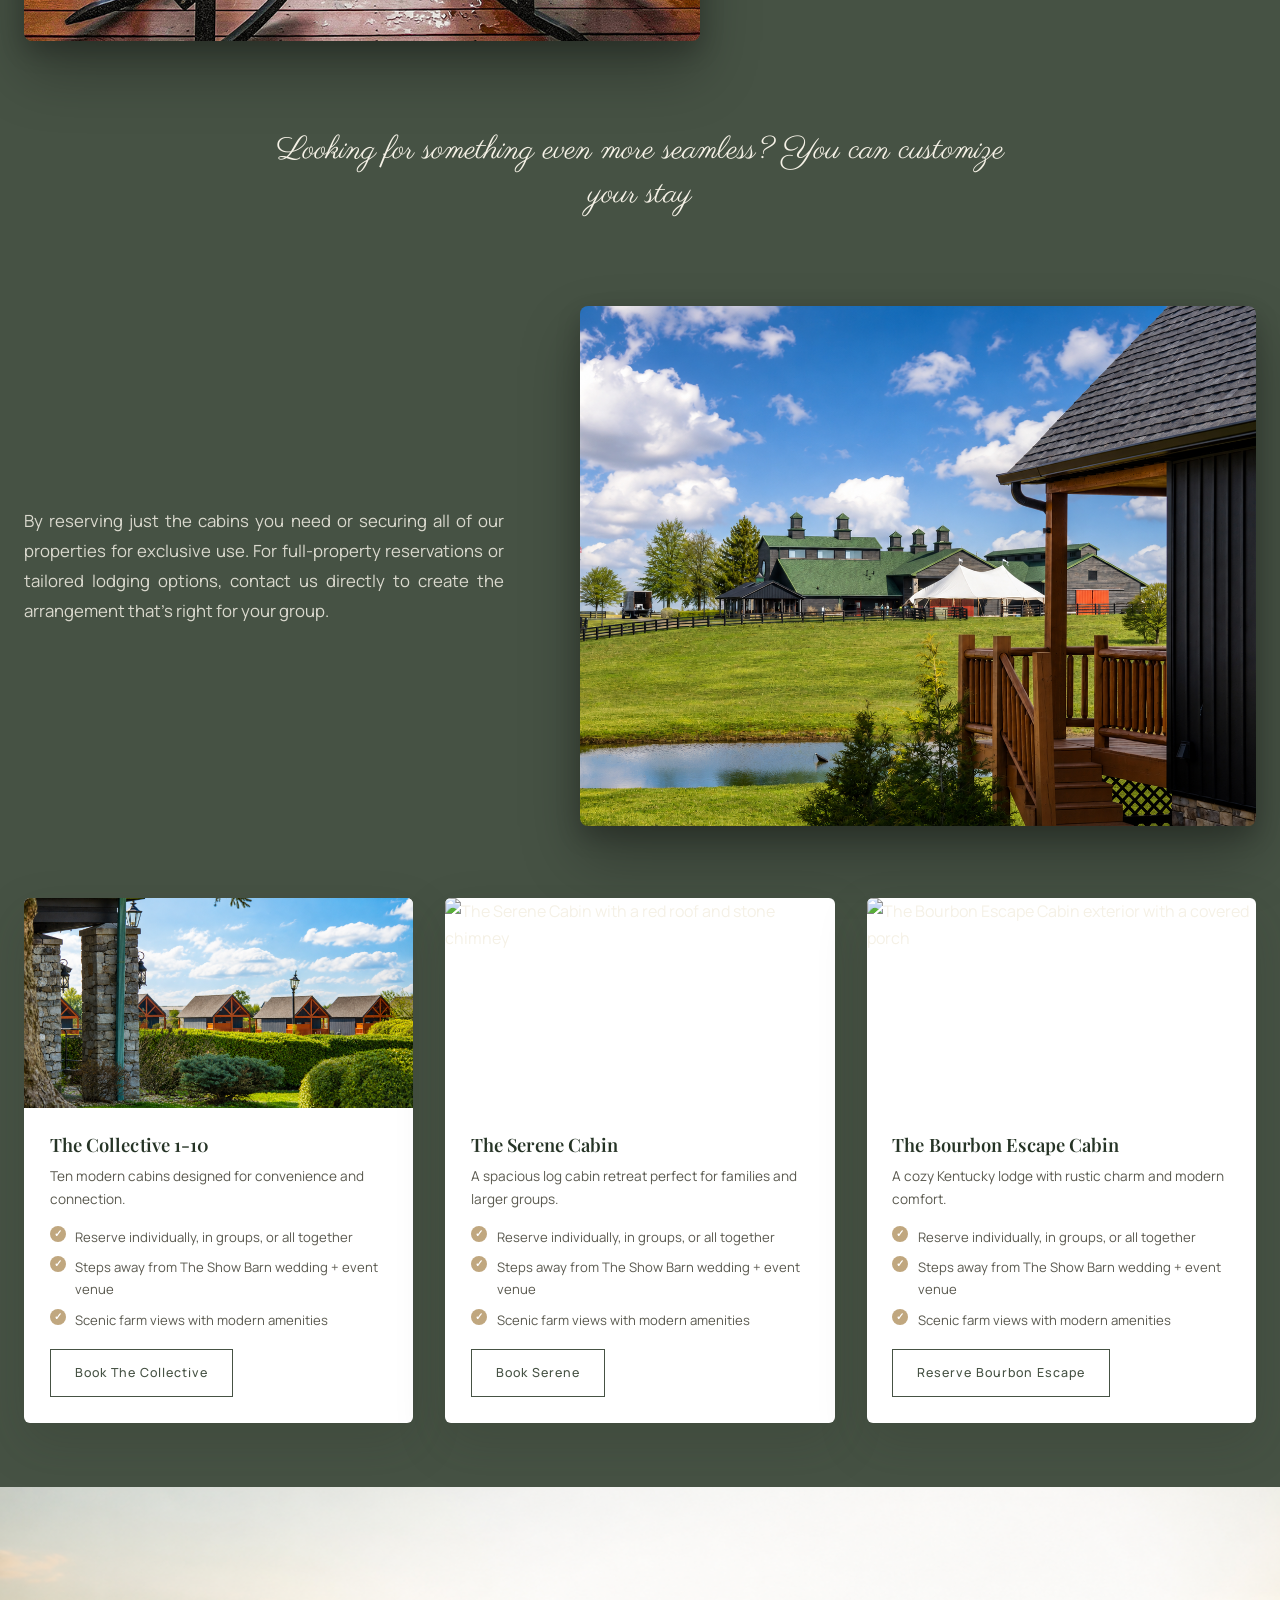
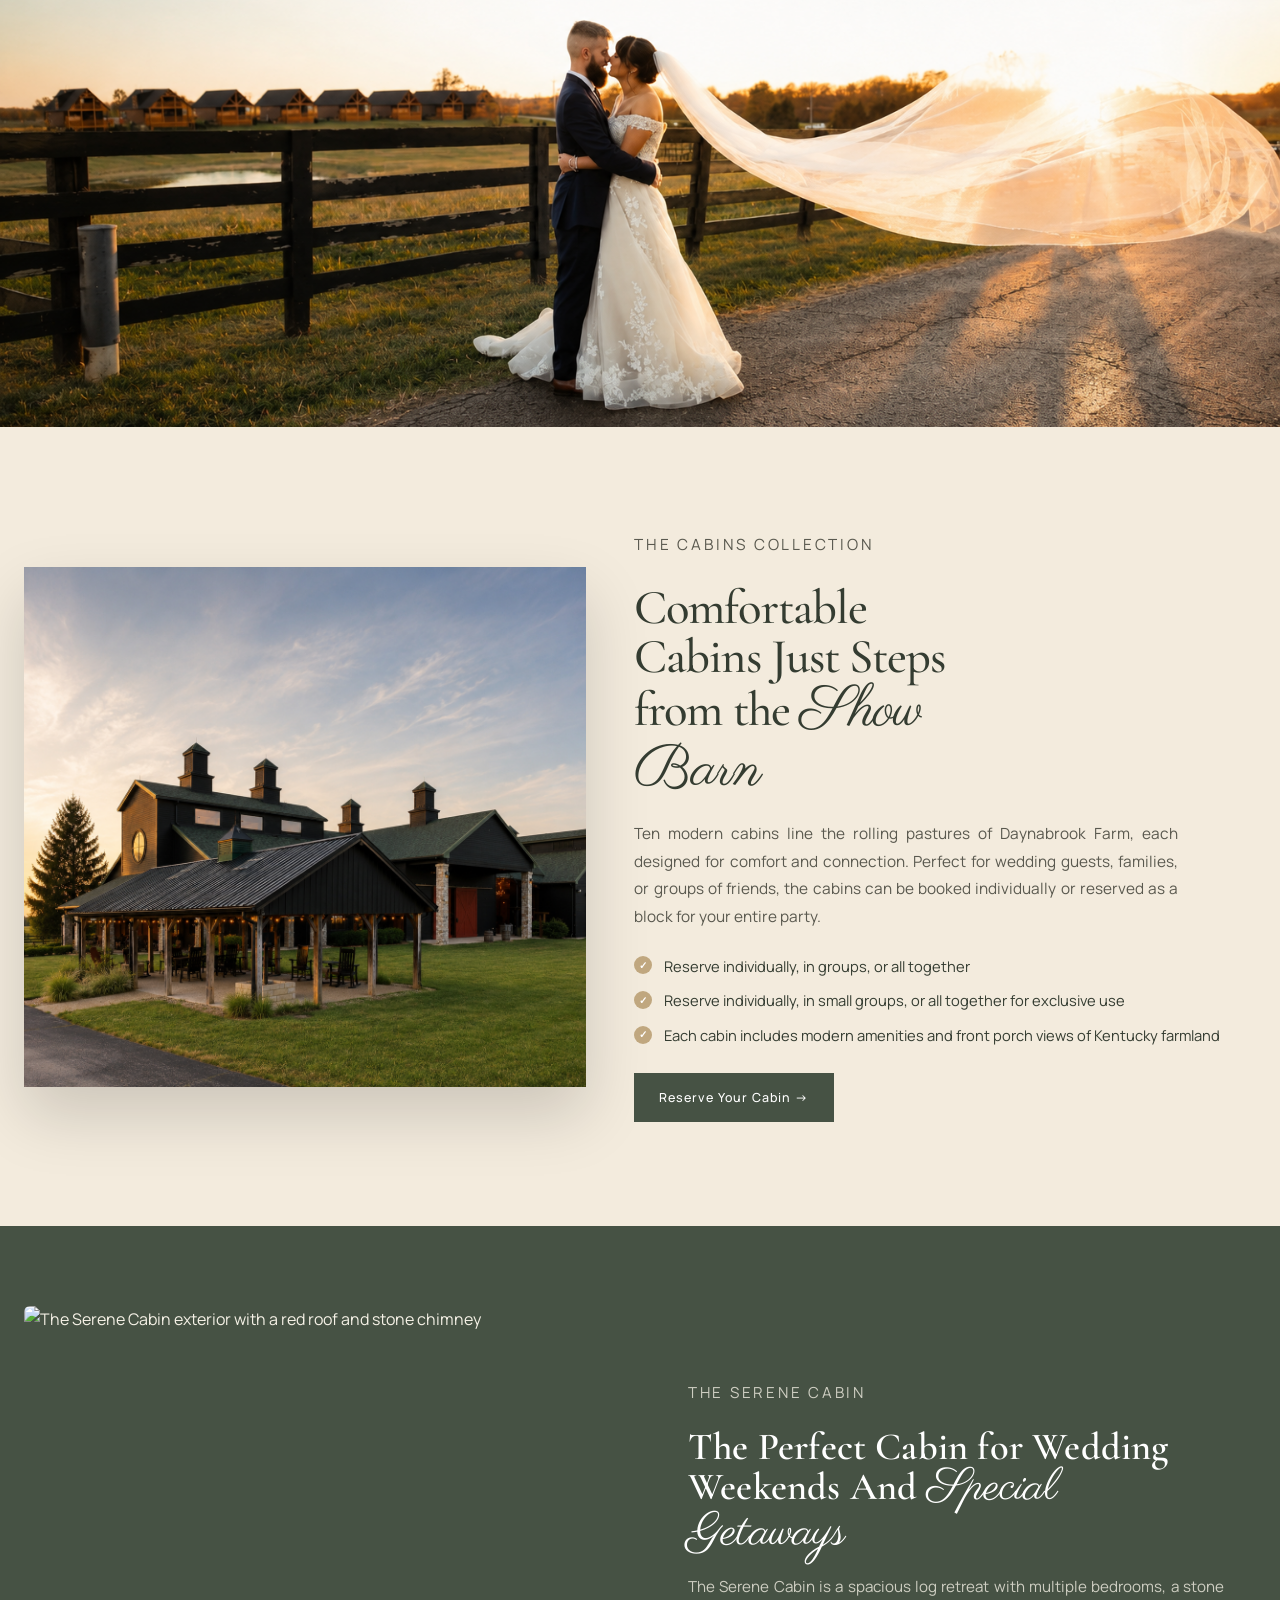
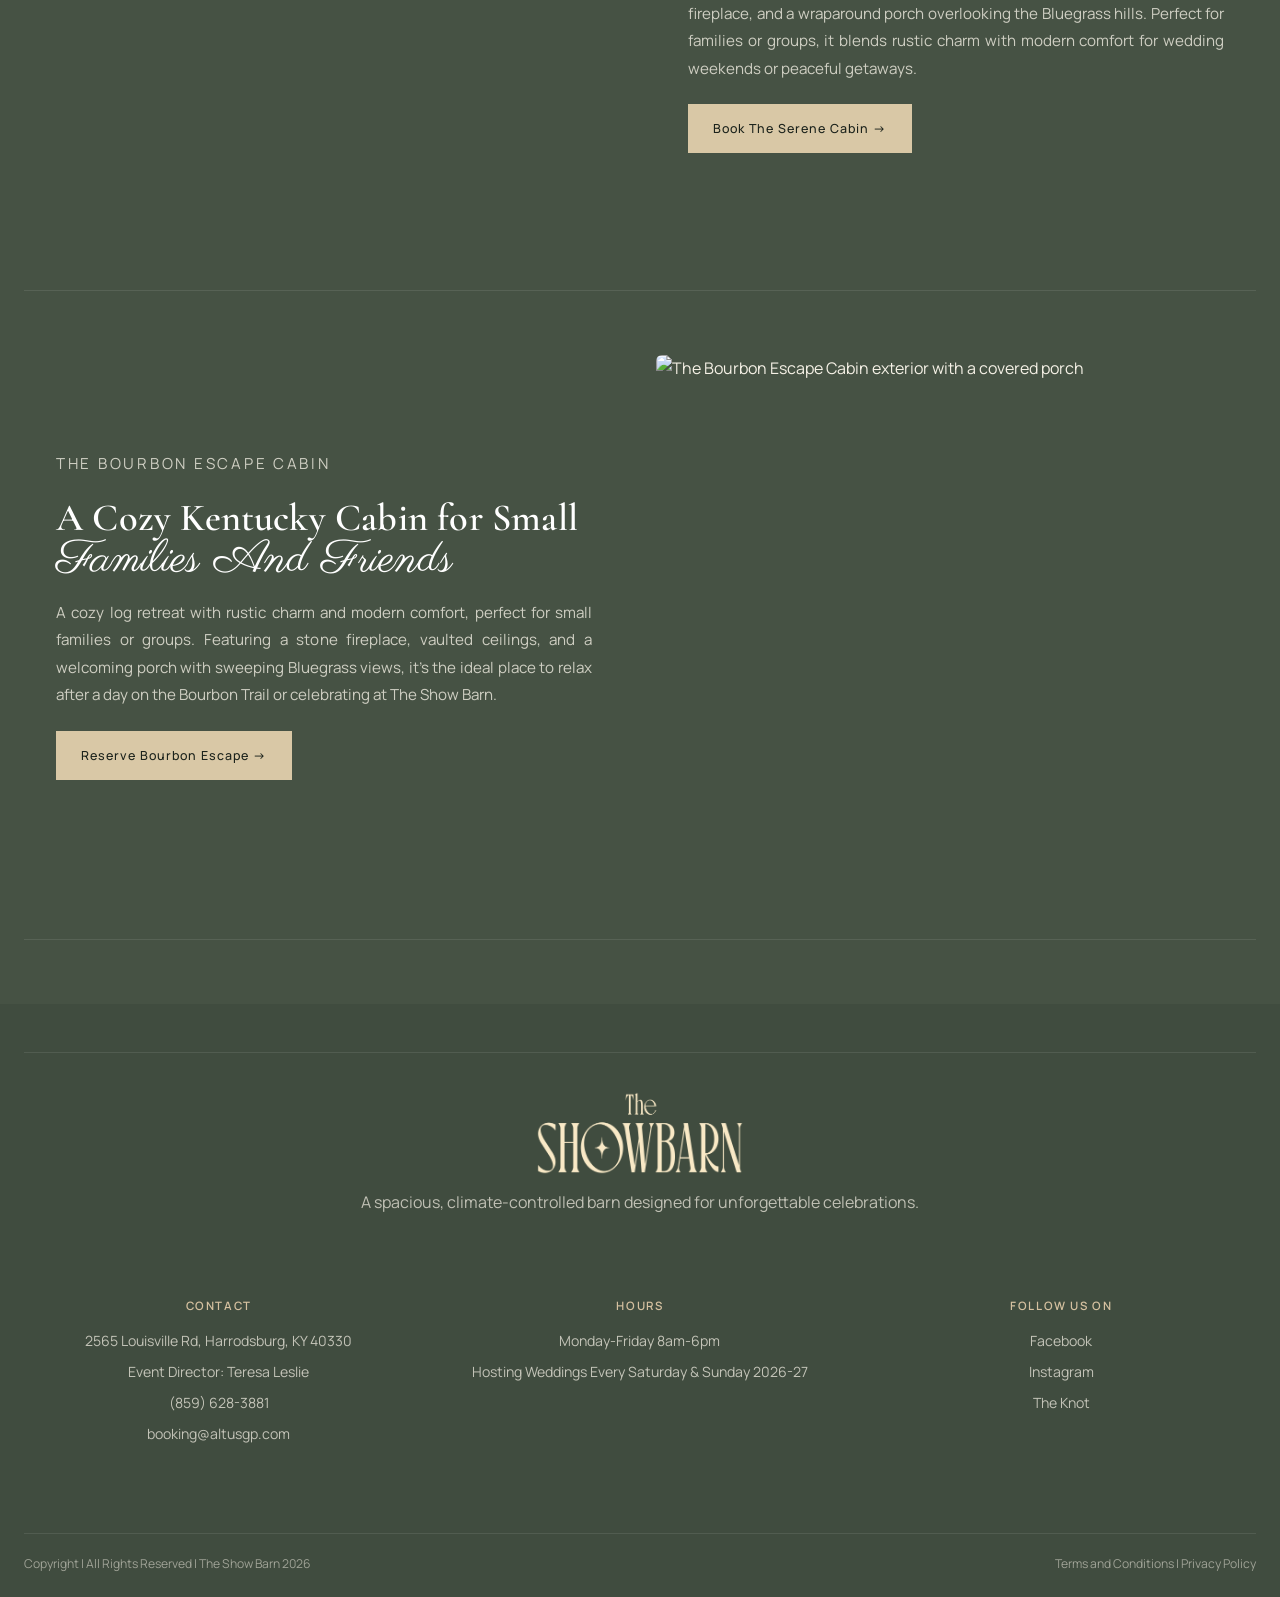
==== commit 6057ad9c: "Update accommodation cabin imagery" ====
--- a/accommodation/index.html
+++ b/accommodation/index.html
@@ -47,7 +47,7 @@
 <main>
   <section class="hero-shell accommodation-hero">
     <div class="hero-frame">
-      <img class="hero-image" src="../assets/accommodation-clean/hero-sunset.png" alt="Wooden cabins at sunset overlooking a field of yellow wildflowers">
+      <img class="hero-image" src="../assets/Accommodation%20Page/accomdation%20hero.png" alt="Wooden cabins at sunset overlooking a field of yellow wildflowers">
       <div class="hero-overlay">
         <div class="hero-copy">
           <h1>Cabins &amp; Lodging in the<br><em>Heart of Kentucky</em> Bluegrass</h1>
@@ -119,7 +119,7 @@
         </article>
 
         <article class="cabin-card">
-          <img src="../assets/accommodation/Accomdation page/4.jpg" alt="Ground-level view of The Cabin Collective at The Show Barn">
+          <img src="../assets/accommodation-clean/cabin-redroof.png" alt="The Serene Cabin with a red roof and stone chimney">
           <div class="cabin-card-body">
             <h3>The Serene Cabin</h3>
             <p class="desc">A spacious log cabin retreat perfect for families and larger groups.</p>
@@ -133,7 +133,7 @@
         </article>
 
         <article class="cabin-card">
-          <img src="../assets/accommodation/Accomdation page/5.jpg" alt="The Cabin Collective at The Show Barn at sunset">
+          <img src="../assets/accommodation-clean/cabin-exterior.png" alt="The Bourbon Escape Cabin exterior with a covered porch">
           <div class="cabin-card-body">
             <h3>The Bourbon Escape Cabin</h3>
             <p class="desc">A cozy Kentucky lodge with rustic charm and modern comfort.</p>
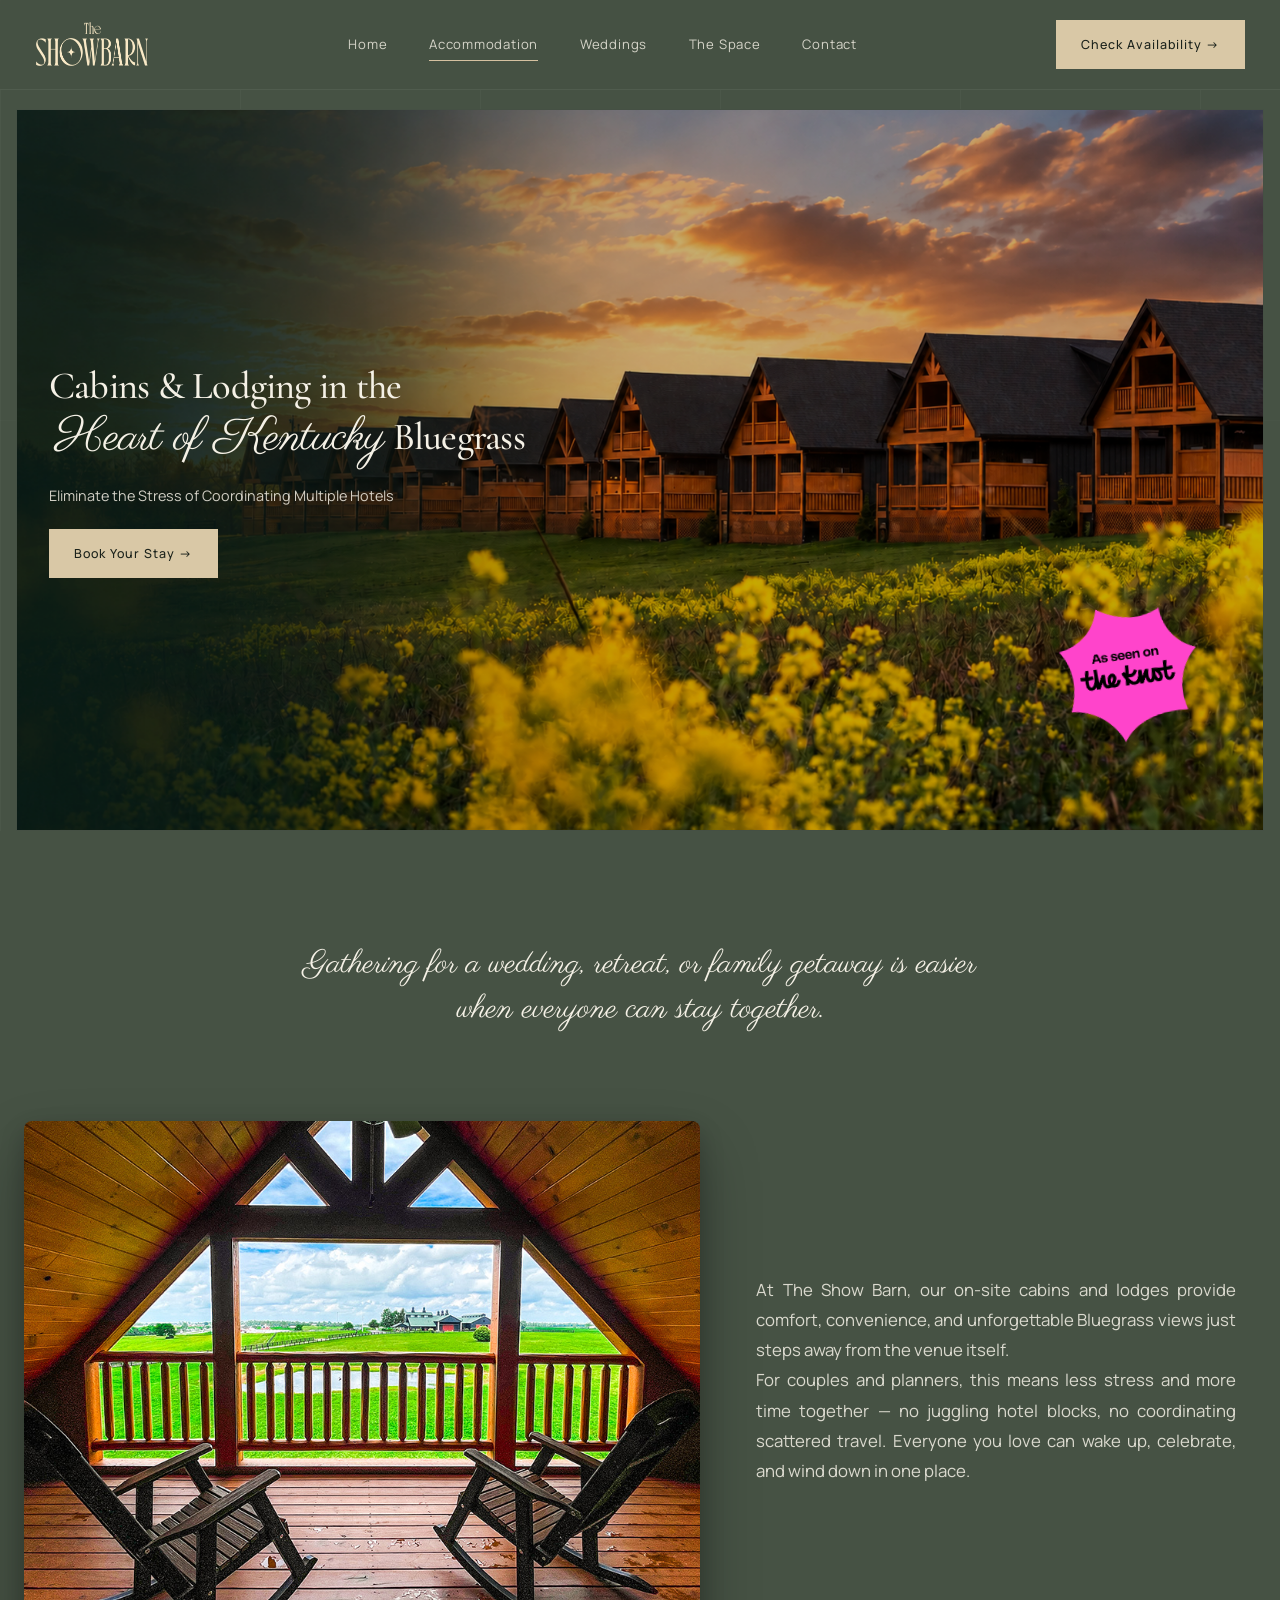
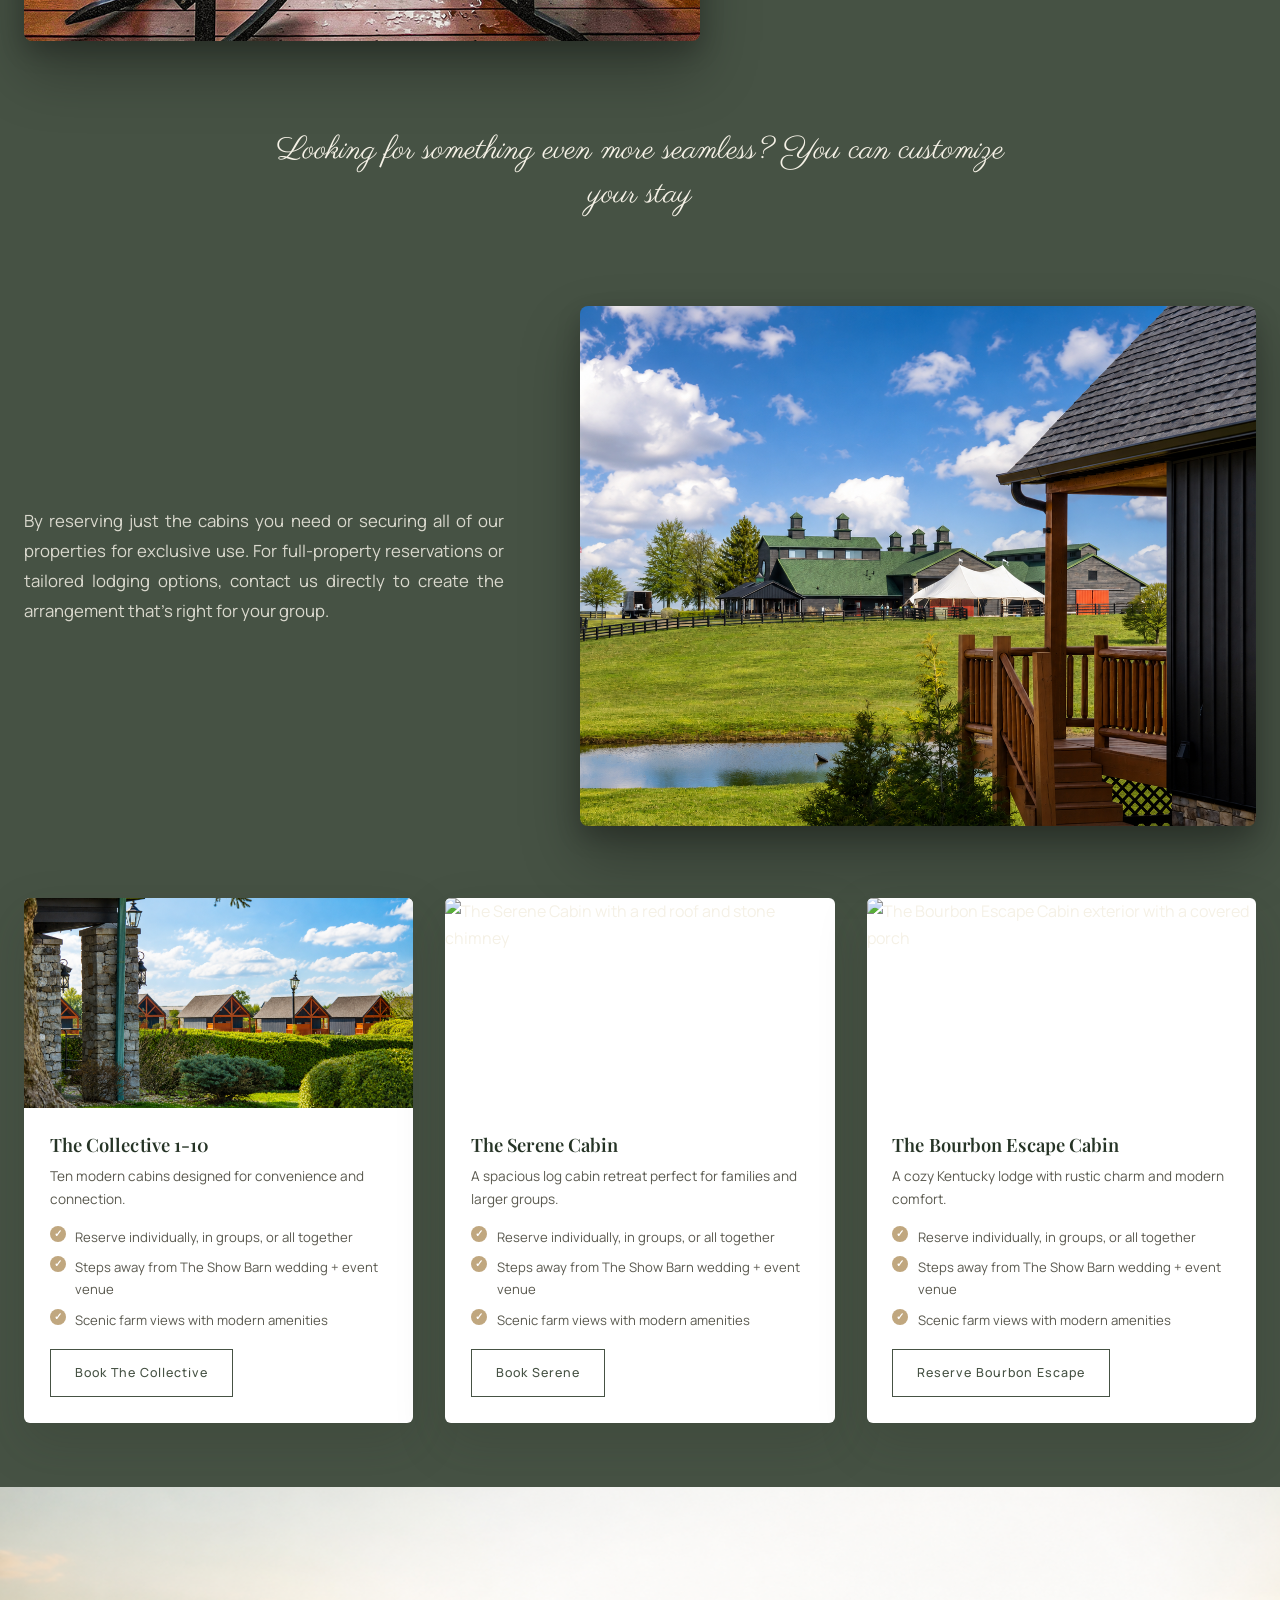
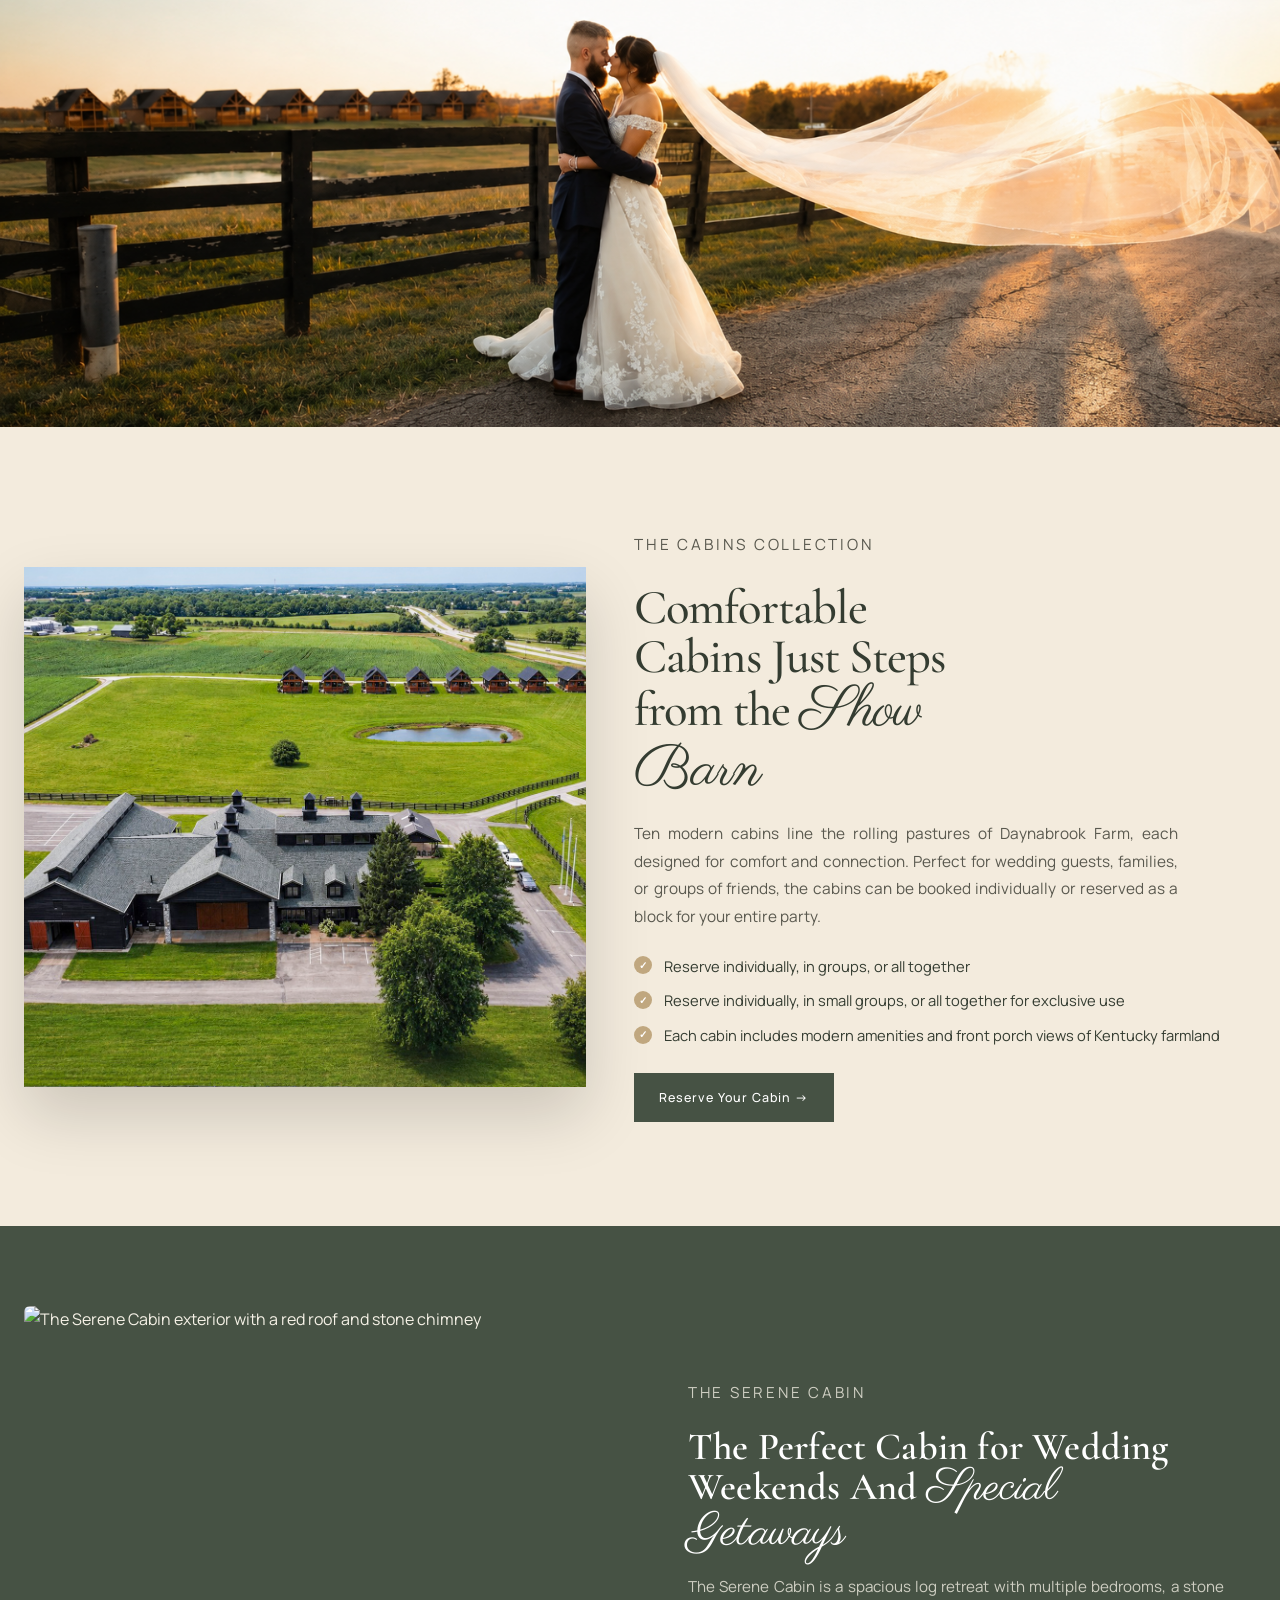
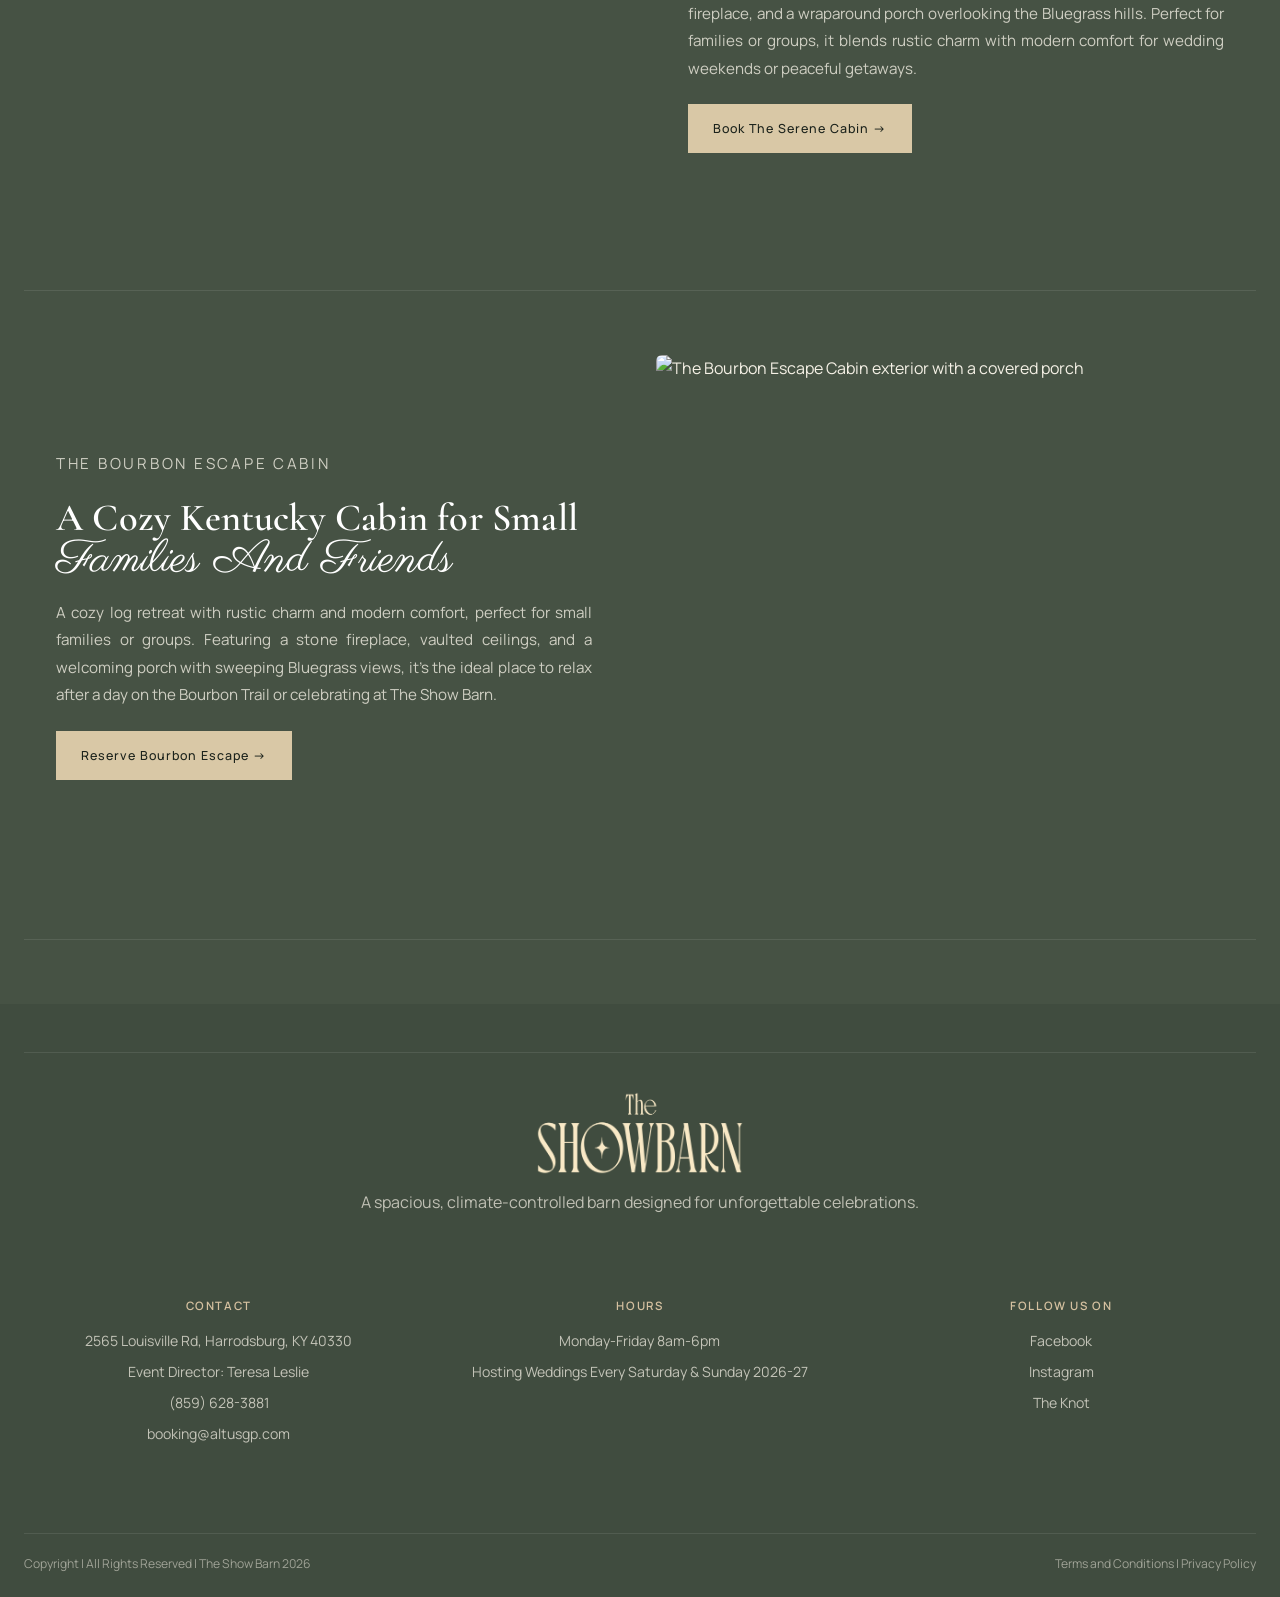
==== commit cb4c6191: "Update Cabins Collection section image" ====
--- a/accommodation/index.html
+++ b/accommodation/index.html
@@ -154,7 +154,7 @@
   <section class="cream-band">
     <div class="section-shell feature-cream">
       <div class="feature-cream-image">
-        <img src="../assets/accommodation/Accomdation page/7.png" alt="The Show Barn pavilion lit up at dusk">
+        <img src="../assets/Accommodation Page/Accommodations Page Image 4 the Cabin Collective Option 2 Finalized.jpg" alt="Aerial view of The Cabin Collective and The Show Barn">
       </div>
       <div class="feature-cream-copy">
         <p class="eyebrow">The Cabins Collection</p>
